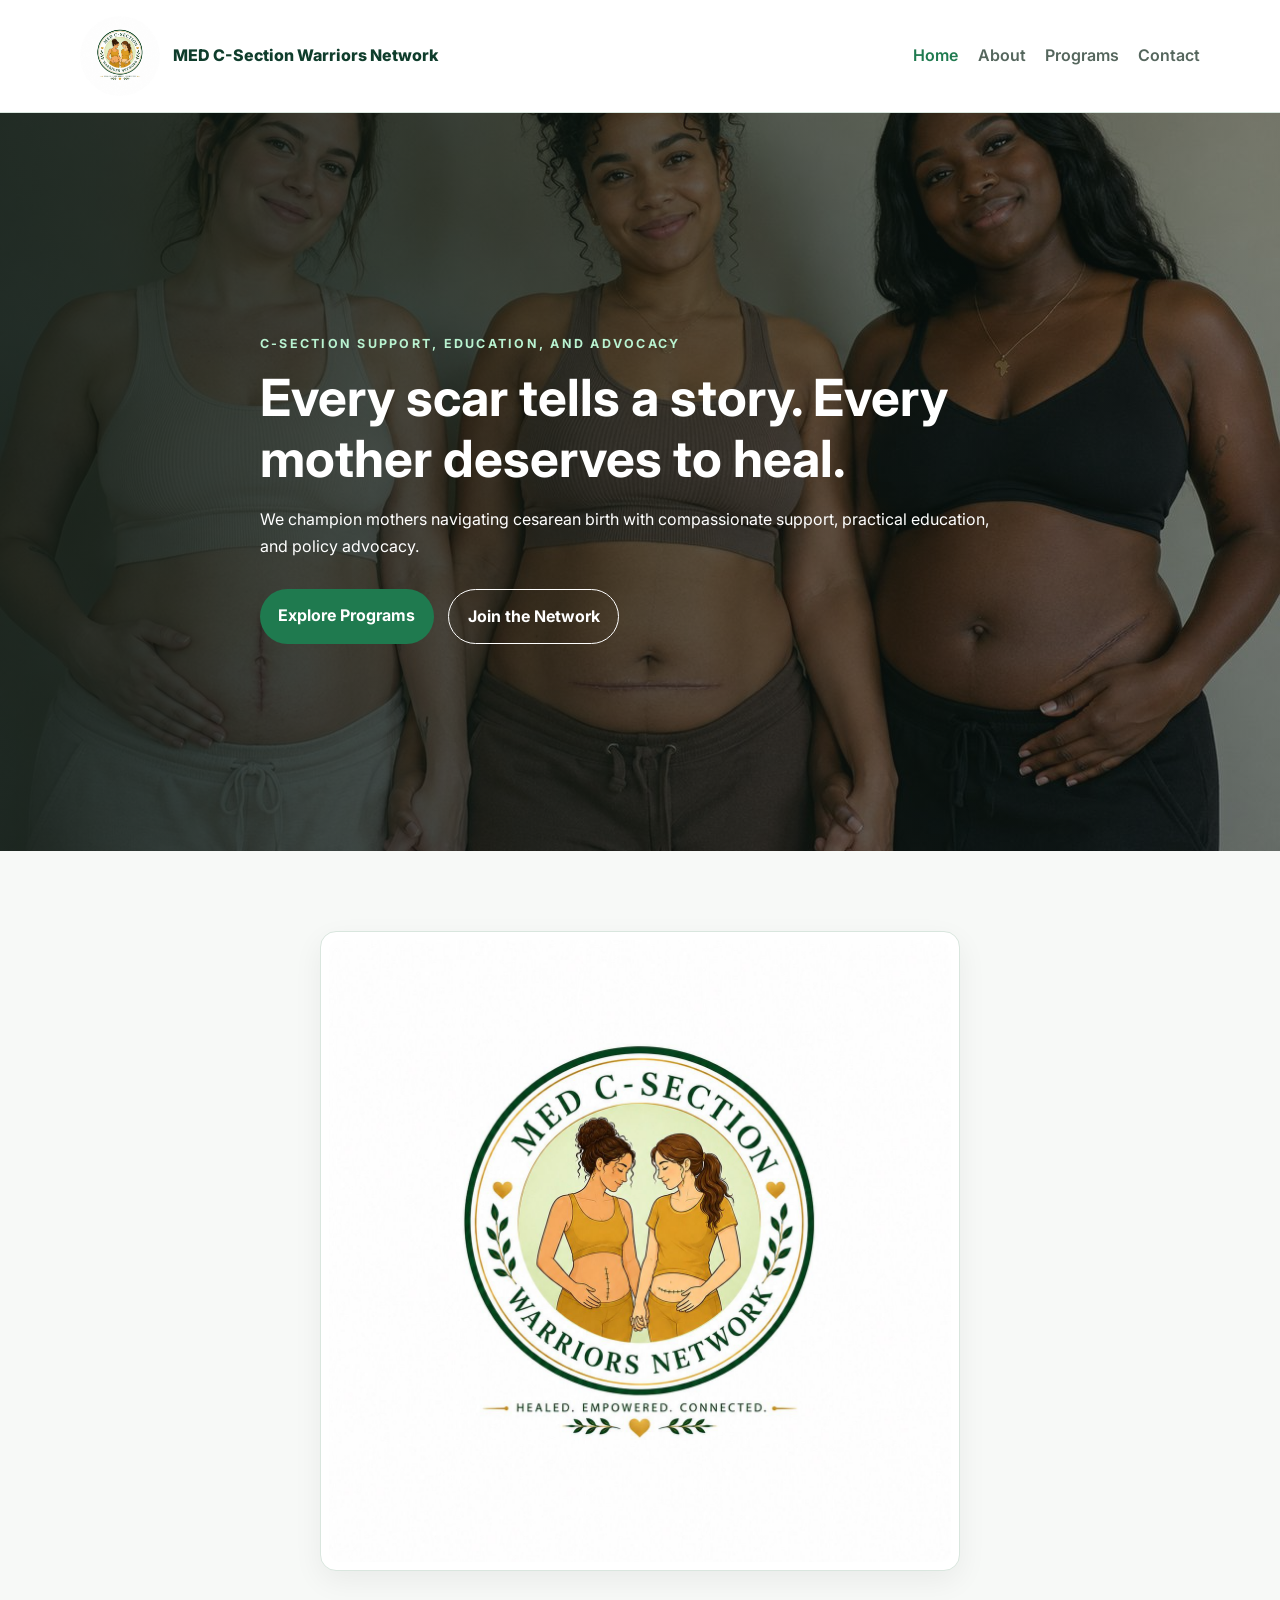
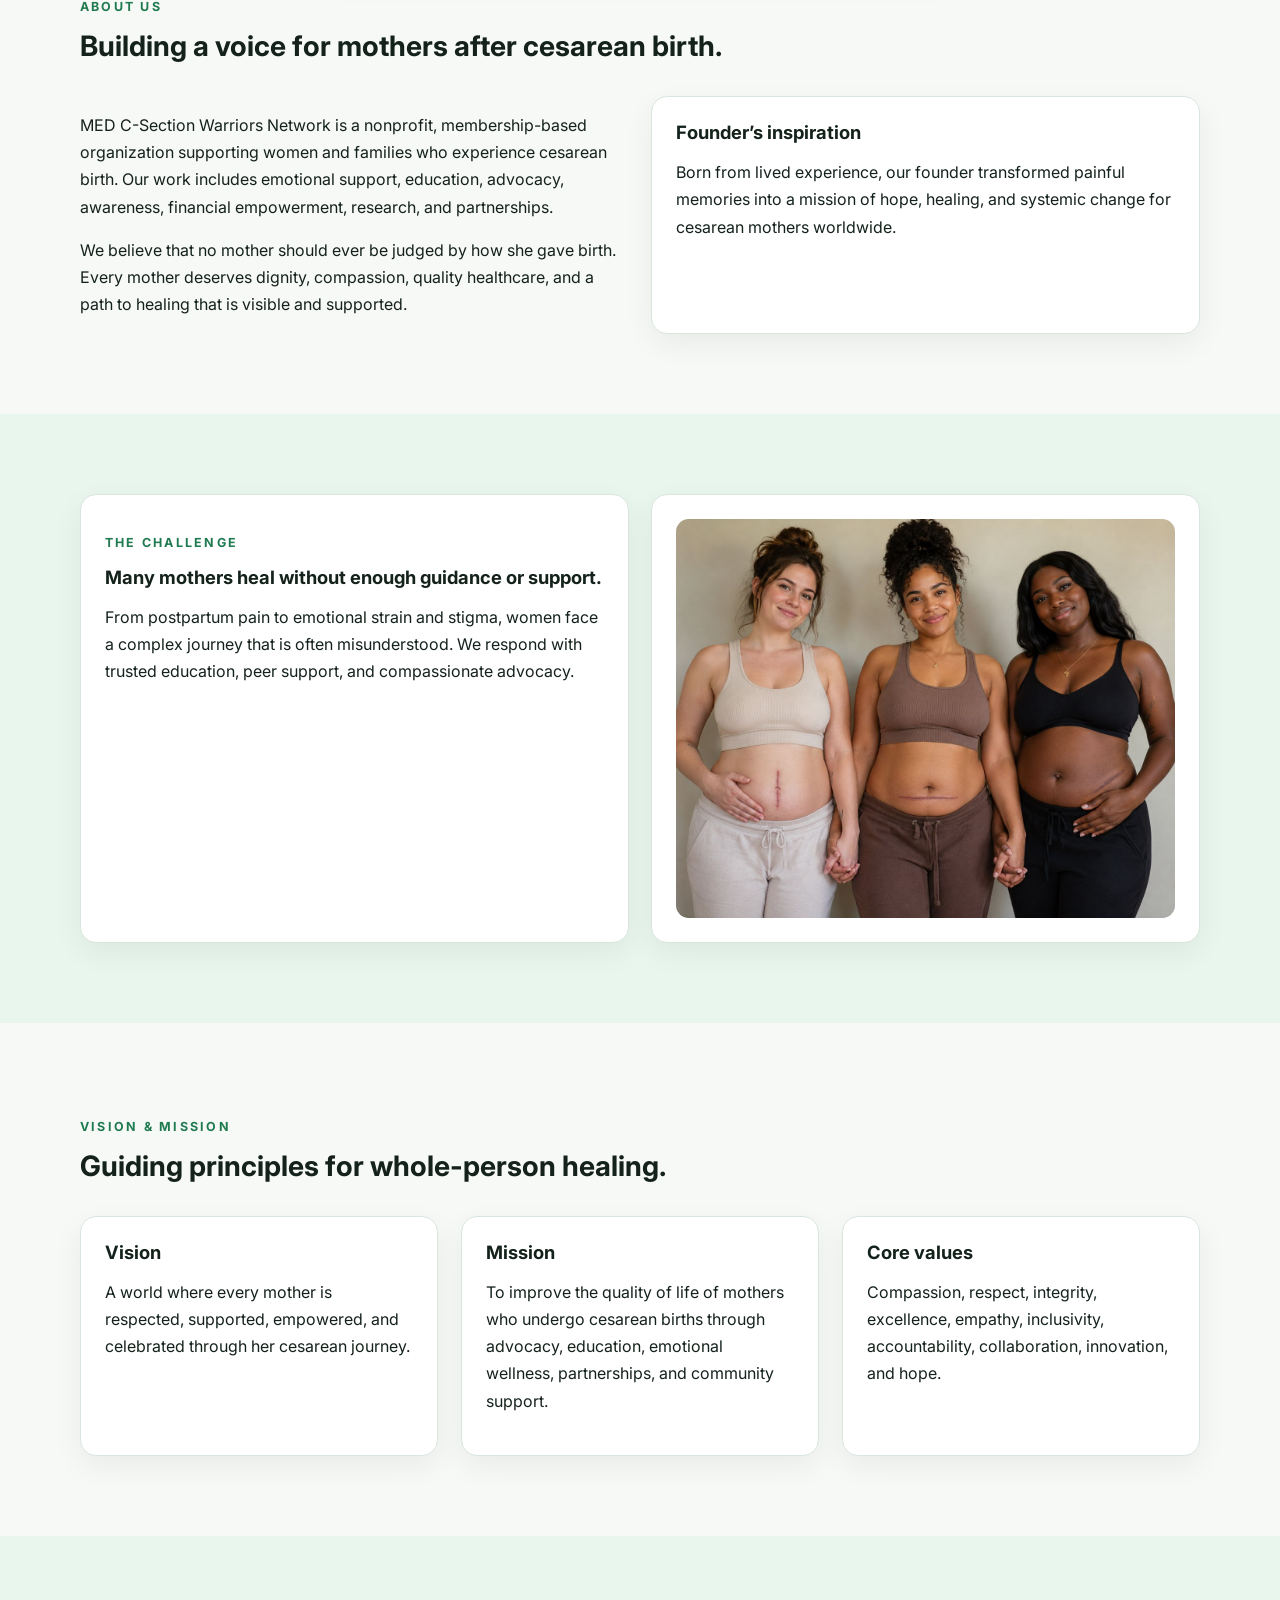
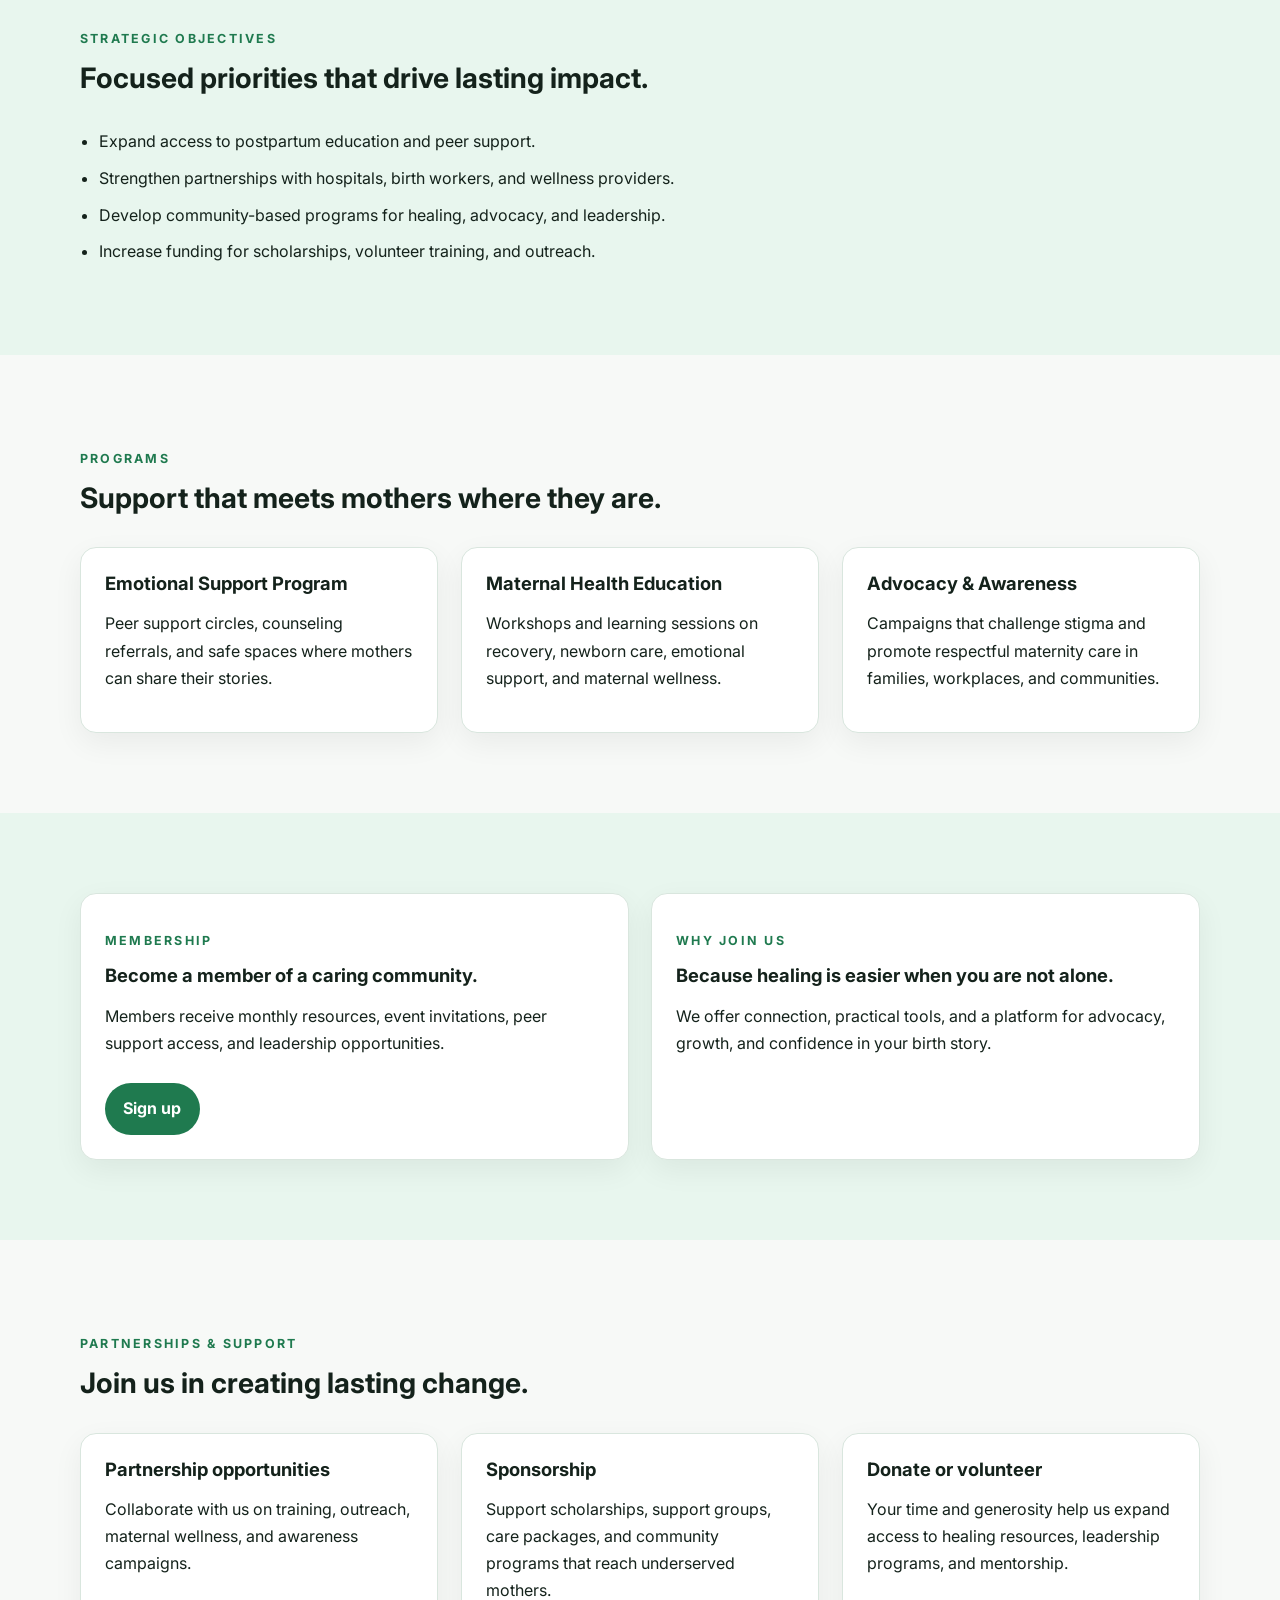
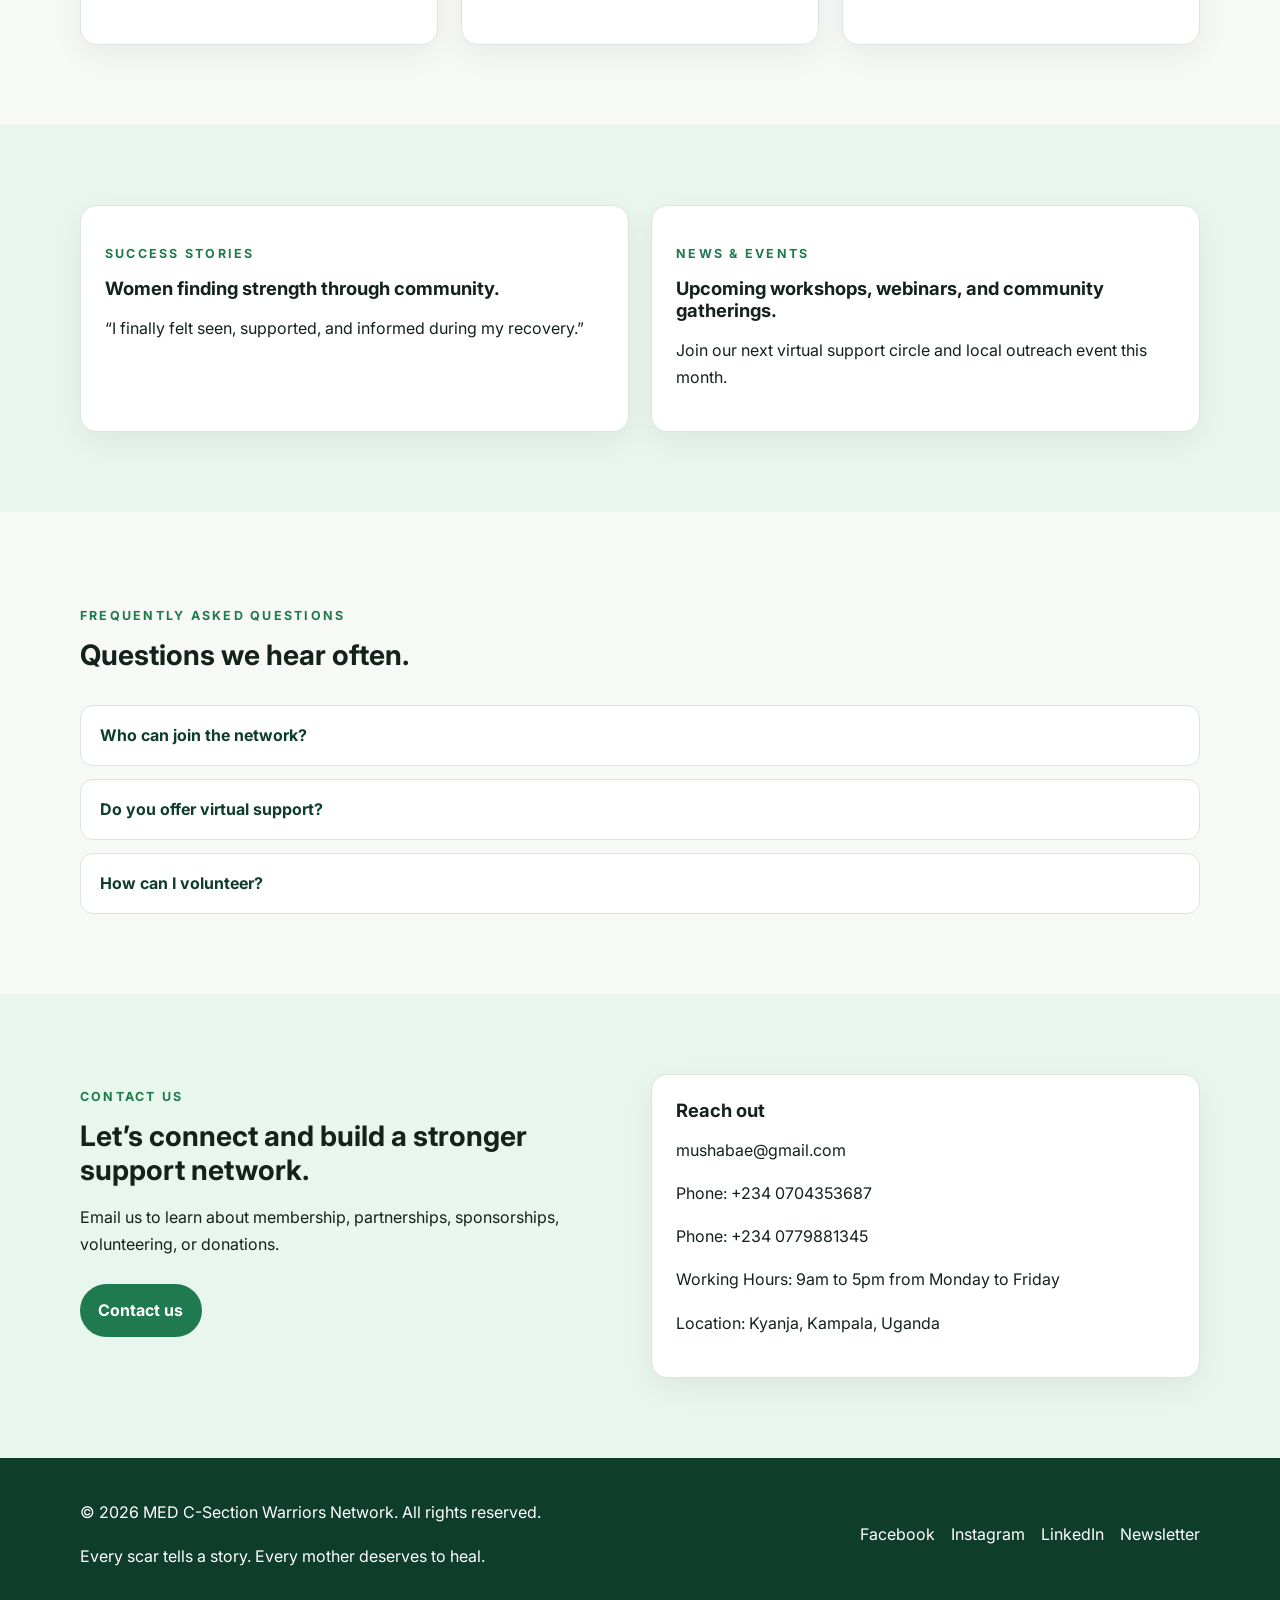
==== index.html @ 487a8700 "changed imageOne.jpeg to imageOne.jpg in the index.html file" ====
<!doctype html>
<html lang="en">
  <head>
    <meta charset="UTF-8" />
    <meta name="viewport" content="width=device-width, initial-scale=1.0" />
    <title>MED C-Section Warriors Network</title>
    <meta
      name="description"
      content="MED C-Section Warriors Network supports mothers through cesarean recovery, advocacy, education, healing, and community."
    />
    <link rel="preconnect" href="https://fonts.googleapis.com" />
    <link rel="preconnect" href="https://fonts.gstatic.com" crossorigin />
    <link
      href="https://fonts.googleapis.com/css2?family=Inter:wght@400;500;600;700;800&display=swap"
      rel="stylesheet"
    />
    <link rel="stylesheet" href="styles.css" />
  </head>
  <body>
    <header class="site-header">
      <div class="container nav-wrap">
        <a class="brand" href="index.html">
          <img src="heroimage.jpeg" alt="MED C-Section Warriors Network logo" />
          <span>MED C-Section Warriors Network</span>
        </a>
        <button
          class="nav-toggle"
          aria-label="Toggle navigation"
          aria-expanded="false"
        >
          <span></span><span></span><span></span>
        </button>
        <nav class="nav-links" aria-label="Primary navigation">
          <a href="index.html" class="active">Home</a>
          <a href="about.html">About</a>
          <a href="programs.html">Programs</a>
          <a href="contact.html">Contact</a>
        </nav>
      </div>
    </header>

    <main>
      <section class="hero-slider" aria-label="Featured messages">
        <article
          class="hero-slide active"
          style="background-image: url(&quot;imageOne.jpeg&quot;)"
        >
          <div class="container hero-content">
            <p class="eyebrow">C-section support, education, and advocacy</p>
            <h1>Every scar tells a story. Every mother deserves to heal.</h1>
            <p>
              We champion mothers navigating cesarean birth with compassionate
              support, practical education, and policy advocacy.
            </p>
            <div class="cta-group">
              <a class="btn btn-primary" href="programs.html"
                >Explore Programs</a
              >
              <a class="btn btn-secondary" href="contact.html"
                >Join the Network</a
              >
            </div>
          </div>
        </article>

        <article
          class="hero-slide"
          style="background-image: url(&quot;imageOne.jpeg&quot;)"
        >
          <div class="container hero-content">
            <p class="eyebrow">Community-led transformation</p>
            <h1>From survival to strength through shared experience.</h1>
            <p>
              We build safe spaces where mothers, families, and healthcare
              partners collaborate for better recovery journeys.
            </p>
            <div class="cta-group">
              <a class="btn btn-primary" href="about.html">Our Story</a>
              <a class="btn btn-secondary" href="contact.html">Volunteer</a>
            </div>
          </div>
        </article>
      </section>

      <section class="section container">
        <div class="card image-card">
          <img src="heroimage.jpeg" alt="" />
        </div>
        <div class="section-heading">
          <p class="eyebrow">About us</p>
          <h2>Building a voice for mothers after cesarean birth.</h2>
        </div>
        <div class="grid two-col">
          <div>
            <p>
              MED C-Section Warriors Network is a nonprofit, membership-based
              organization supporting women and families who experience cesarean
              birth. Our work includes emotional support, education, advocacy,
              awareness, financial empowerment, research, and partnerships.
            </p>
            <p>
              We believe that no mother should ever be judged by how she gave
              birth. Every mother deserves dignity, compassion, quality
              healthcare, and a path to healing that is visible and supported.
            </p>
          </div>
          <div class="card">
            <h3>Founder’s inspiration</h3>
            <p>
              Born from lived experience, our founder transformed painful
              memories into a mission of hope, healing, and systemic change for
              cesarean mothers worldwide.
            </p>
          </div>
        </div>
      </section>

      <section class="section alt-bg">
        <div class="container grid two-col">
          <div class="card">
            <p class="eyebrow">The challenge</p>
            <h3>Many mothers heal without enough guidance or support.</h3>
            <p>
              From postpartum pain to emotional strain and stigma, women face a
              complex journey that is often misunderstood. We respond with
              trusted education, peer support, and compassionate advocacy.
            </p>
          </div>
          <div class="card image-card">
            <img src="imageOne.jpeg" alt="A mother smiling with her family" />
          </div>
        </div>
      </section>

      <section class="section container">
        <div class="section-heading">
          <p class="eyebrow">Vision & mission</p>
          <h2>Guiding principles for whole-person healing.</h2>
        </div>
        <div class="grid three-col">
          <article class="card">
            <h3>Vision</h3>
            <p>
              A world where every mother is respected, supported, empowered, and
              celebrated through her cesarean journey.
            </p>
          </article>
          <article class="card">
            <h3>Mission</h3>
            <p>
              To improve the quality of life of mothers who undergo cesarean
              births through advocacy, education, emotional wellness,
              partnerships, and community support.
            </p>
          </article>
          <article class="card">
            <h3>Core values</h3>
            <p>
              Compassion, respect, integrity, excellence, empathy, inclusivity,
              accountability, collaboration, innovation, and hope.
            </p>
          </article>
        </div>
      </section>

      <section class="section alt-bg">
        <div class="container">
          <div class="section-heading">
            <p class="eyebrow">Strategic objectives</p>
            <h2>Focused priorities that drive lasting impact.</h2>
          </div>
          <ul class="check-list">
            <li>Expand access to postpartum education and peer support.</li>
            <li>
              Strengthen partnerships with hospitals, birth workers, and
              wellness providers.
            </li>
            <li>
              Develop community-based programs for healing, advocacy, and
              leadership.
            </li>
            <li>
              Increase funding for scholarships, volunteer training, and
              outreach.
            </li>
          </ul>
        </div>
      </section>

      <section class="section container">
        <div class="section-heading">
          <p class="eyebrow">Programs</p>
          <h2>Support that meets mothers where they are.</h2>
        </div>
        <div class="grid three-col">
          <article class="card">
            <h3>Emotional Support Program</h3>
            <p>
              Peer support circles, counseling referrals, and safe spaces where
              mothers can share their stories.
            </p>
          </article>
          <article class="card">
            <h3>Maternal Health Education</h3>
            <p>
              Workshops and learning sessions on recovery, newborn care,
              emotional support, and maternal wellness.
            </p>
          </article>
          <article class="card">
            <h3>Advocacy & Awareness</h3>
            <p>
              Campaigns that challenge stigma and promote respectful maternity
              care in families, workplaces, and communities.
            </p>
          </article>
        </div>
      </section>

      <section class="section alt-bg">
        <div class="container grid two-col">
          <div class="card">
            <p class="eyebrow">Membership</p>
            <h3>Become a member of a caring community.</h3>
            <p>
              Members receive monthly resources, event invitations, peer support
              access, and leadership opportunities.
            </p>
            <a class="btn btn-primary" href="contact.html">Sign up</a>
          </div>
          <div class="card">
            <p class="eyebrow">Why join us</p>
            <h3>Because healing is easier when you are not alone.</h3>
            <p>
              We offer connection, practical tools, and a platform for advocacy,
              growth, and confidence in your birth story.
            </p>
          </div>
        </div>
      </section>

      <section class="section container">
        <div class="section-heading">
          <p class="eyebrow">Partnerships & support</p>
          <h2>Join us in creating lasting change.</h2>
        </div>
        <div class="grid three-col">
          <article class="card">
            <h3>Partnership opportunities</h3>
            <p>
              Collaborate with us on training, outreach, maternal wellness, and
              awareness campaigns.
            </p>
          </article>
          <article class="card">
            <h3>Sponsorship</h3>
            <p>
              Support scholarships, support groups, care packages, and community
              programs that reach underserved mothers.
            </p>
          </article>
          <article class="card">
            <h3>Donate or volunteer</h3>
            <p>
              Your time and generosity help us expand access to healing
              resources, leadership programs, and mentorship.
            </p>
          </article>
        </div>
      </section>

      <section class="section alt-bg">
        <div class="container grid two-col">
          <div class="card">
            <p class="eyebrow">Success stories</p>
            <h3>Women finding strength through community.</h3>
            <p>
              “I finally felt seen, supported, and informed during my recovery.”
            </p>
          </div>
          <div class="card">
            <p class="eyebrow">News & events</p>
            <h3>Upcoming workshops, webinars, and community gatherings.</h3>
            <p>
              Join our next virtual support circle and local outreach event this
              month.
            </p>
          </div>
        </div>
      </section>

      <section class="section container">
        <div class="section-heading">
          <p class="eyebrow">Frequently asked questions</p>
          <h2>Questions we hear often.</h2>
        </div>
        <div class="faq-list">
          <article class="faq-item">
            <button class="faq-question" aria-expanded="false">
              Who can join the network?
            </button>
            <div class="faq-answer">
              <p>
                Any woman, family member, healthcare partner, or advocate
                interested in cesarean recovery support can join.
              </p>
            </div>
          </article>
          <article class="faq-item">
            <button class="faq-question" aria-expanded="false">
              Do you offer virtual support?
            </button>
            <div class="faq-answer">
              <p>
                Yes. We host virtual circles, educational sessions, and digital
                newsletters.
              </p>
            </div>
          </article>
          <article class="faq-item">
            <button class="faq-question" aria-expanded="false">
              How can I volunteer?
            </button>
            <div class="faq-answer">
              <p>
                Reach out through our contact page and we will share the best
                opportunities for your skills.
              </p>
            </div>
          </article>
        </div>
      </section>

      <section class="section alt-bg">
        <div class="container grid two-col">
          <div>
            <p class="eyebrow">Contact us</p>
            <h2>Let’s connect and build a stronger support network.</h2>
            <p>
              Email us to learn about membership, partnerships, sponsorships,
              volunteering, or donations.
            </p>
            <a class="btn btn-primary" href="contact.html">Contact us</a>
          </div>
          <div class="card">
            <h3>Reach out</h3>
            <p><a href="mailto:mushabae@gmail.com">mushabae@gmail.com</a></p>
            <p>Phone: +234 0704353687</p>
            <p>Phone: +234 0779881345</p>
            <p>Working Hours: 9am to 5pm from Monday to Friday</p>
            <p>Location: Kyanja, Kampala, Uganda</p>
          </div>
        </div>
      </section>
    </main>

    <footer class="site-footer">
      <div class="container footer-wrap">
        <div>
          <p>
            © <span id="year"></span> MED C-Section Warriors Network. All rights
            reserved.
          </p>
          <p>Every scar tells a story. Every mother deserves to heal.</p>
        </div>
        <div class="footer-links">
          <a href="https://www.facebook.com/" target="_blank" rel="noreferrer"
            >Facebook</a
          >
          <a href="https://www.instagram.com/" target="_blank" rel="noreferrer"
            >Instagram</a
          >
          <a href="https://www.linkedin.com/" target="_blank" rel="noreferrer"
            >LinkedIn</a
          >
          <a href="contact.html">Newsletter</a>
        </div>
      </div>
    </footer>

    <script src="script.js"></script>
  </body>
</html>
---- styles.css ----
:root {
  --bg: #f7f9f7;
  --surface: #ffffff;
  --text: #14221b;
  --muted: #55665d;
  --primary: #0f3d2c;
  --accent: #1f7a4f;
  --accent-soft: #e8f6ee;
  --border: #d9e6de;
}

* {
  box-sizing: border-box;
}

body {
  margin: 0;
  font-family: "Inter", sans-serif;
  color: var(--text);
  background: var(--bg);
  line-height: 1.7;
}

img {
  max-width: 100%;
  height: auto;
  display: block;
}
a {
  color: inherit;
  text-decoration: none;
}

.brand,
.nav-links a,
.footer-links a,
.faq-question,
.btn,
.card,
.card h3,
.card p,
.card img {
  transition:
    color 0.25s ease,
    transform 0.25s ease,
    box-shadow 0.25s ease,
    border-color 0.25s ease,
    background-color 0.25s ease,
    opacity 0.25s ease,
    float 0.25s ease;
}

.brand:hover,
.nav-links a:hover,
.footer-links a:hover,
.faq-question:hover {
  color: var(--accent);
  transform: translateY(-1px);
  float: none;
}

.container {
  width: min(1120px, calc(100% - 2rem));
  margin: 0 auto;
}

.site-header {
  position: sticky;
  top: 0;
  z-index: 10;
  background: rgba(255, 255, 255, 0.95);
  backdrop-filter: blur(10px);
  border-bottom: 1px solid var(--border);
}

.nav-wrap {
  display: flex;
  align-items: center;
  justify-content: space-between;
  padding: 1rem 0;
}

.brand {
  display: flex;
  align-items: center;
  gap: 0.8rem;
  font-weight: 800;
  color: var(--primary);
}

.brand img {
  width: 80px;
  height: 80px;
  border-radius: 50%;
  object-fit: cover;
}

.nav-links {
  display: flex;
  gap: 1.2rem;
  align-items: center;
}

.nav-links a {
  color: var(--muted);
  font-weight: 600;
}

.nav-links a.active,
.nav-links a:hover {
  color: var(--accent);
}

.nav-toggle {
  display: none;
  background: none;
  border: 0;
  cursor: pointer;
  padding: 0.3rem;
}

.nav-toggle span {
  display: block;
  width: 24px;
  height: 2px;
  background: var(--primary);
  margin: 4px 0;
}

.hero-slider {
  position: relative;
  min-height: 82vh;
  overflow: hidden;
  background: var(--primary);
}

.hero-slide {
  position: absolute;
  inset: 0;
  opacity: 0;
  transition: opacity 0.6s ease;
  background-size: cover;
  background-position: center;
  display: flex;
  align-items: center;
}

.hero-slide.active {
  opacity: 1;
}

.hero-slide::before {
  content: "";
  position: absolute;
  inset: 0;
  background: linear-gradient(
    90deg,
    rgba(11, 24, 19, 0.86),
    rgba(11, 24, 19, 0.45)
  );
}

.hero-content {
  position: relative;
  z-index: 1;
  color: white;
  max-width: 760px;
  padding: 4rem 0;
}

.eyebrow {
  display: inline-block;
  letter-spacing: 0.18em;
  text-transform: uppercase;
  font-size: 0.78rem;
  font-weight: 700;
  color: var(--accent);
  margin-bottom: 0.8rem;
}

.hero-content .eyebrow {
  color: #b9f2d0;
}

h1,
h2,
h3 {
  line-height: 1.2;
  margin-top: 0;
}

h1 {
  font-size: clamp(2rem, 4vw, 3.2rem);
  margin-bottom: 1rem;
}
h2 {
  font-size: clamp(1.6rem, 2.2vw, 2.1rem);
  margin-bottom: 0.7rem;
}
h3 {
  font-size: 1.15rem;
  margin-bottom: 0.6rem;
}

.section {
  padding: 5rem 0;
}
.alt-bg {
  background: var(--accent-soft);
}

.section-heading {
  margin-bottom: 2rem;
  max-width: 760px;
}

.grid {
  display: grid;
  gap: 1.4rem;
}
.two-col {
  grid-template-columns: repeat(2, 1fr);
}
.three-col {
  grid-template-columns: repeat(3, 1fr);
}

.card {
  background: var(--surface);
  padding: 1.5rem;
  border-radius: 1rem;
  box-shadow: 0 10px 30px rgba(0, 0, 0, 0.06);
  border: 1px solid var(--border);
}

.card:hover {
  transform: translateY(-4px);
  box-shadow: 0 16px 36px rgba(15, 61, 44, 0.12);
  border-color: var(--accent);
}

.card img {
  border-radius: 0.8rem;
  max-width: 100%;
  height: auto;
  display: block;
  object-fit: cover;
}

/* Fix for small logo images inside cards (e.g., the one in the About section). */
.image-card img {
  max-width: 100%;
  height: auto;
  width: 100%;
  object-fit: cover;
  border-radius: 0.8rem;
  display: block;
}

/* Limit logo size for the small image card used in the About section on index page */
.section.container > .card.image-card {
  max-width: 480px; /* larger when used as hero */
  width: 100%;
  margin: 0 auto 0.8rem; /* center horizontally */
  padding: 0.5rem;
  display: block;
}

/* Ensure the image inside the hero logo card scales and is centered */
.section.container > .card.image-card img {
  display: block;
  width: 100%;
  height: auto;
  object-fit: contain;
}

@media (min-width: 900px) {
  .section.container > .card.image-card {
    max-width: 640px; /* larger on wide screens */
  }
}

.card:hover img {
  transform: scale(1.02);
}

.btn {
  display: inline-block;
  padding: 0.8rem 1.15rem;
  border-radius: 999px;
  font-weight: 700;
  margin-top: 0.6rem;
  transition:
    transform 0.2s ease,
    background 0.2s ease,
    box-shadow 0.2s ease;
}

.btn:hover {
  box-shadow: 0 10px 20px rgba(31, 122, 79, 0.18);
}

.btn:hover {
  transform: translateY(-2px);
}
.btn-primary {
  background: var(--accent);
  color: white;
}
.btn-secondary {
  background: transparent;
  color: white;
  border: 1px solid white;
}

.cta-group {
  display: flex;
  gap: 0.9rem;
  flex-wrap: wrap;
  margin-top: 1.2rem;
}

.check-list {
  margin: 0;
  padding-left: 1.2rem;
}

.check-list li {
  margin-bottom: 0.6rem;
}

.faq-list {
  display: grid;
  gap: 0.8rem;
}
.faq-item {
  background: var(--surface);
  border: 1px solid var(--border);
  border-radius: 0.8rem;
  overflow: hidden;
}

.faq-question {
  width: 100%;
  text-align: left;
  background: none;
  border: 0;
  padding: 1rem 1.2rem;
  font: inherit;
  font-weight: 700;
  cursor: pointer;
  color: var(--primary);
}

.faq-answer {
  display: none;
  padding: 0 1.2rem 1rem;
  color: var(--muted);
}

.faq-item.active .faq-answer {
  display: block;
}

.page-hero {
  padding: 4.5rem 0 2rem;
  background: linear-gradient(135deg, var(--primary), var(--accent));
  color: white;
}

.page-hero h1 {
  max-width: 760px;
}

.site-footer {
  background: var(--primary);
  color: white;
  padding: 1.6rem 0;
}

.footer-wrap {
  display: flex;
  justify-content: space-between;
  gap: 1rem;
  flex-wrap: wrap;
  align-items: center;
}

.footer-links {
  display: flex;
  gap: 1rem;
  flex-wrap: wrap;
}

.contact-form,
.subscribe-form {
  display: grid;
  gap: 0.75rem;
}
.contact-form input,
.contact-form textarea,
.subscribe-form input {
  width: 100%;
  padding: 0.8rem 0.9rem;
  border: 1px solid var(--border);
  border-radius: 0.7rem;
  font: inherit;
}

.form-note {
  color: var(--muted);
  font-size: 0.95rem;
  margin-top: 0.4rem;
}

@media (max-width: 860px) {
  .two-col,
  .three-col {
    grid-template-columns: 1fr;
  }
}

@media (max-width: 700px) {
  .nav-toggle {
    display: block;
  }
  .nav-links {
    display: none;
    flex-direction: column;
    position: absolute;
    top: 70px;
    right: 1rem;
    background: white;
    padding: 1rem;
    border-radius: 0.8rem;
    border: 1px solid var(--border);
    box-shadow: 0 8px 20px rgba(0, 0, 0, 0.08);
  }

  .nav-links.open {
    display: flex;
  }
  .hero-slider {
    min-height: 72vh;
  }
  .section {
    padding: 3.5rem 0;
  }
}
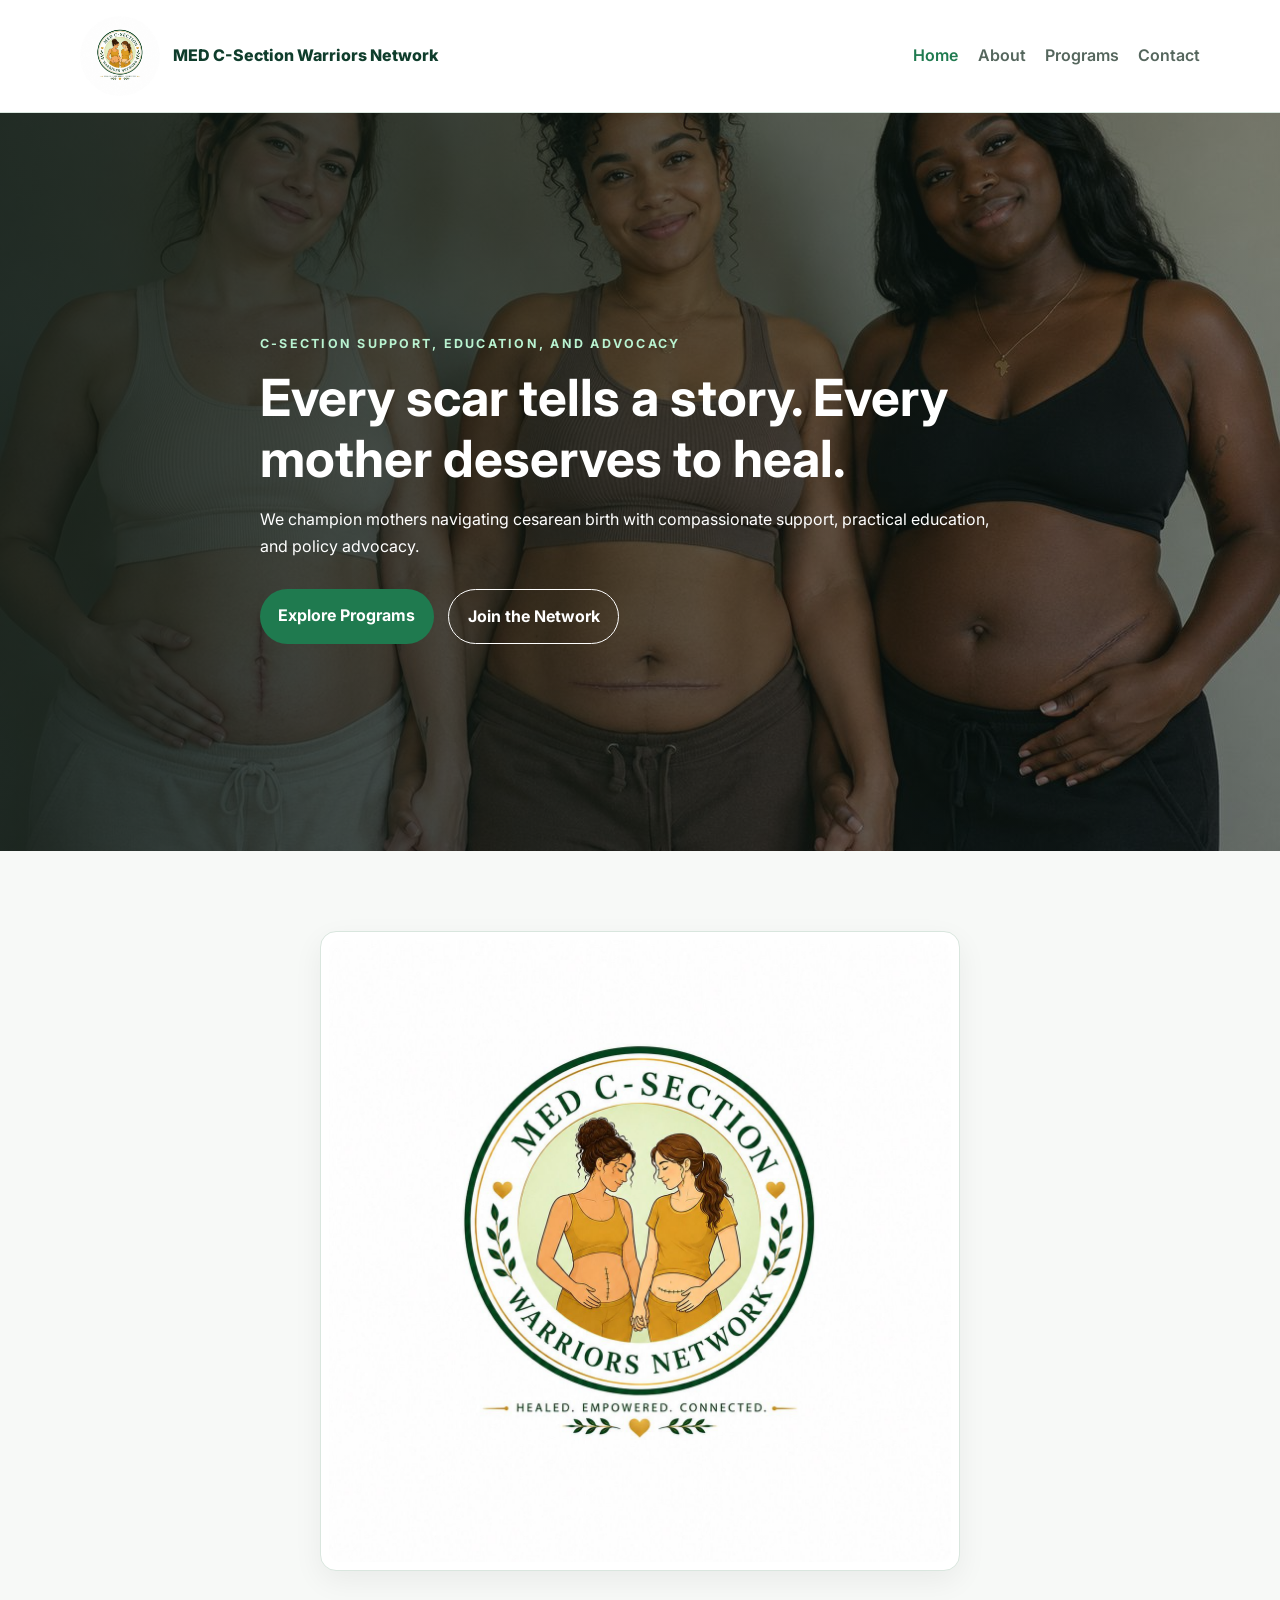
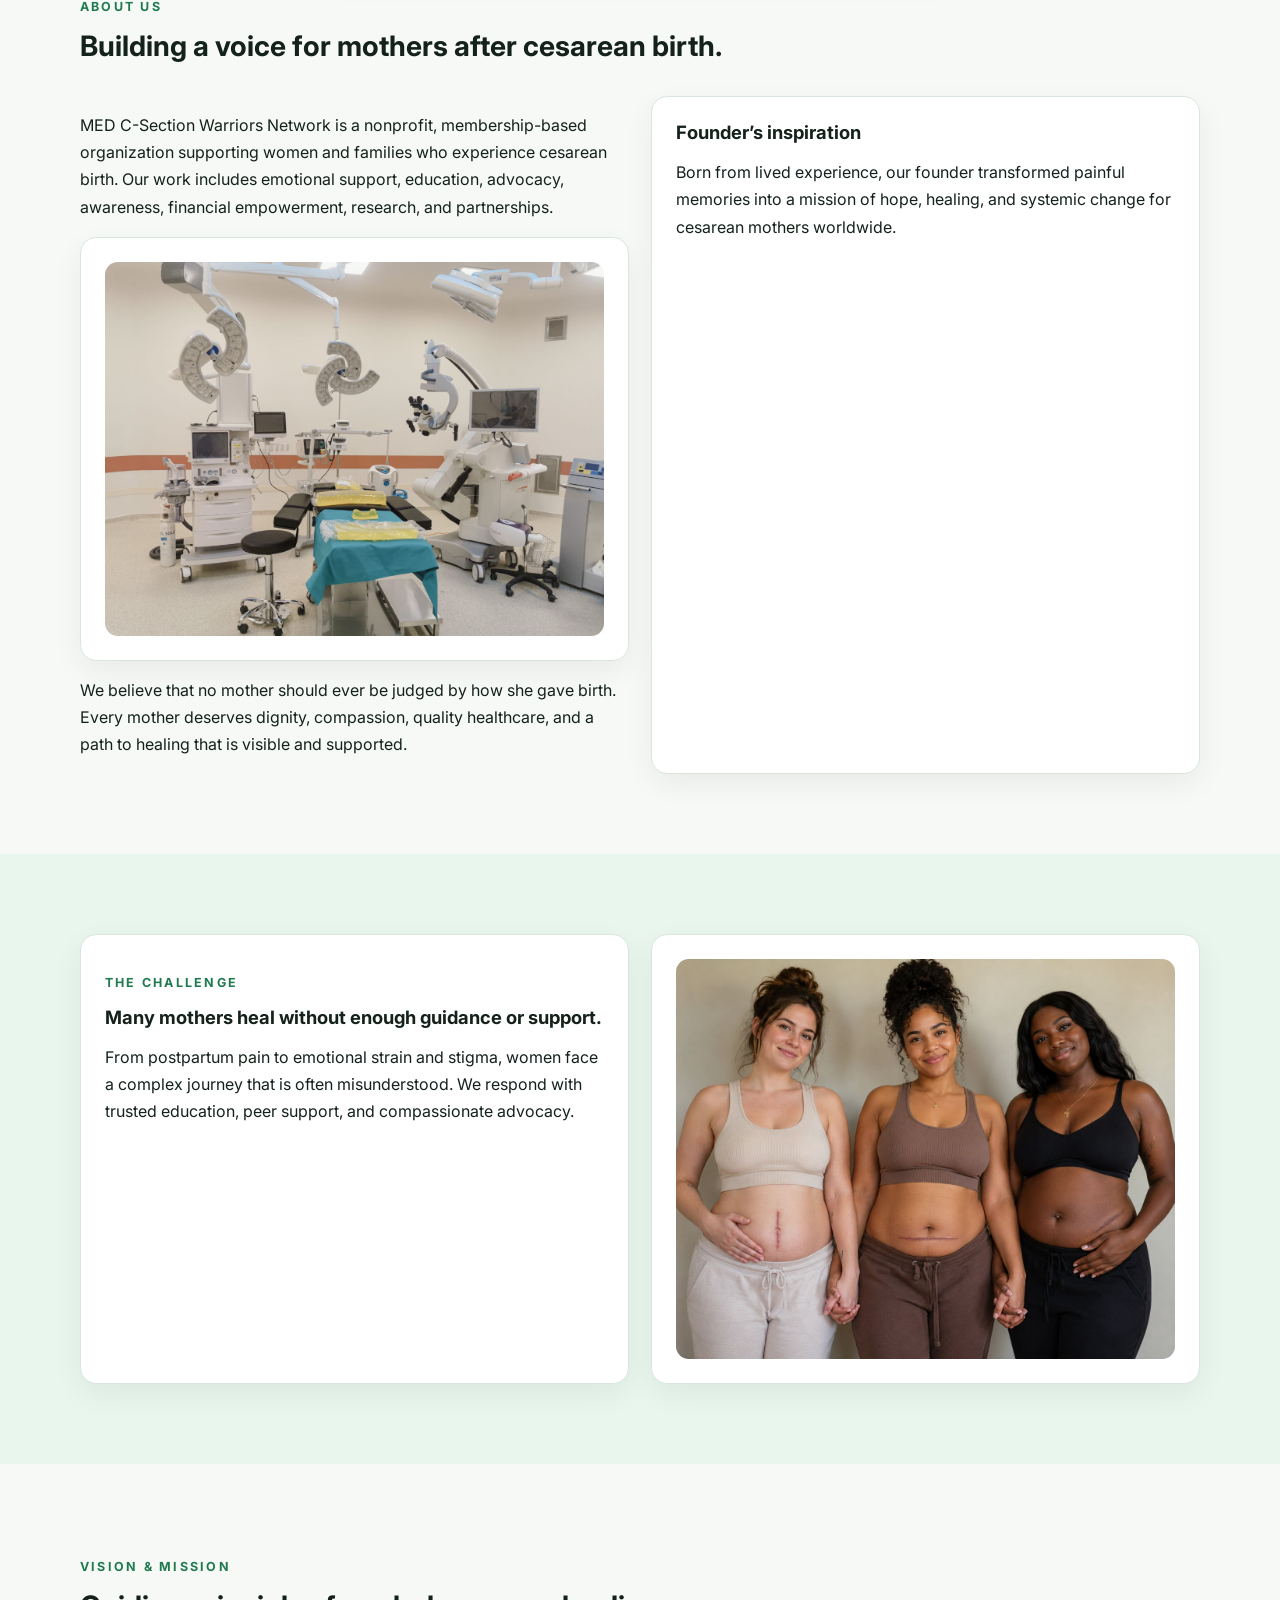
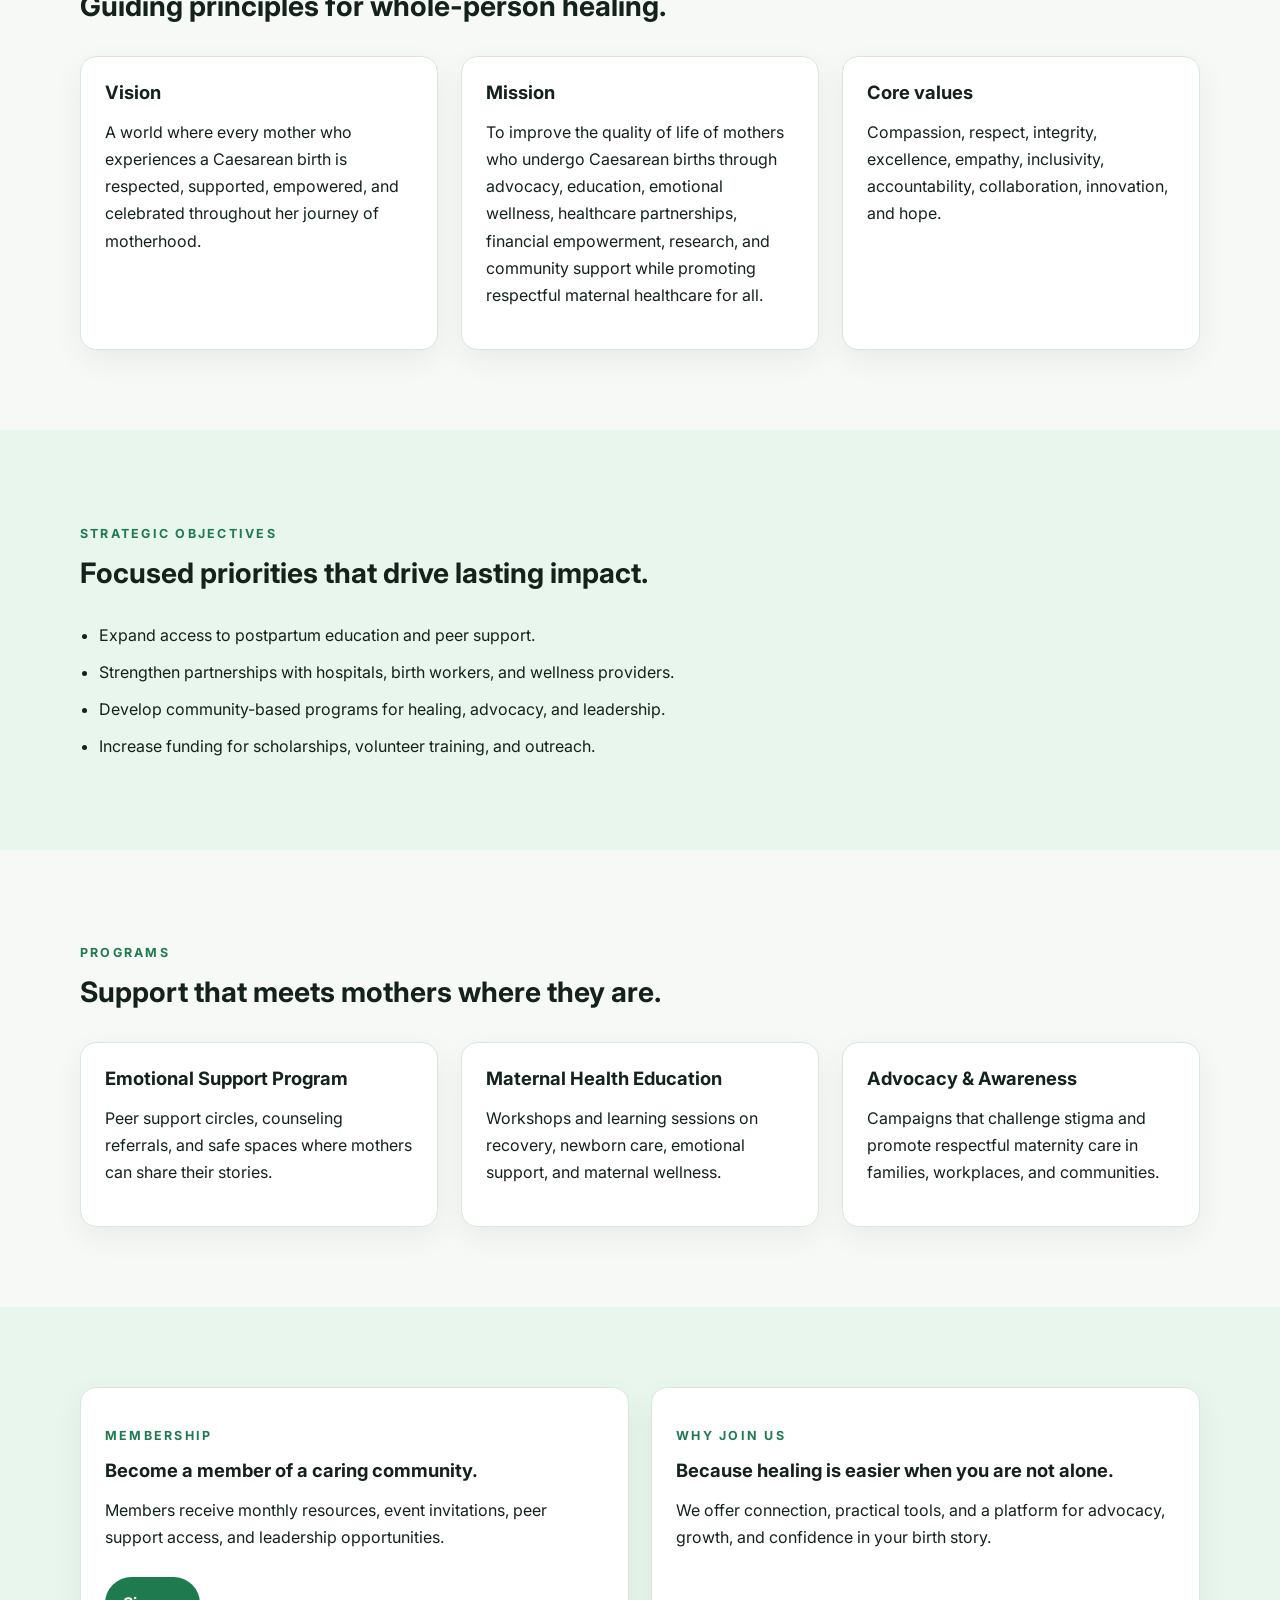
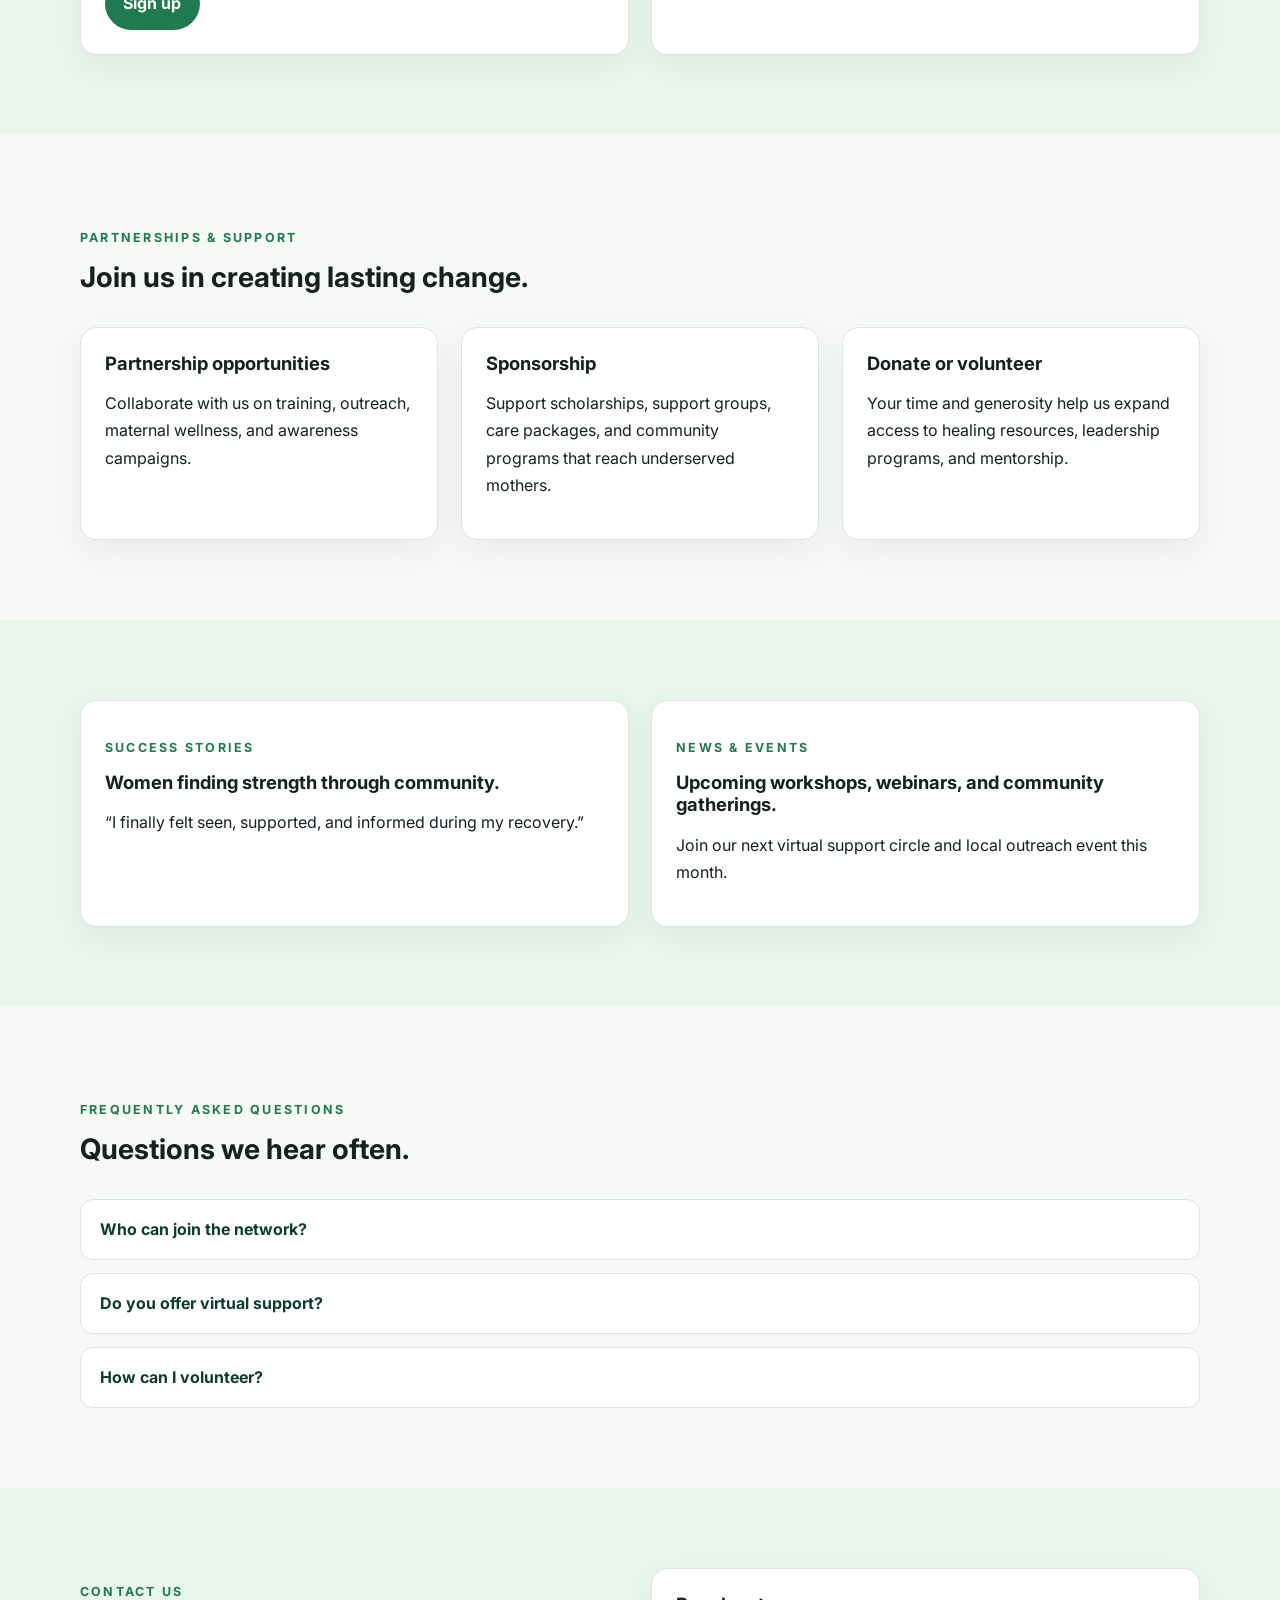
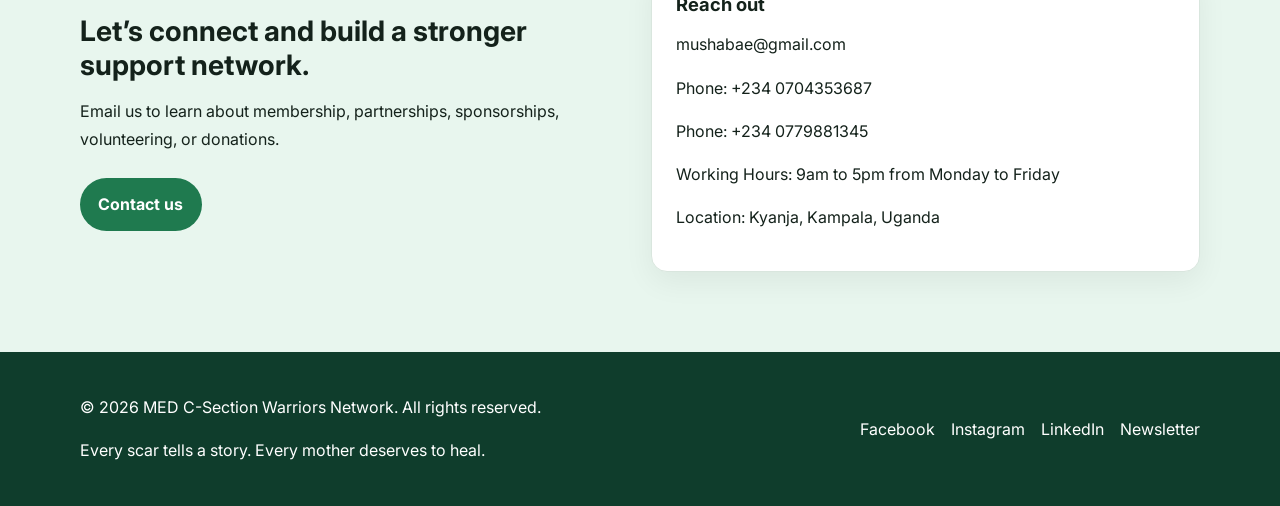
==== commit adbdfe28: "added an image and changed mission and mission in index.html and aboutus.html" ====
--- a/index.html
+++ b/index.html
@@ -98,6 +98,9 @@
               birth. Our work includes emotional support, education, advocacy,
               awareness, financial empowerment, research, and partnerships.
             </p>
+            <div class="card image-card">
+              <img src="theater.jpeg" alt="" />
+            </div>
             <p>
               We believe that no mother should ever be judged by how she gave
               birth. Every mother deserves dignity, compassion, quality
@@ -141,16 +144,18 @@
           <article class="card">
             <h3>Vision</h3>
             <p>
-              A world where every mother is respected, supported, empowered, and
-              celebrated through her cesarean journey.
+              A world where every mother who experiences a Caesarean birth is
+              respected, supported, empowered, and celebrated throughout her
+              journey of motherhood.
             </p>
           </article>
           <article class="card">
             <h3>Mission</h3>
             <p>
-              To improve the quality of life of mothers who undergo cesarean
-              births through advocacy, education, emotional wellness,
-              partnerships, and community support.
+              To improve the quality of life of mothers who undergo Caesarean
+              births through advocacy, education, emotional wellness, healthcare
+              partnerships, financial empowerment, research, and community
+              support while promoting respectful maternal healthcare for all.
             </p>
           </article>
           <article class="card">
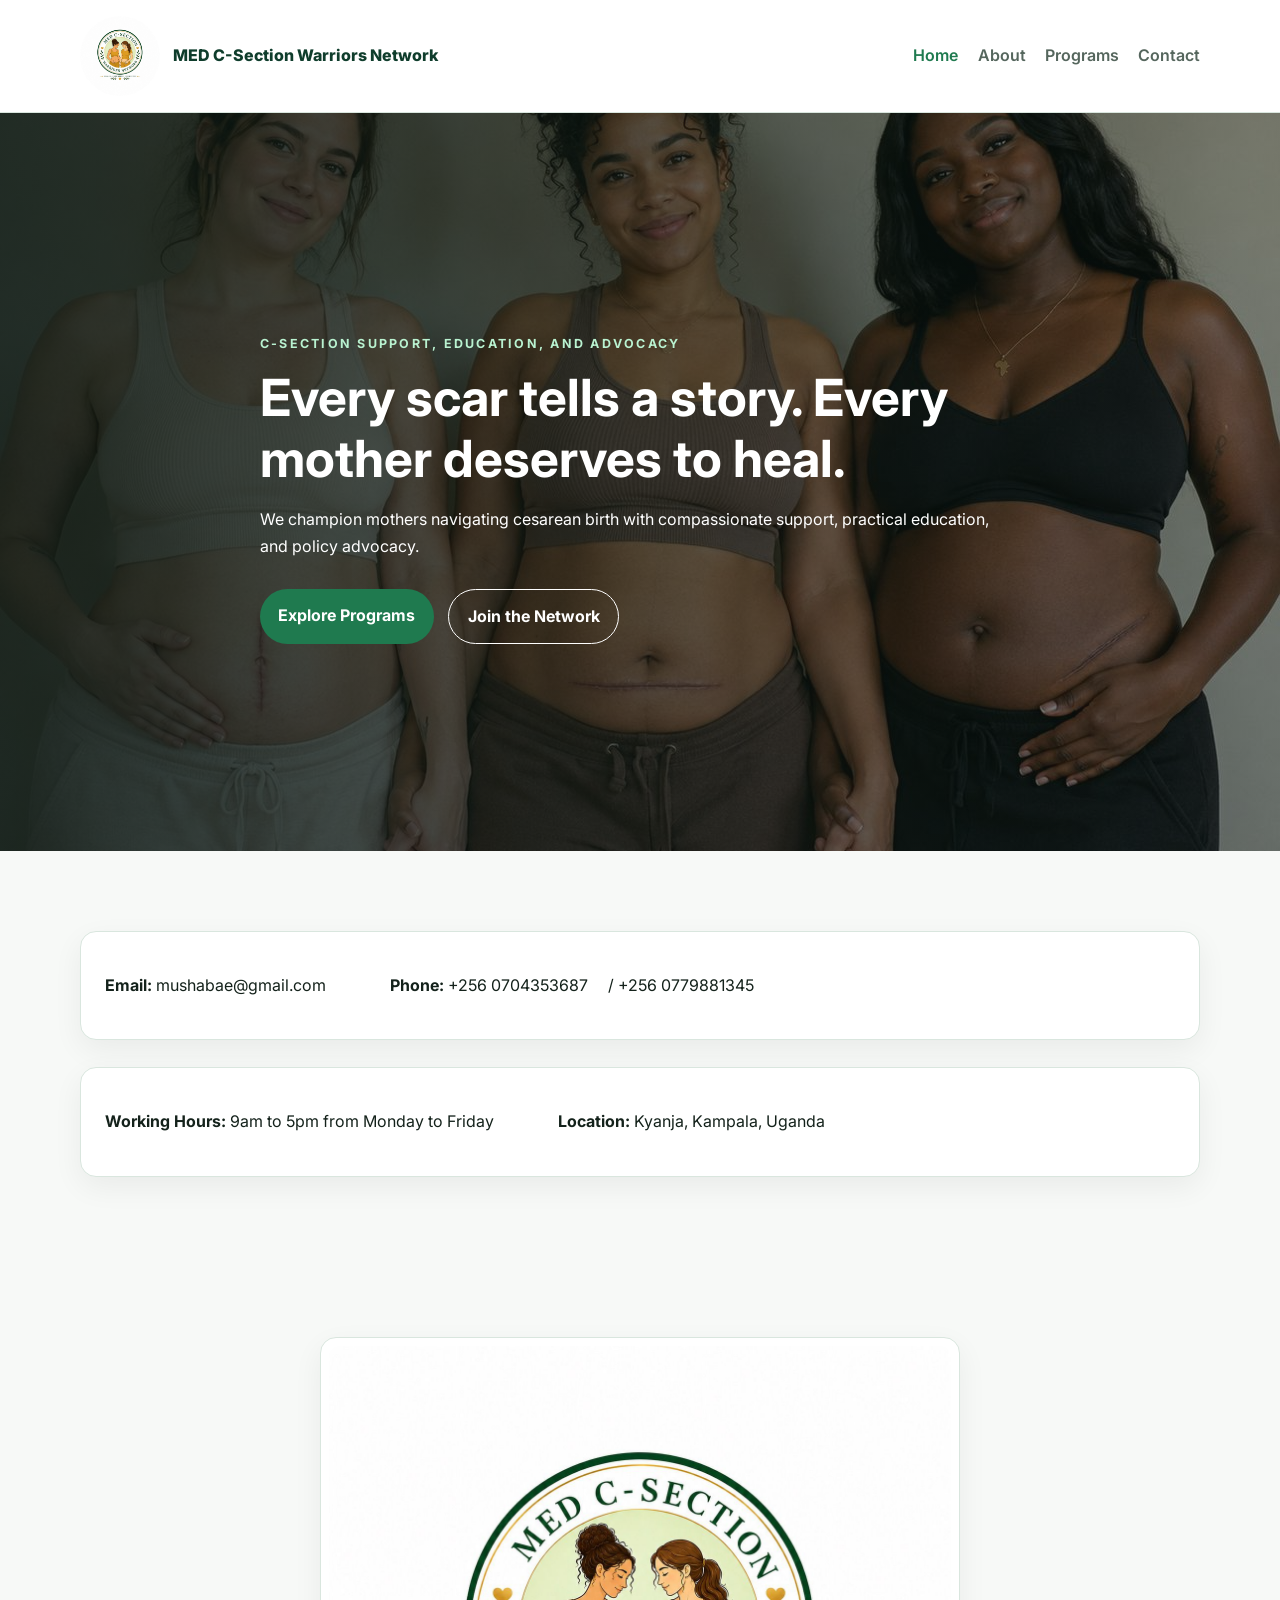
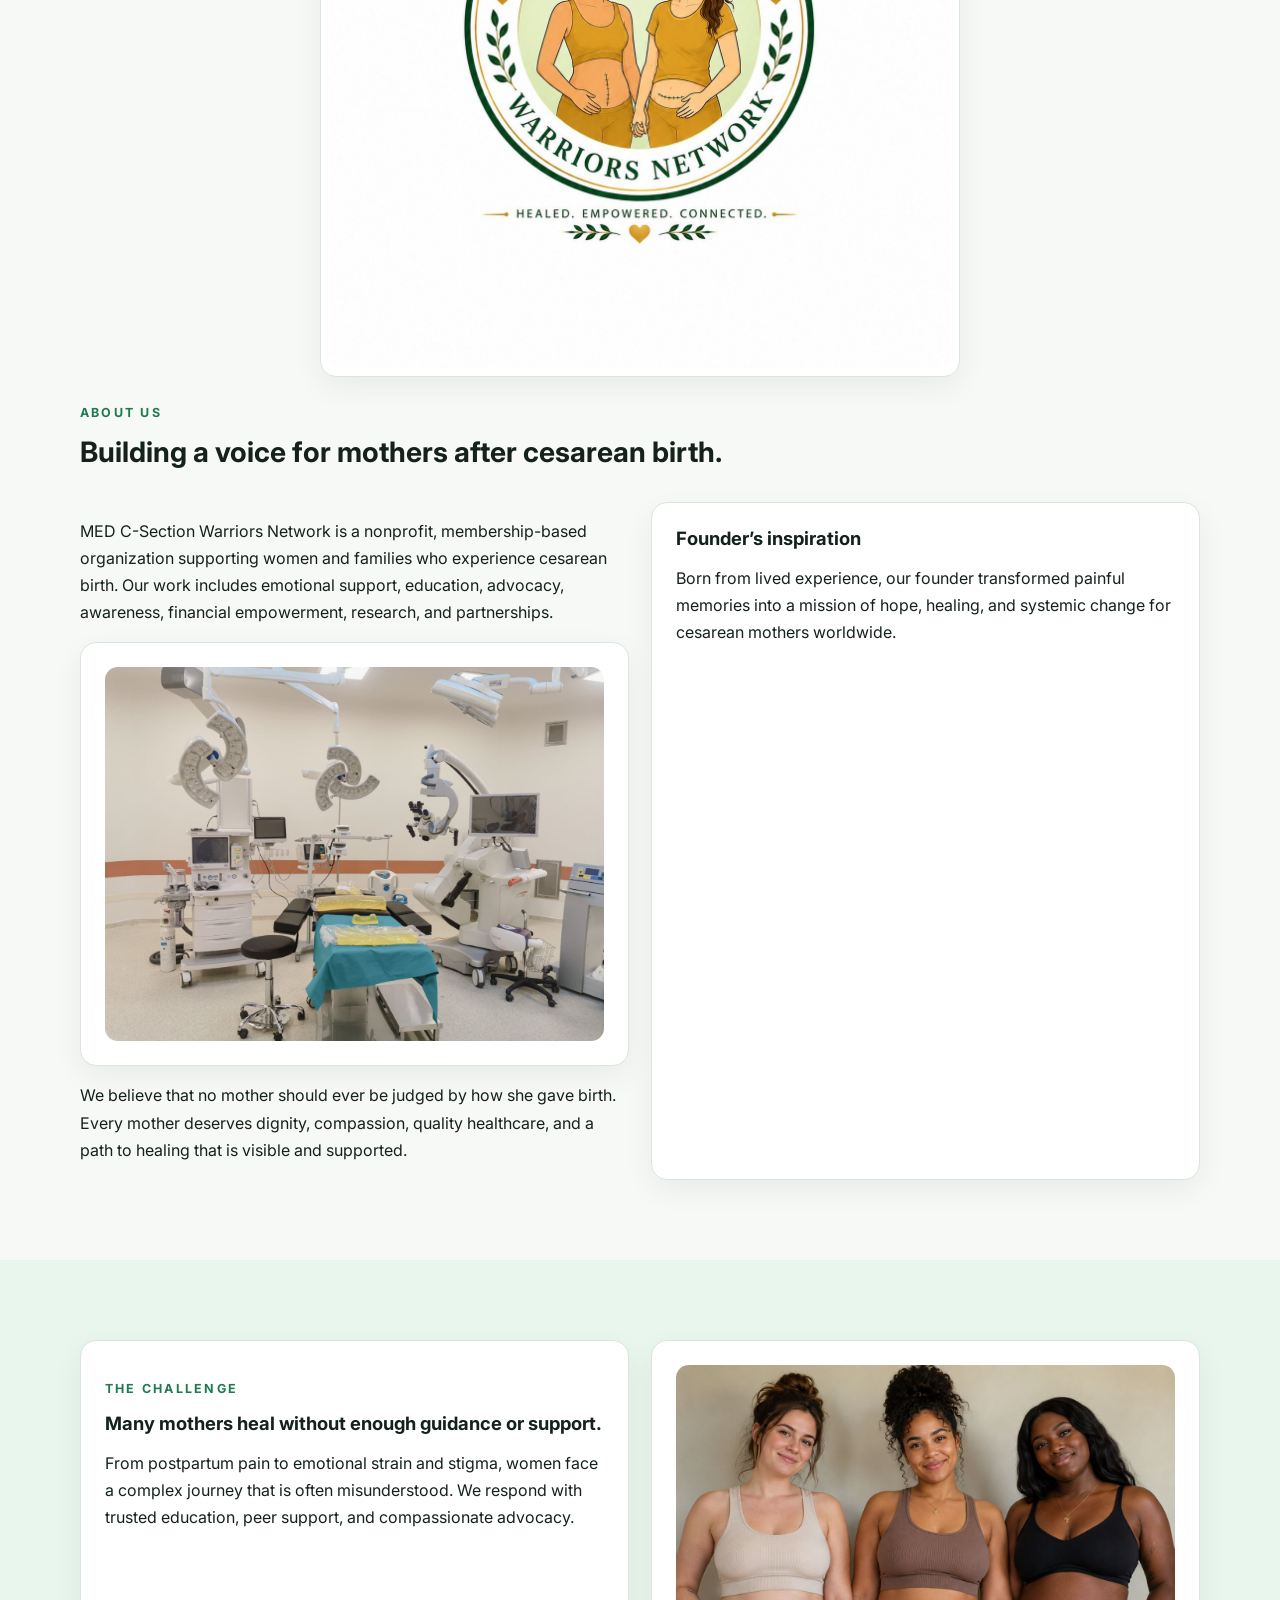
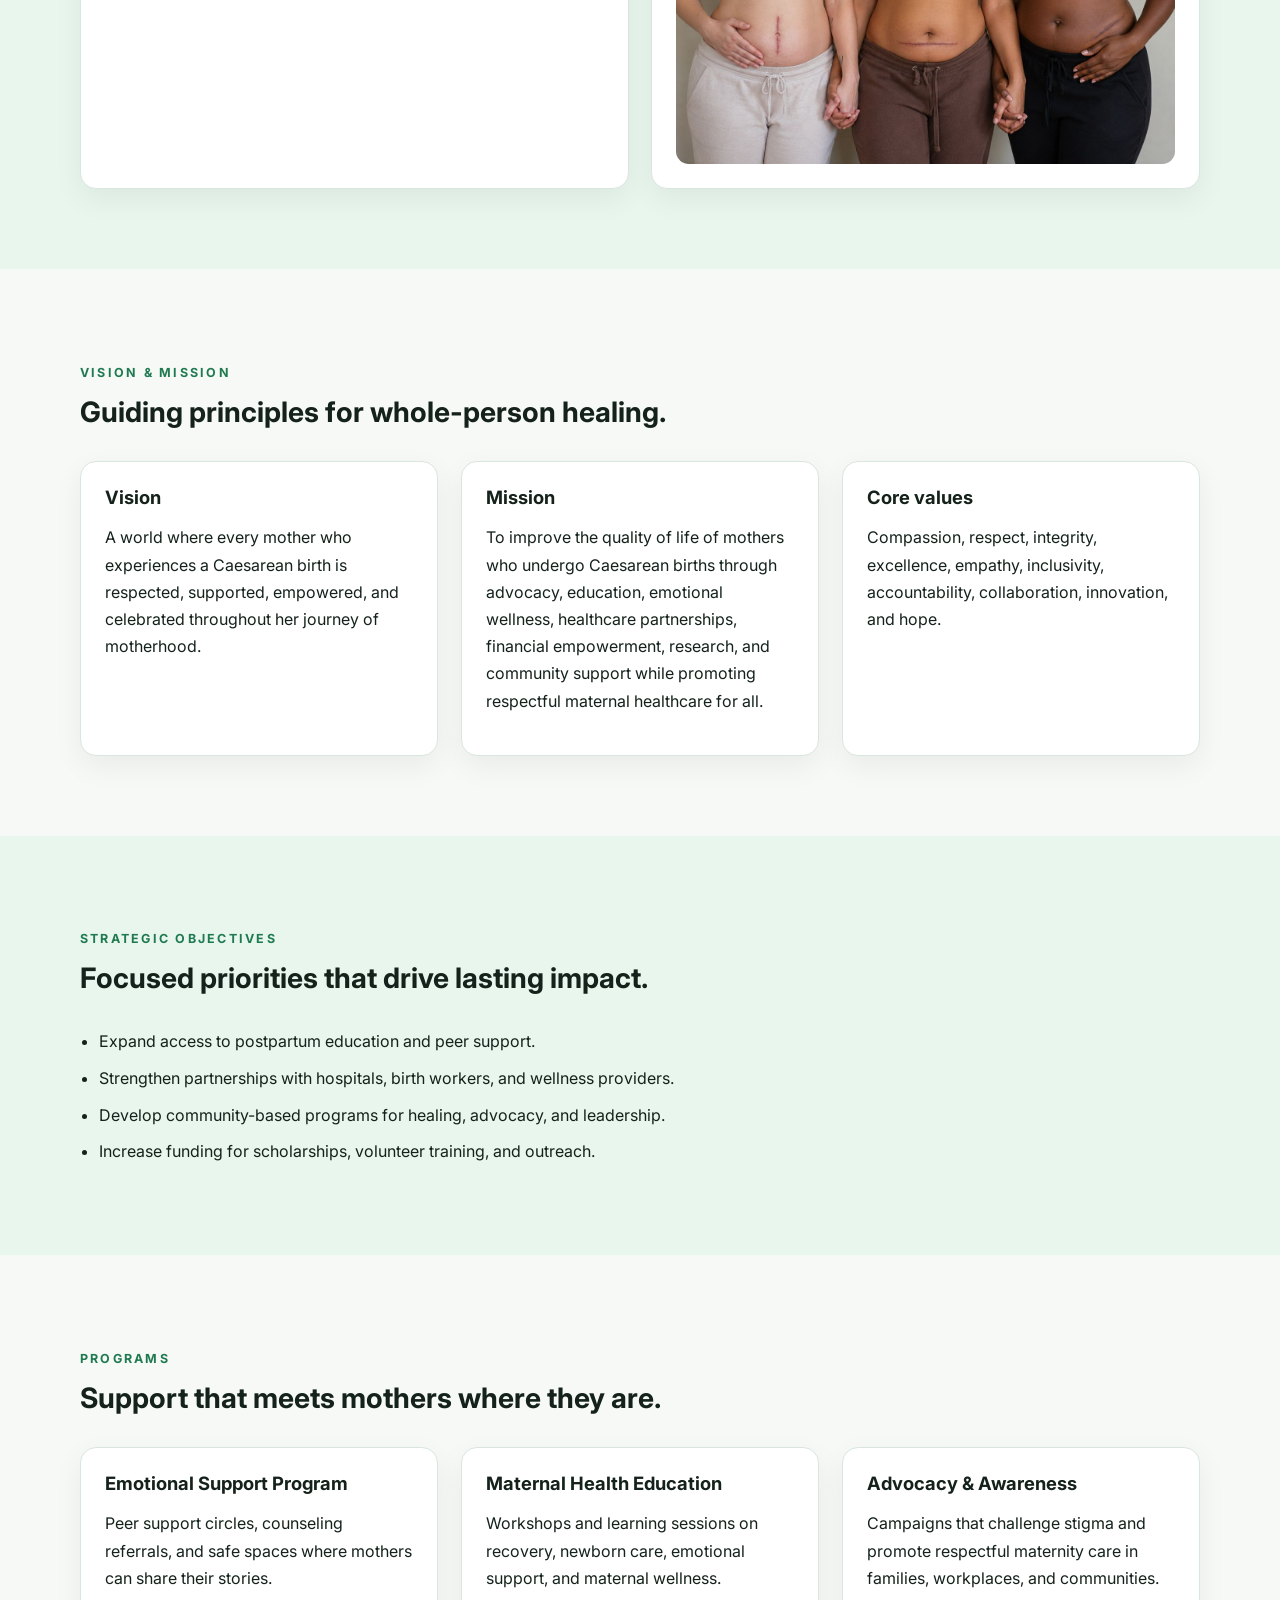
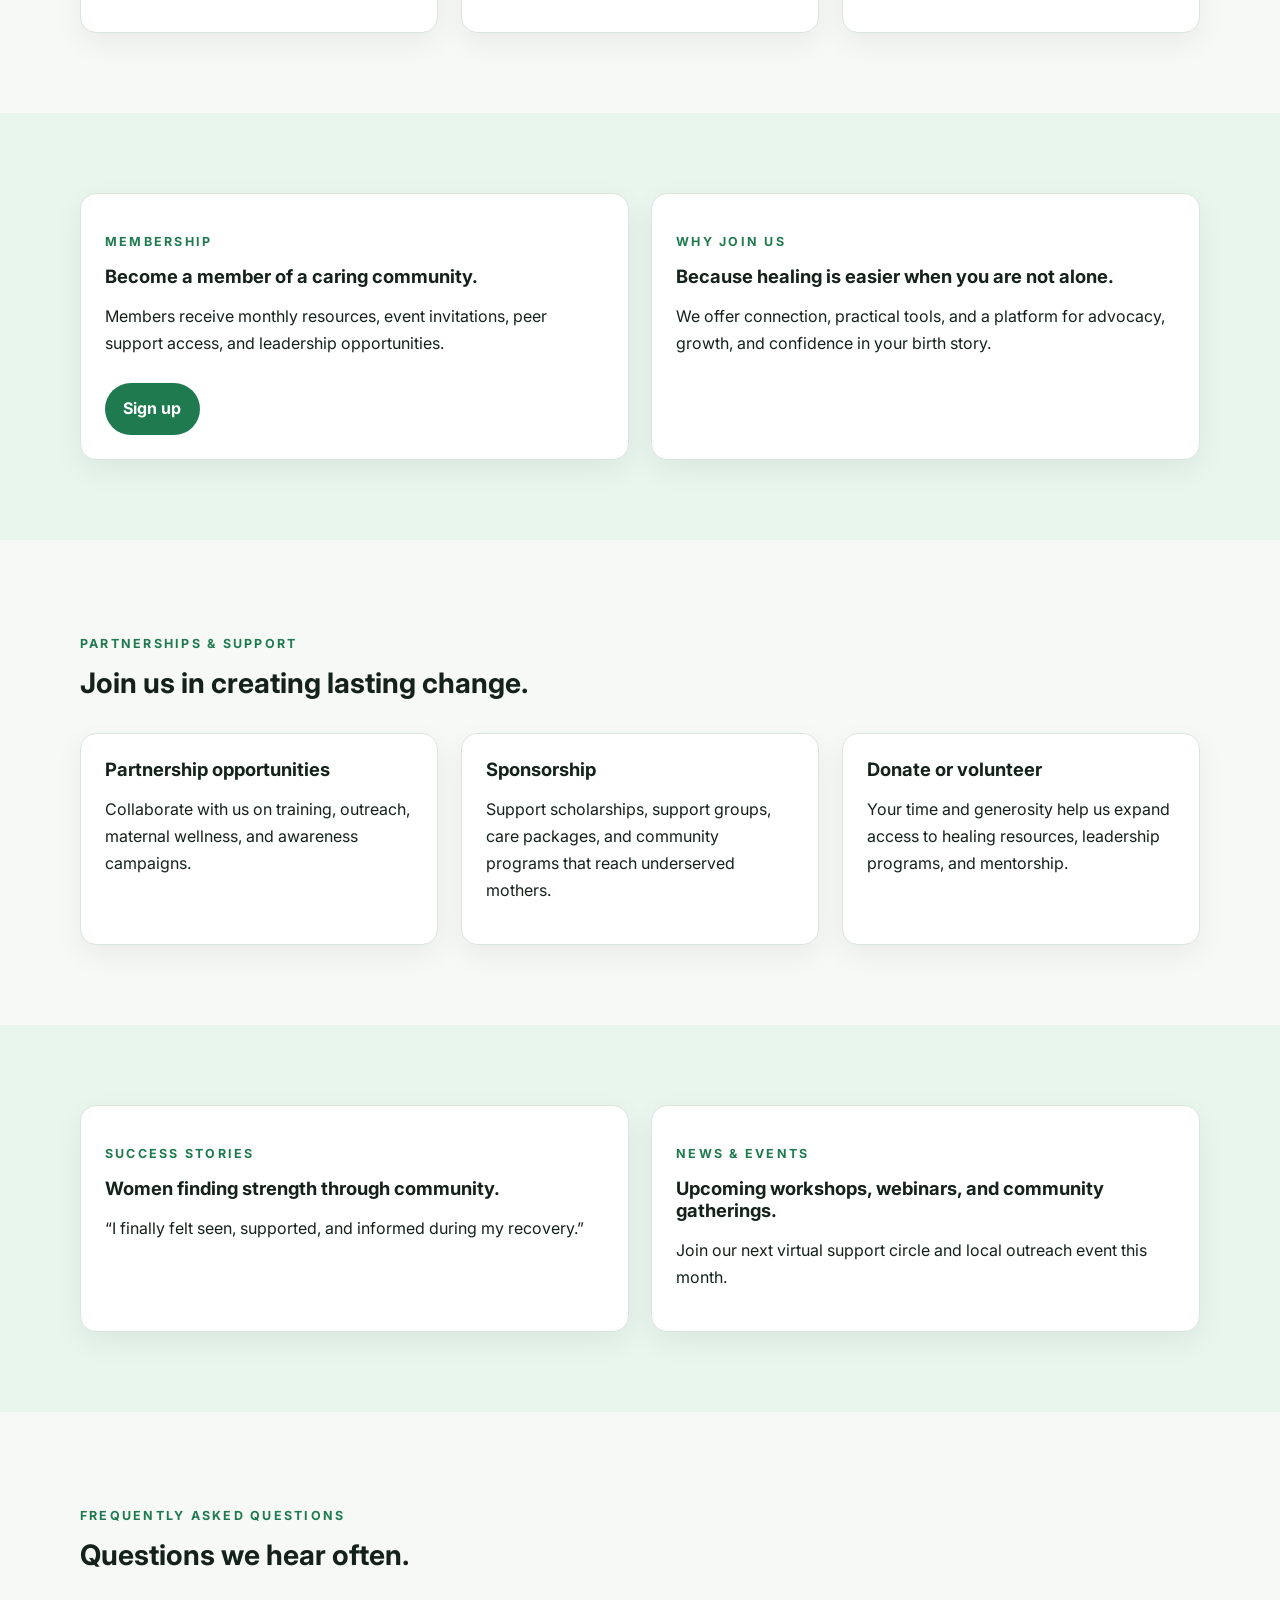
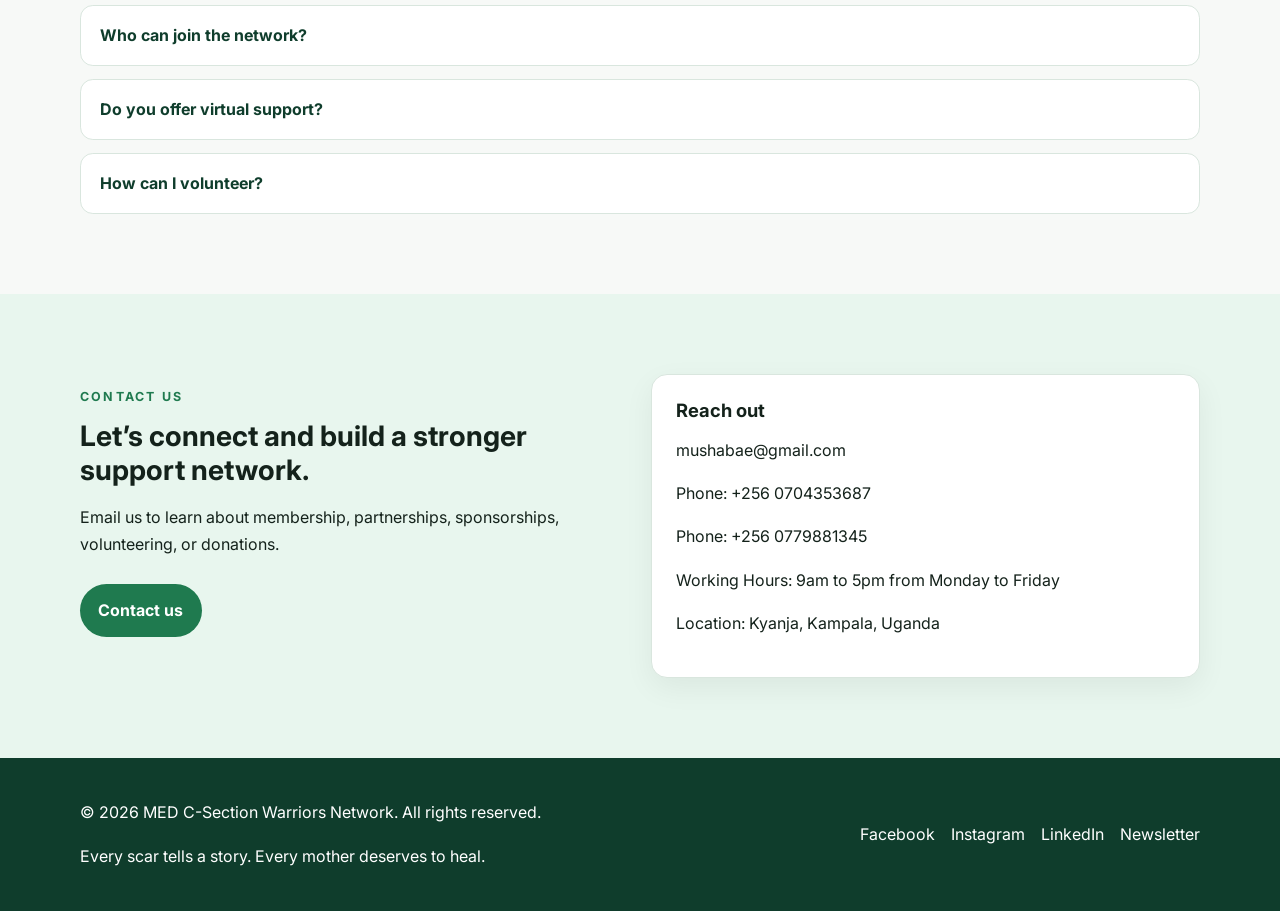
==== commit 171b82f5: "updated contact information and added a new contact section in index.html" ====
--- a/index.html
+++ b/index.html
@@ -83,6 +83,26 @@
       </section>
 
       <section class="section container">
+        <div class="card" style="display: flex">
+          <p>
+            <a href="mailto:mushabae@gmail.com"
+              ><b>Email:</b> mushabae@gmail.com</a
+            >
+          </p>
+          &nbsp;&nbsp;&nbsp;&nbsp;&nbsp;&nbsp;&nbsp;&nbsp;&nbsp;&nbsp;&nbsp;&nbsp;&nbsp;&nbsp;&nbsp;&nbsp;
+          <p><b>Phone:</b> +256 0704353687</p>
+          &nbsp;&nbsp;&nbsp;&nbsp;&nbsp;
+          <p>/ +256 0779881345</p>
+        </div>
+        <br />
+        <div class="card" style="display: flex">
+          <p><b>Working Hours:</b> 9am to 5pm from Monday to Friday</p>
+          &nbsp;&nbsp;&nbsp;&nbsp;&nbsp;&nbsp;&nbsp;&nbsp;&nbsp;&nbsp;&nbsp;&nbsp;&nbsp;&nbsp;&nbsp;&nbsp;
+          <p><b>Location:</b> Kyanja, Kampala, Uganda</p>
+        </div>
+      </section>
+
+      <section class="section container">
         <div class="card image-card">
           <img src="heroimage.jpeg" alt="" />
         </div>
@@ -350,8 +370,8 @@
           <div class="card">
             <h3>Reach out</h3>
             <p><a href="mailto:mushabae@gmail.com">mushabae@gmail.com</a></p>
-            <p>Phone: +234 0704353687</p>
-            <p>Phone: +234 0779881345</p>
+            <p>Phone: +256 0704353687</p>
+            <p>Phone: +256 0779881345</p>
             <p>Working Hours: 9am to 5pm from Monday to Friday</p>
             <p>Location: Kyanja, Kampala, Uganda</p>
           </div>
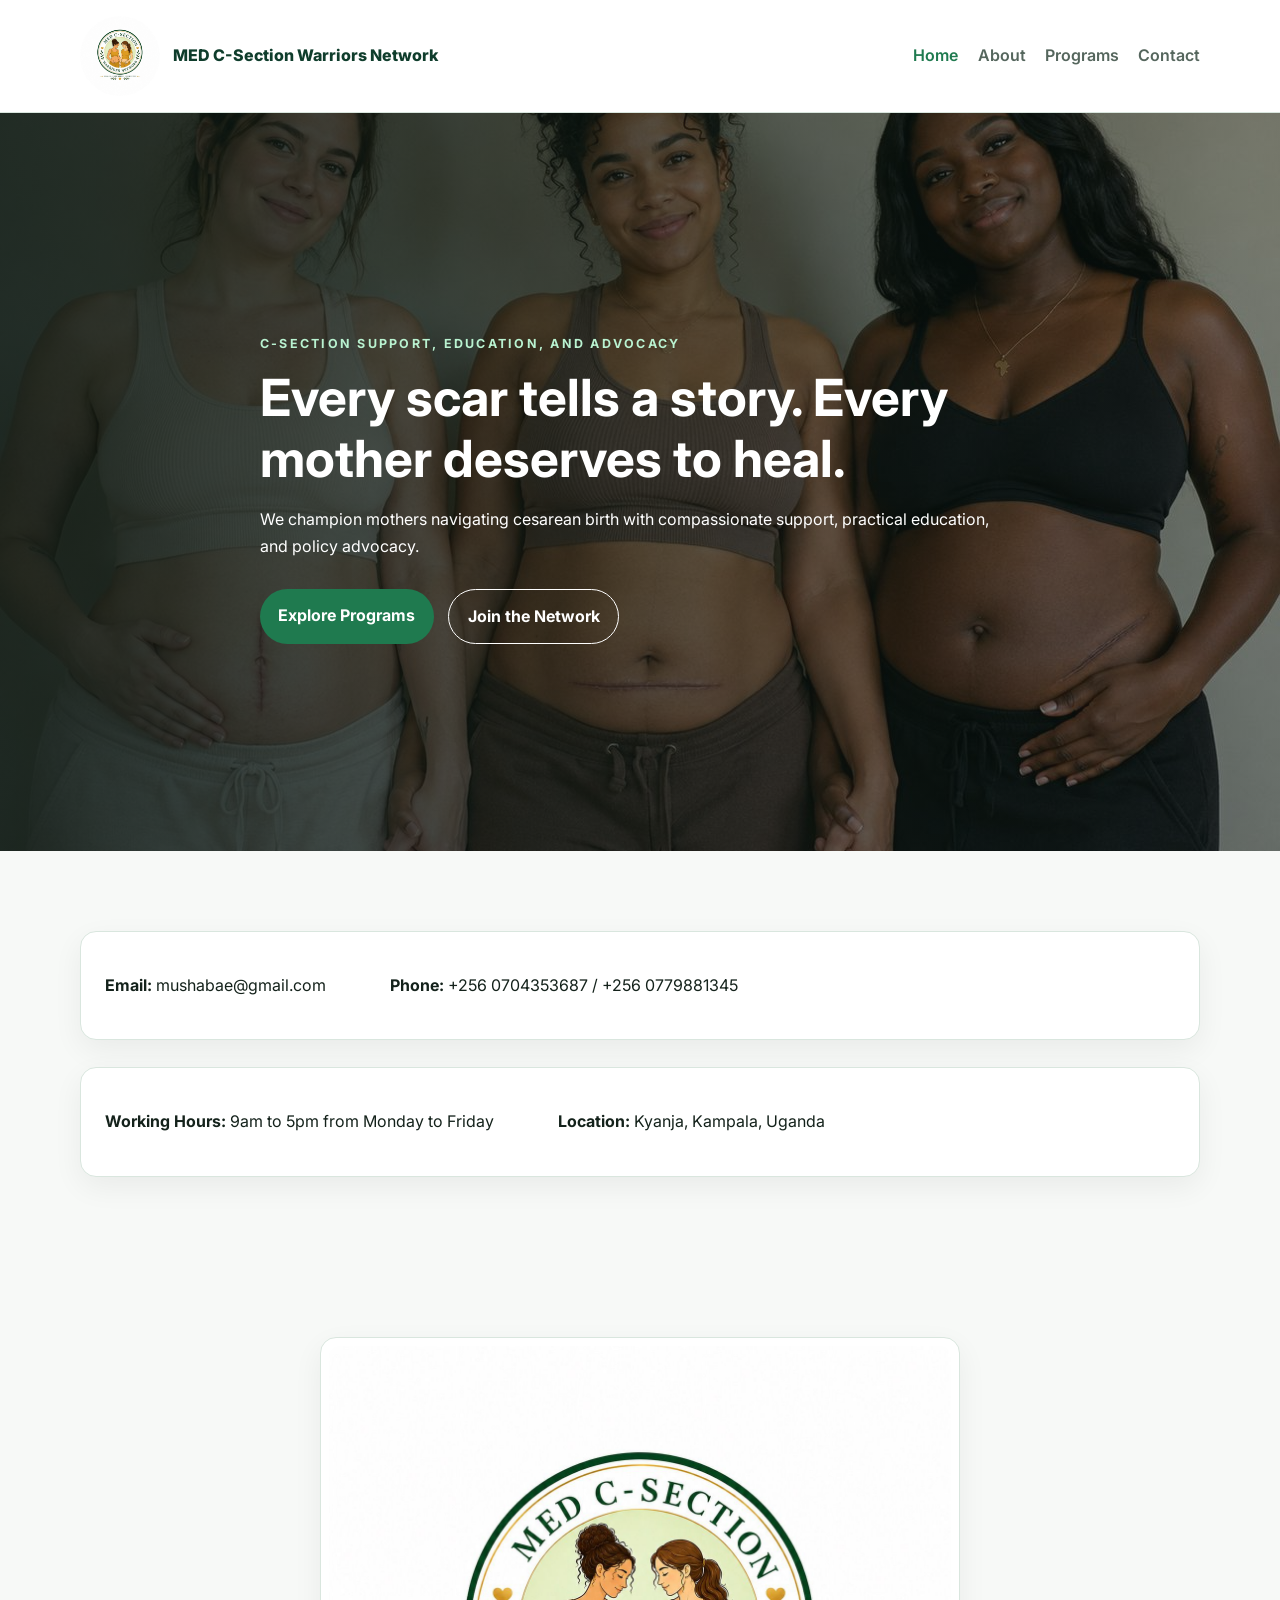
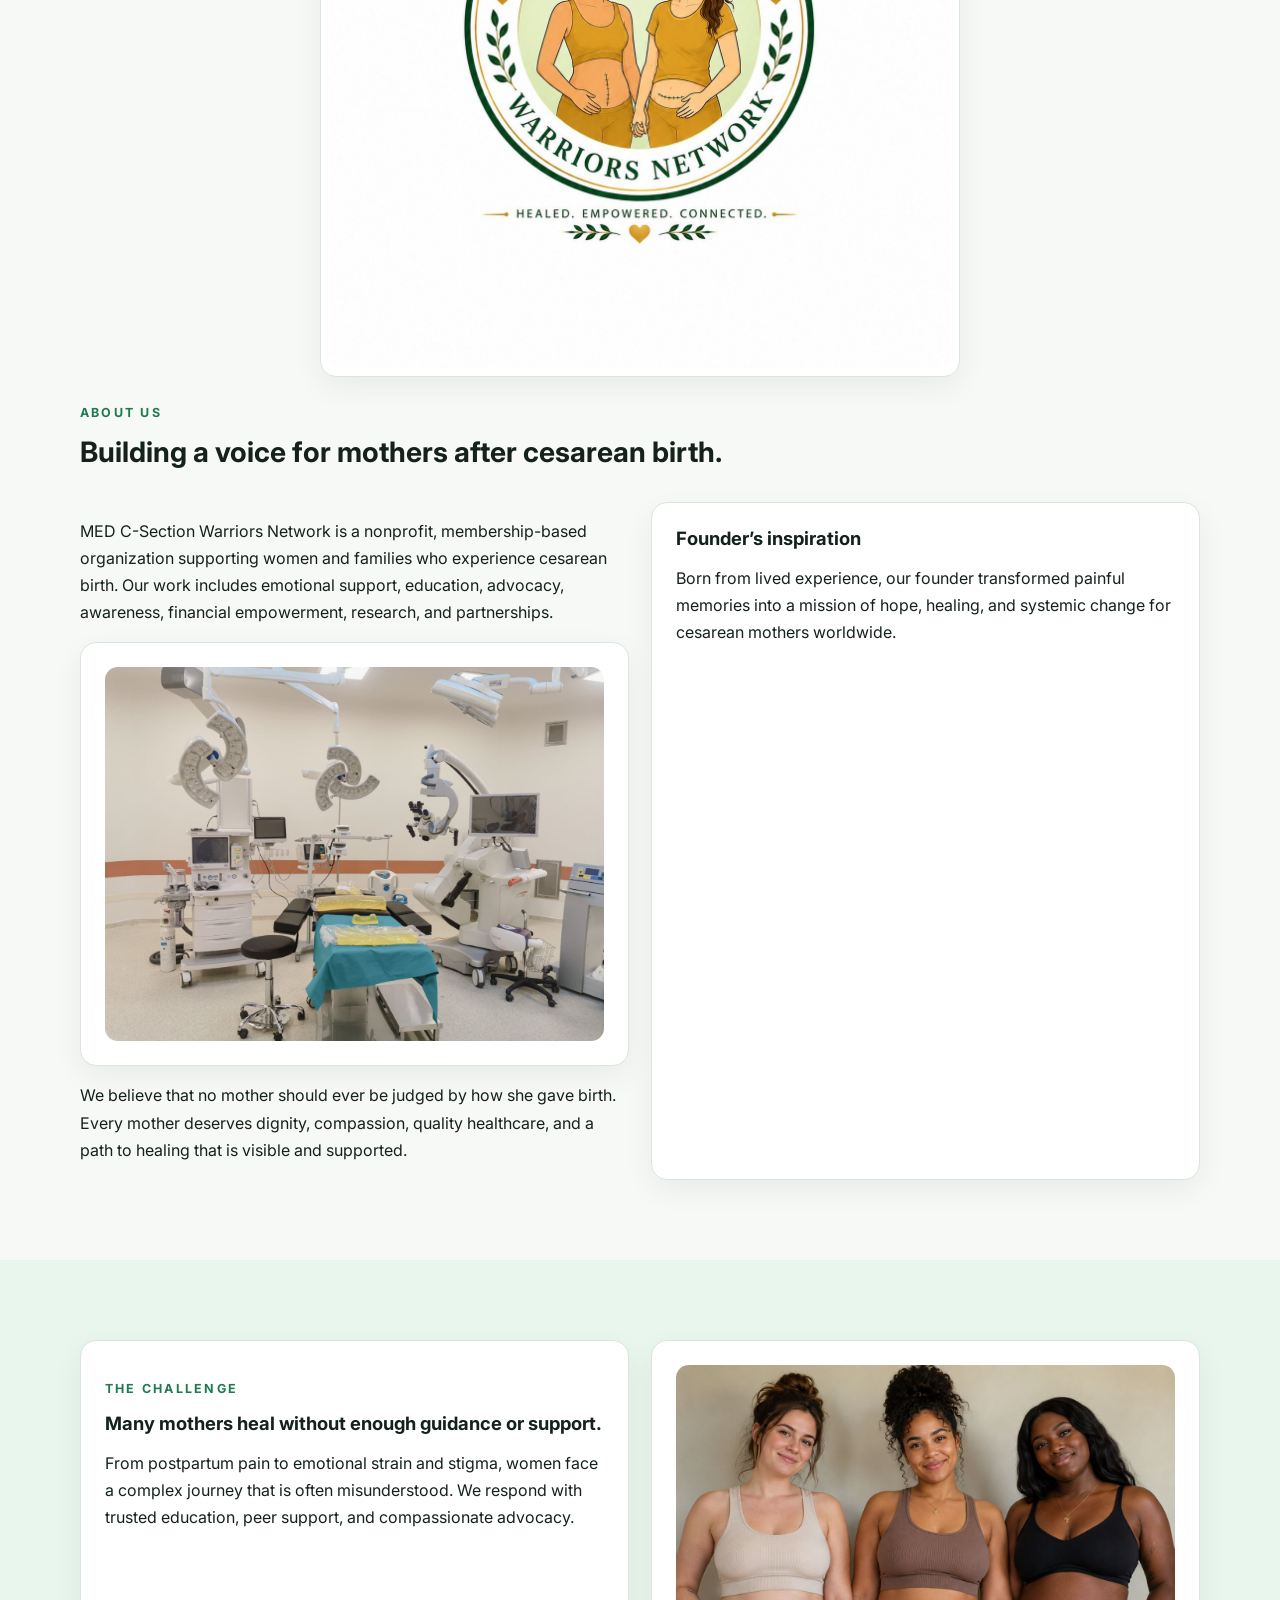
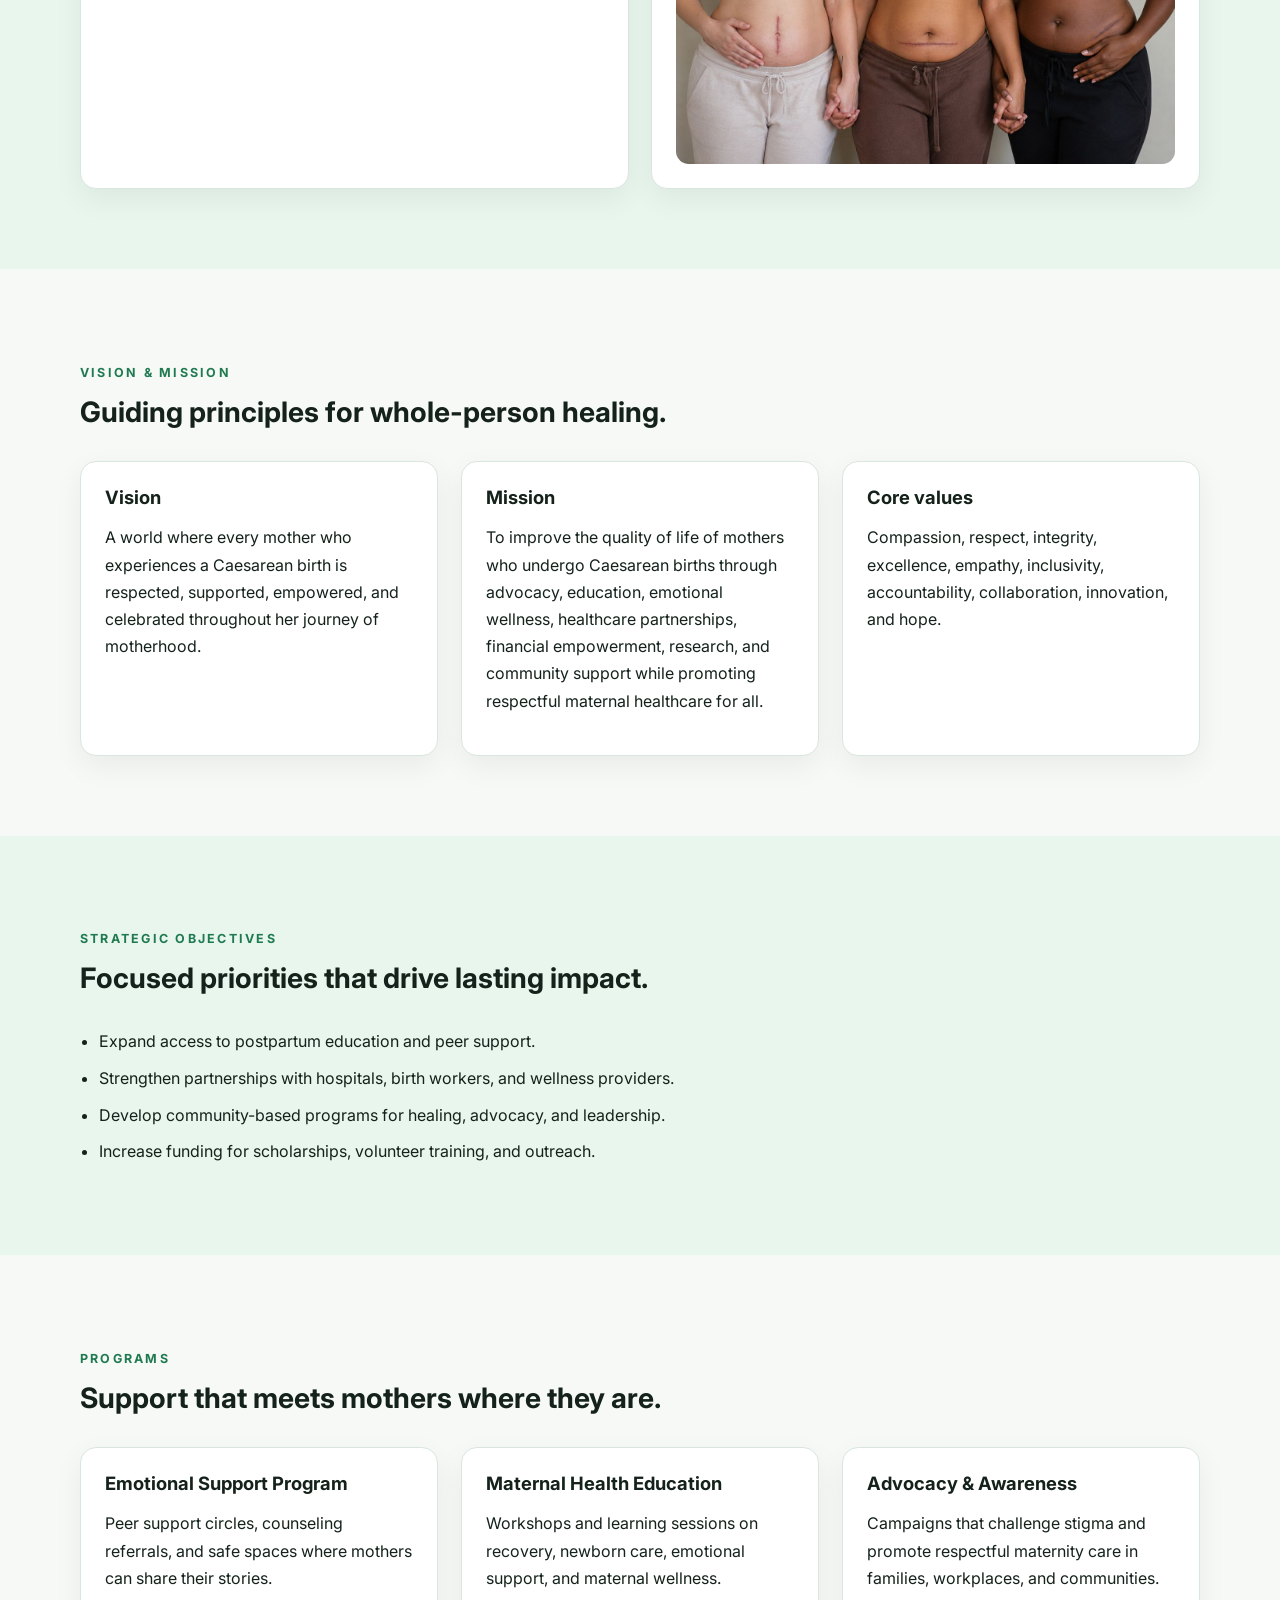
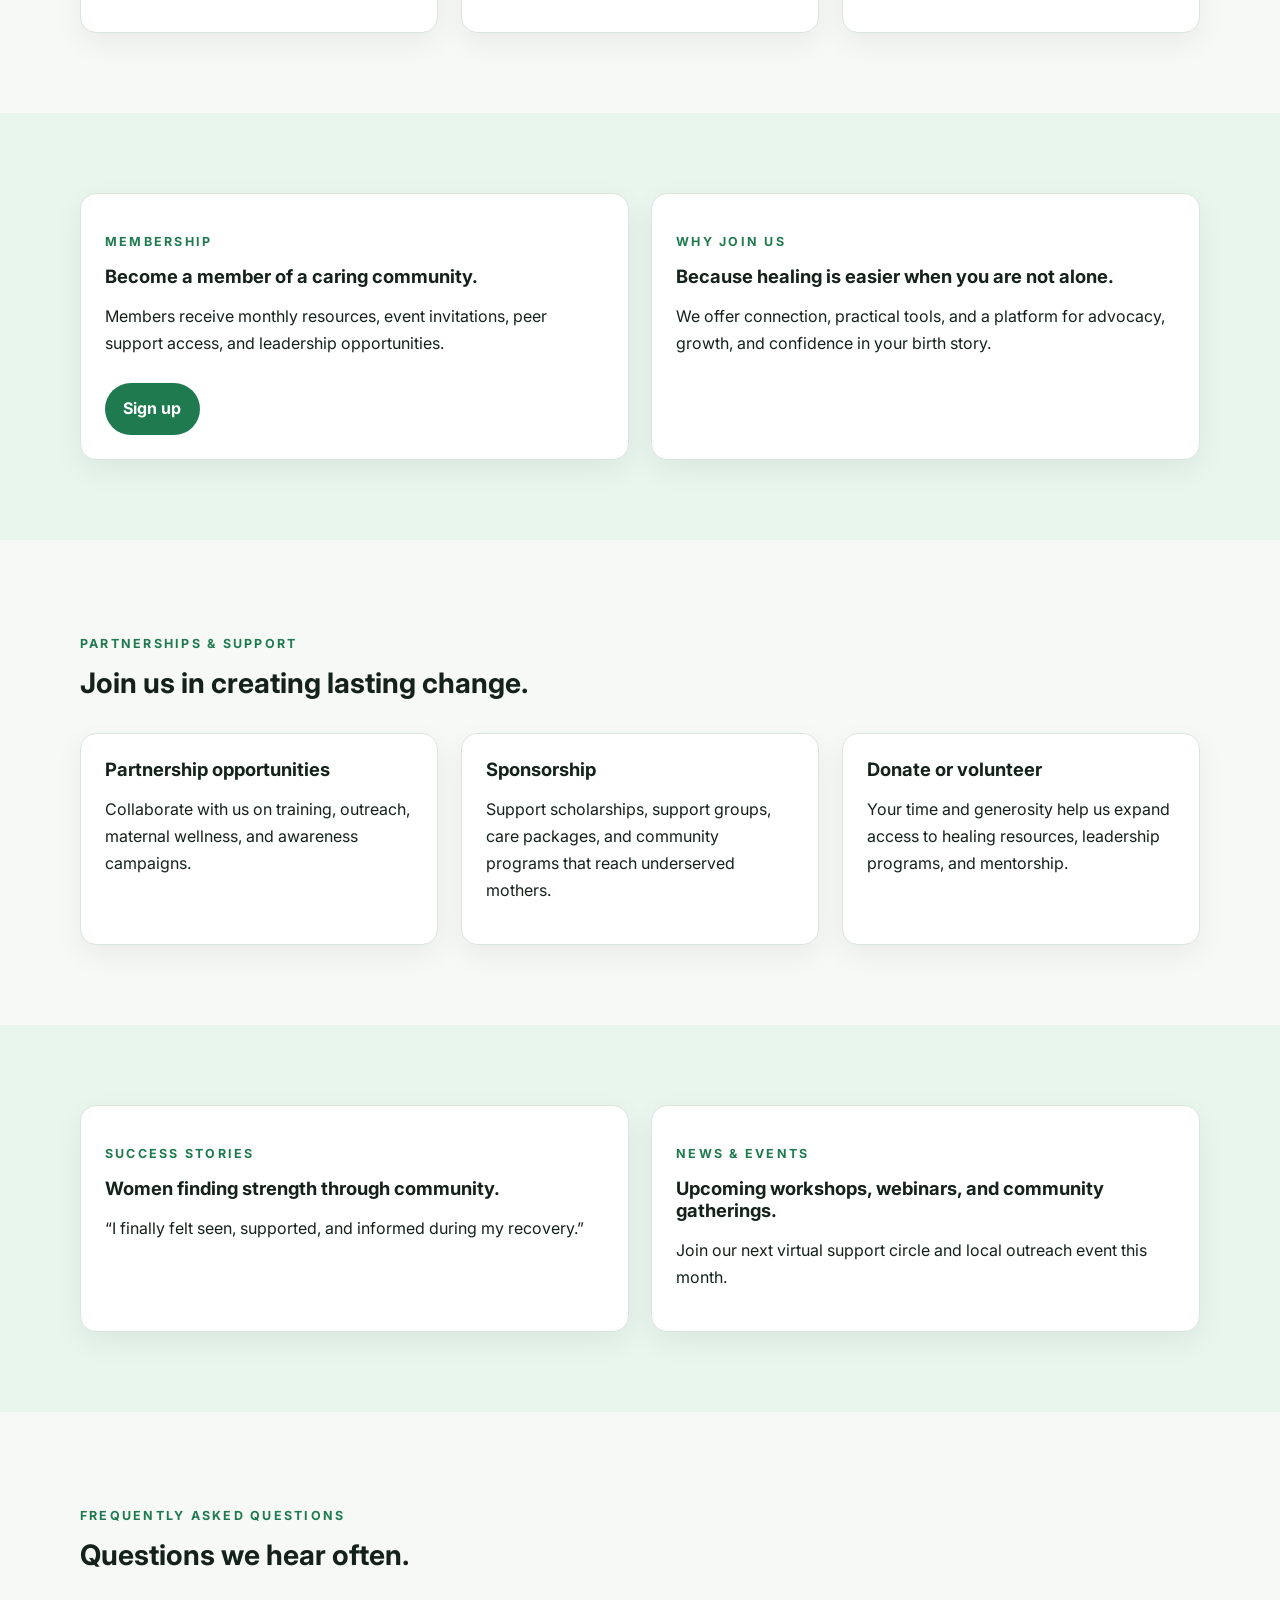
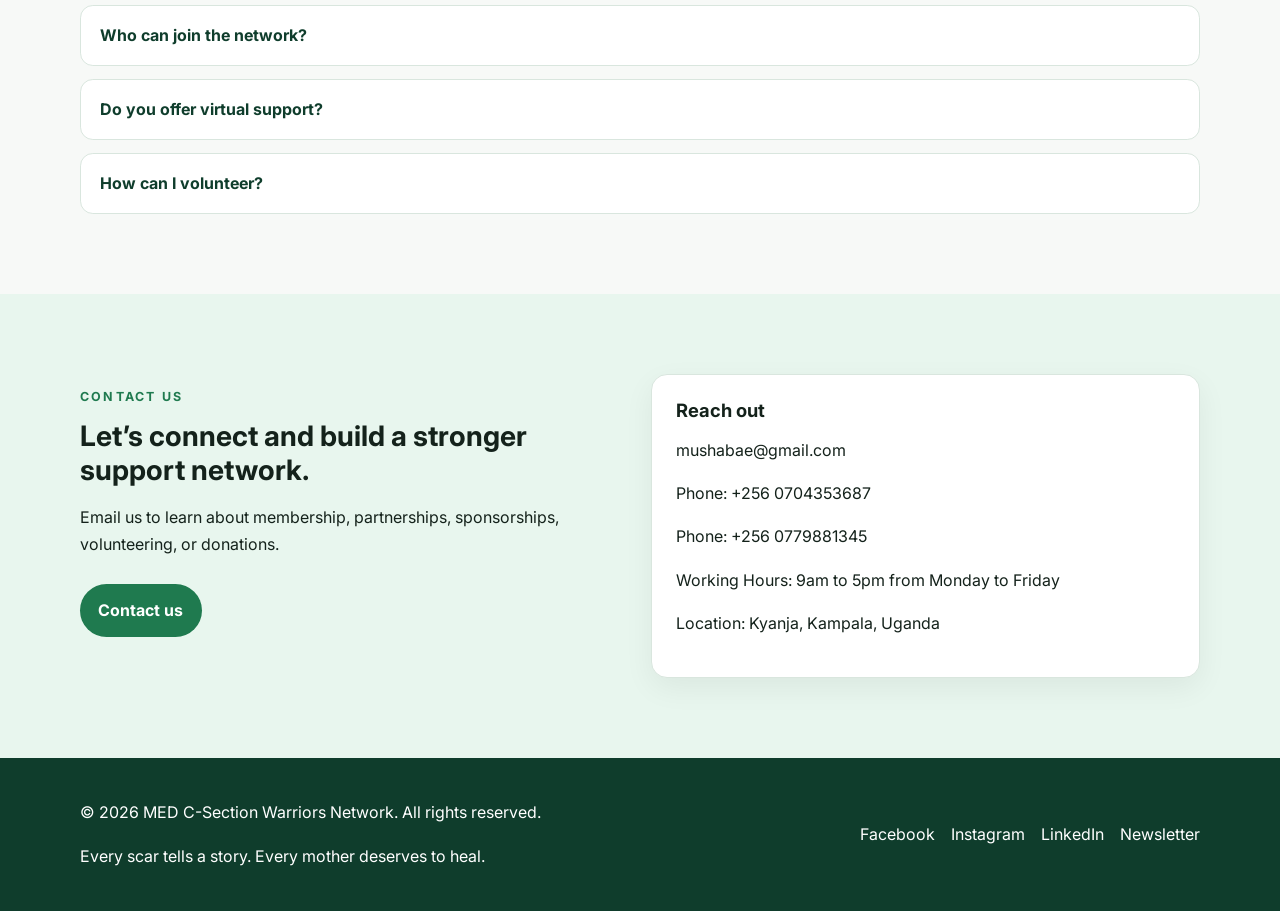
==== commit 0db1cf0a: "modified contacts" ====
--- a/index.html
+++ b/index.html
@@ -4,6 +4,7 @@
     <meta charset="UTF-8" />
     <meta name="viewport" content="width=device-width, initial-scale=1.0" />
     <title>MED C-Section Warriors Network</title>
+    <link rel="icon" type="image/png" href="heroimage.jpeg" />
     <meta
       name="description"
       content="MED C-Section Warriors Network supports mothers through cesarean recovery, advocacy, education, healing, and community."
@@ -90,9 +91,7 @@
             >
           </p>
           &nbsp;&nbsp;&nbsp;&nbsp;&nbsp;&nbsp;&nbsp;&nbsp;&nbsp;&nbsp;&nbsp;&nbsp;&nbsp;&nbsp;&nbsp;&nbsp;
-          <p><b>Phone:</b> +256 0704353687</p>
-          &nbsp;&nbsp;&nbsp;&nbsp;&nbsp;
-          <p>/ +256 0779881345</p>
+          <p><b>Phone:</b> +256 0704353687 / +256 0779881345</p>
         </div>
         <br />
         <div class="card" style="display: flex">
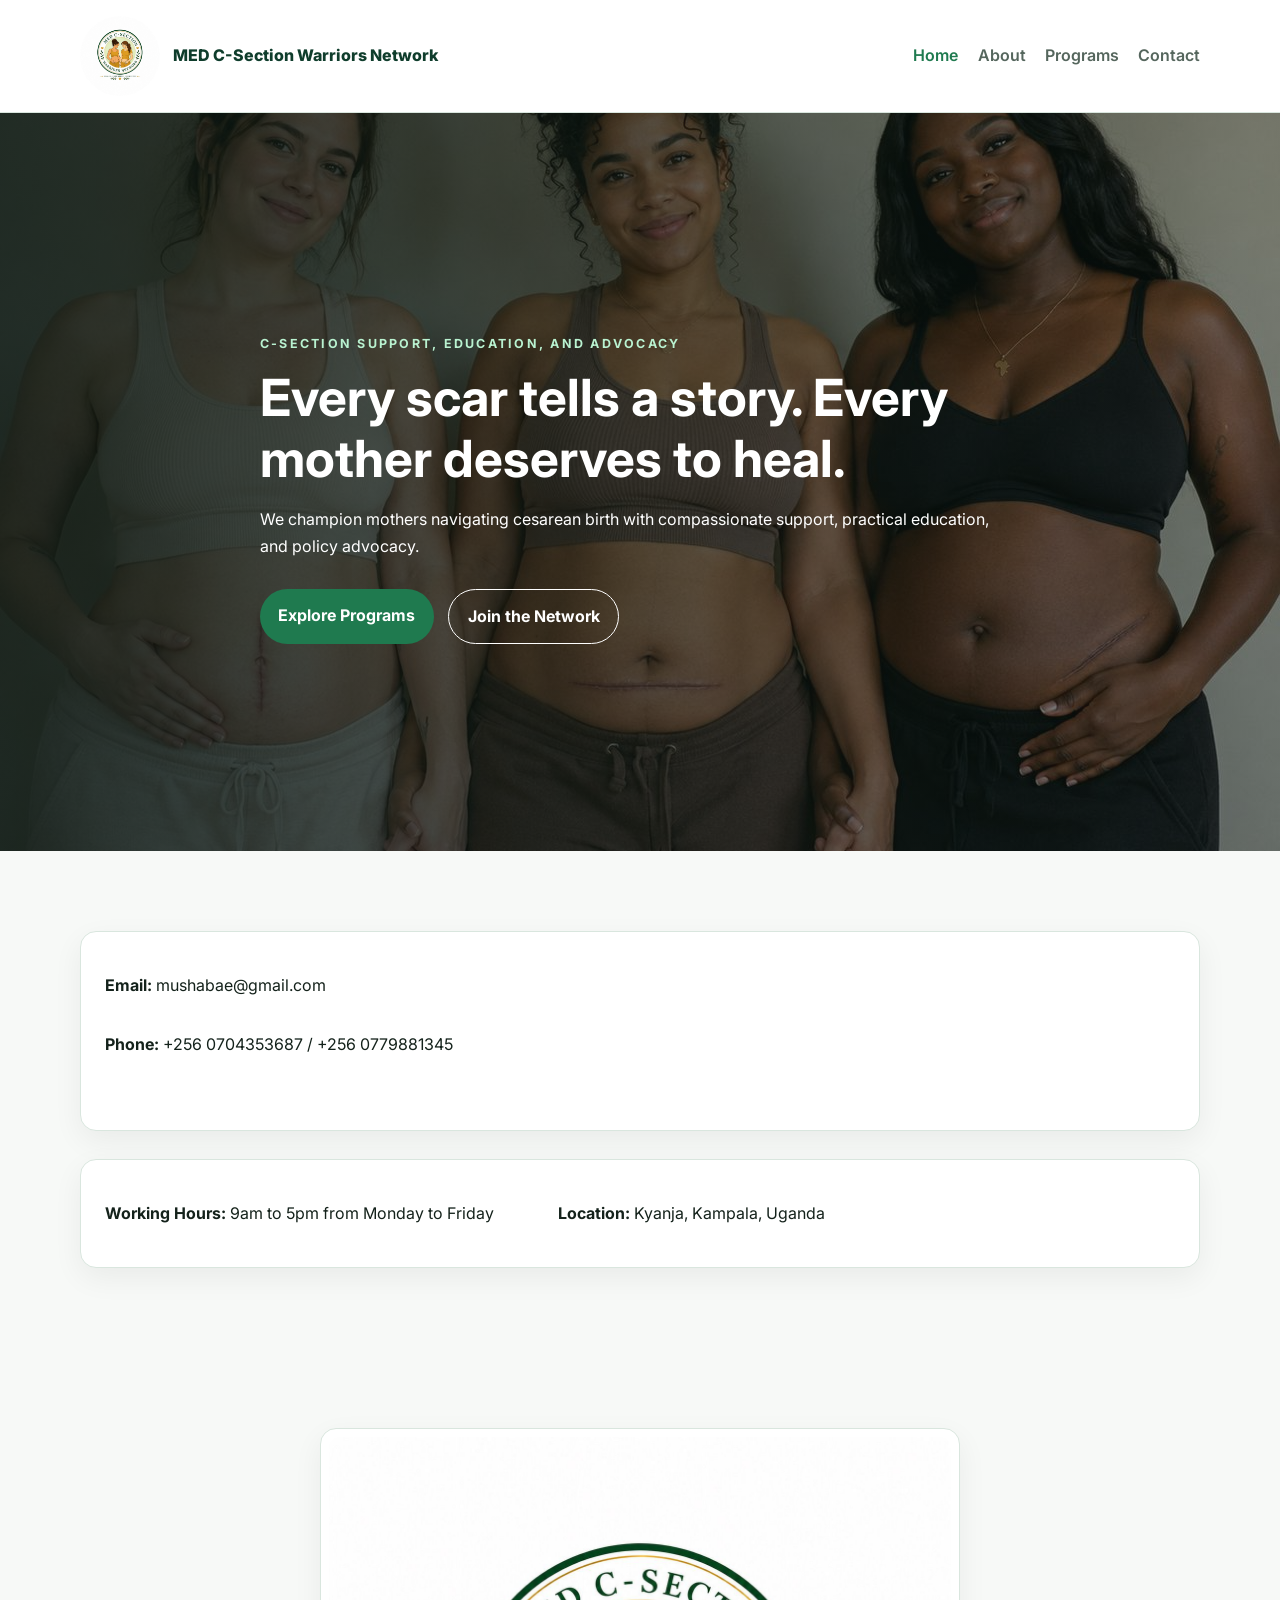
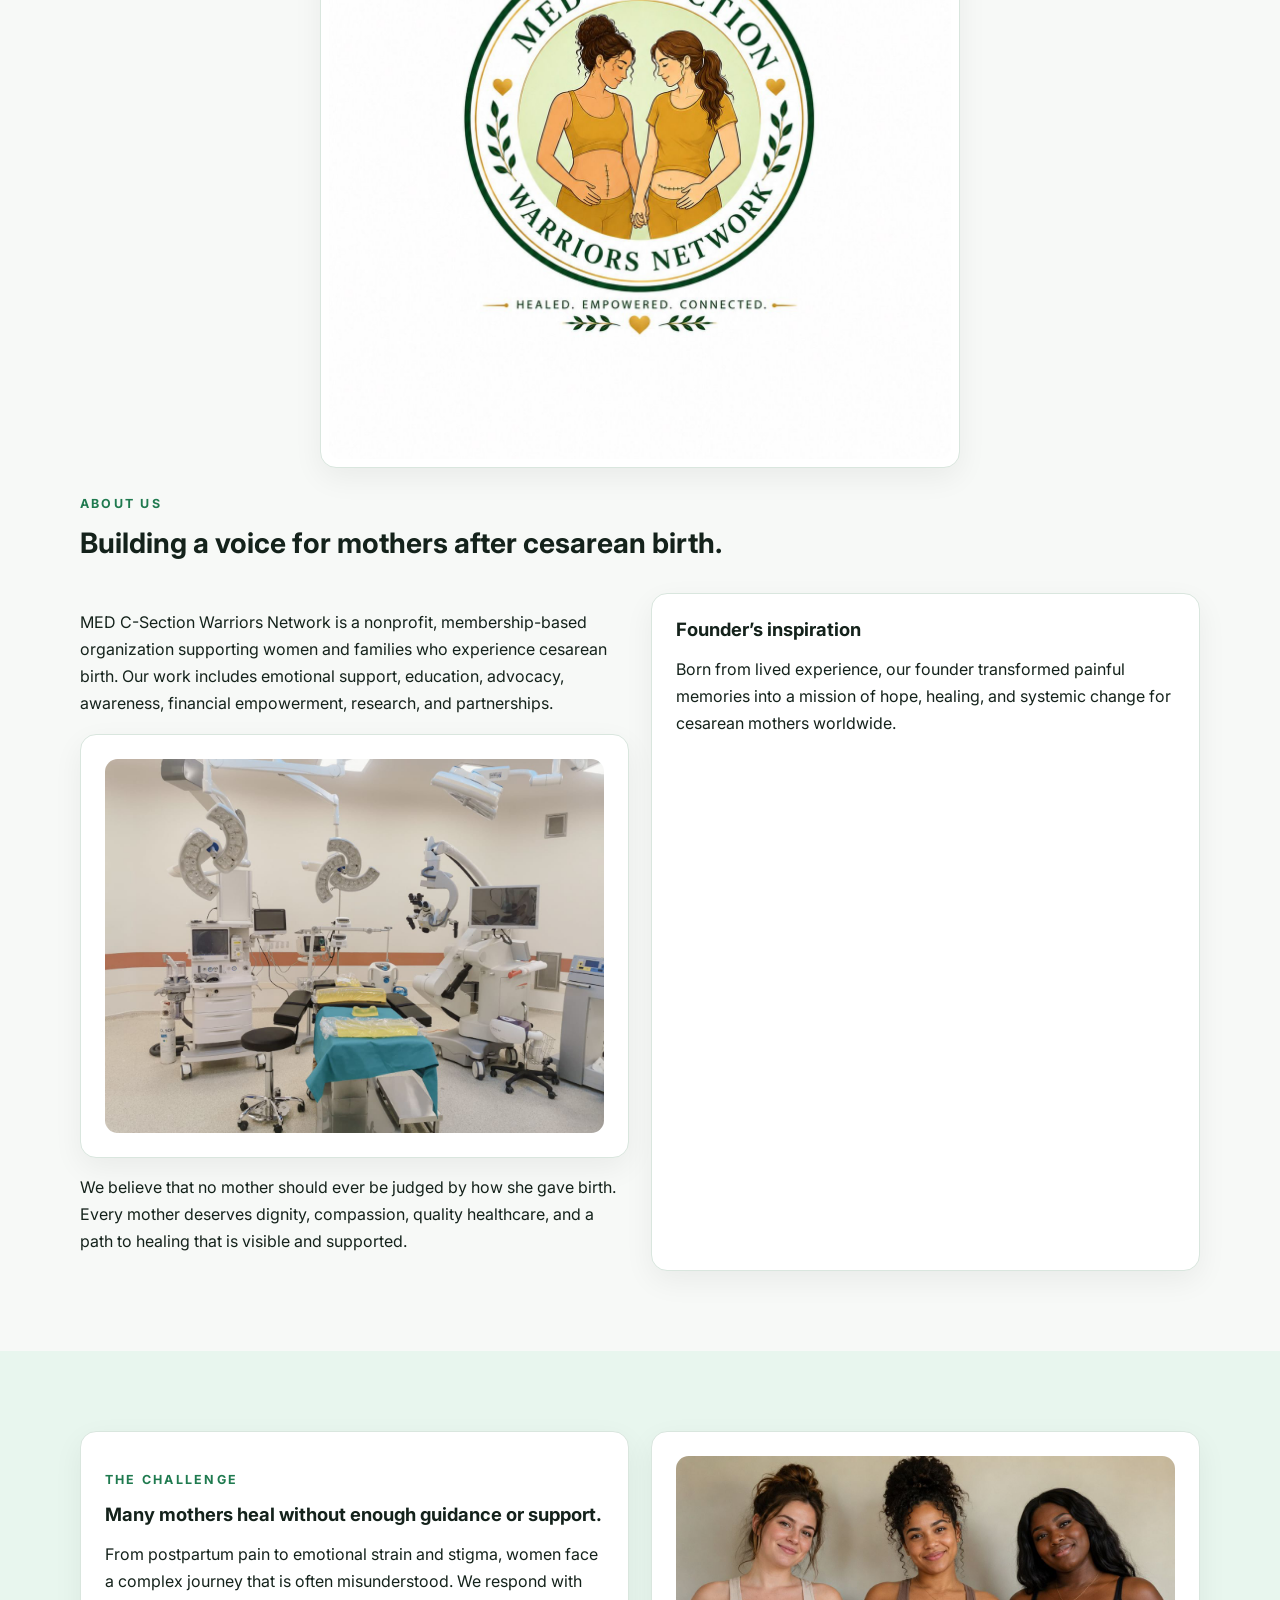
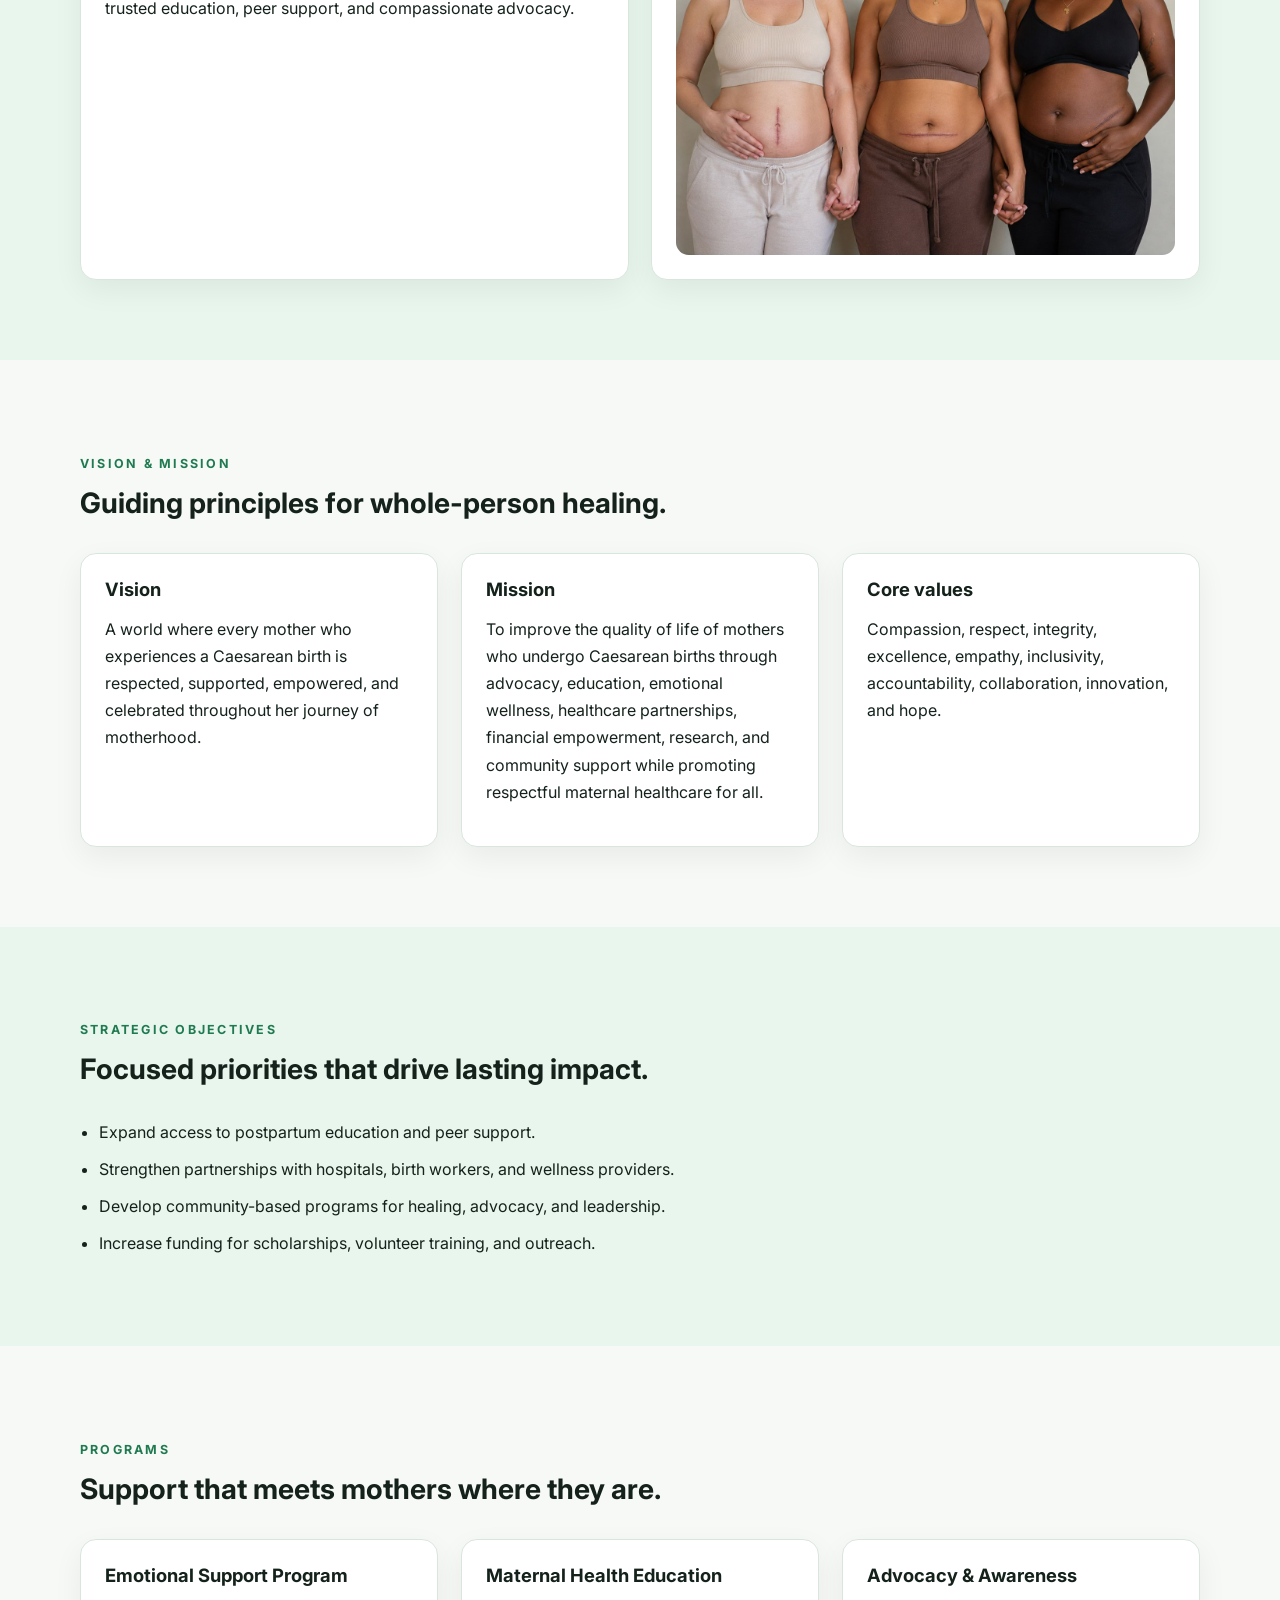
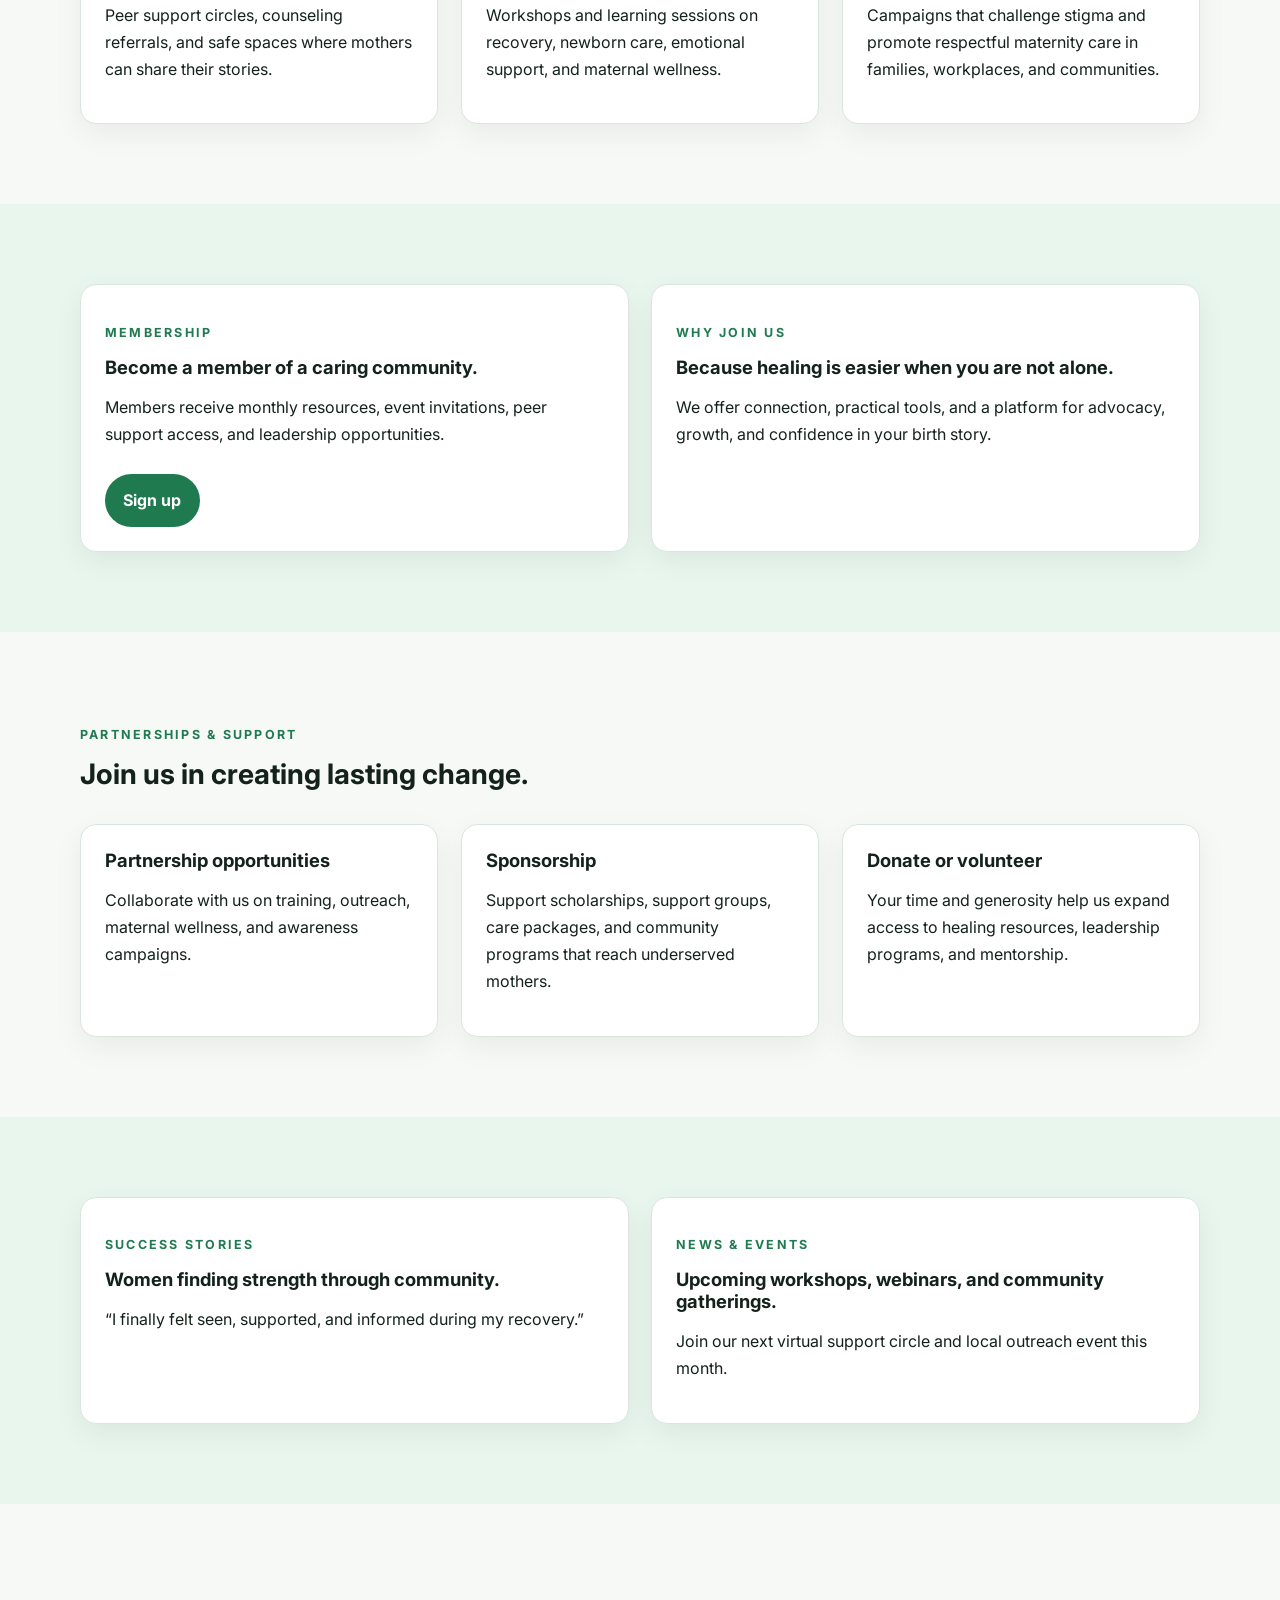
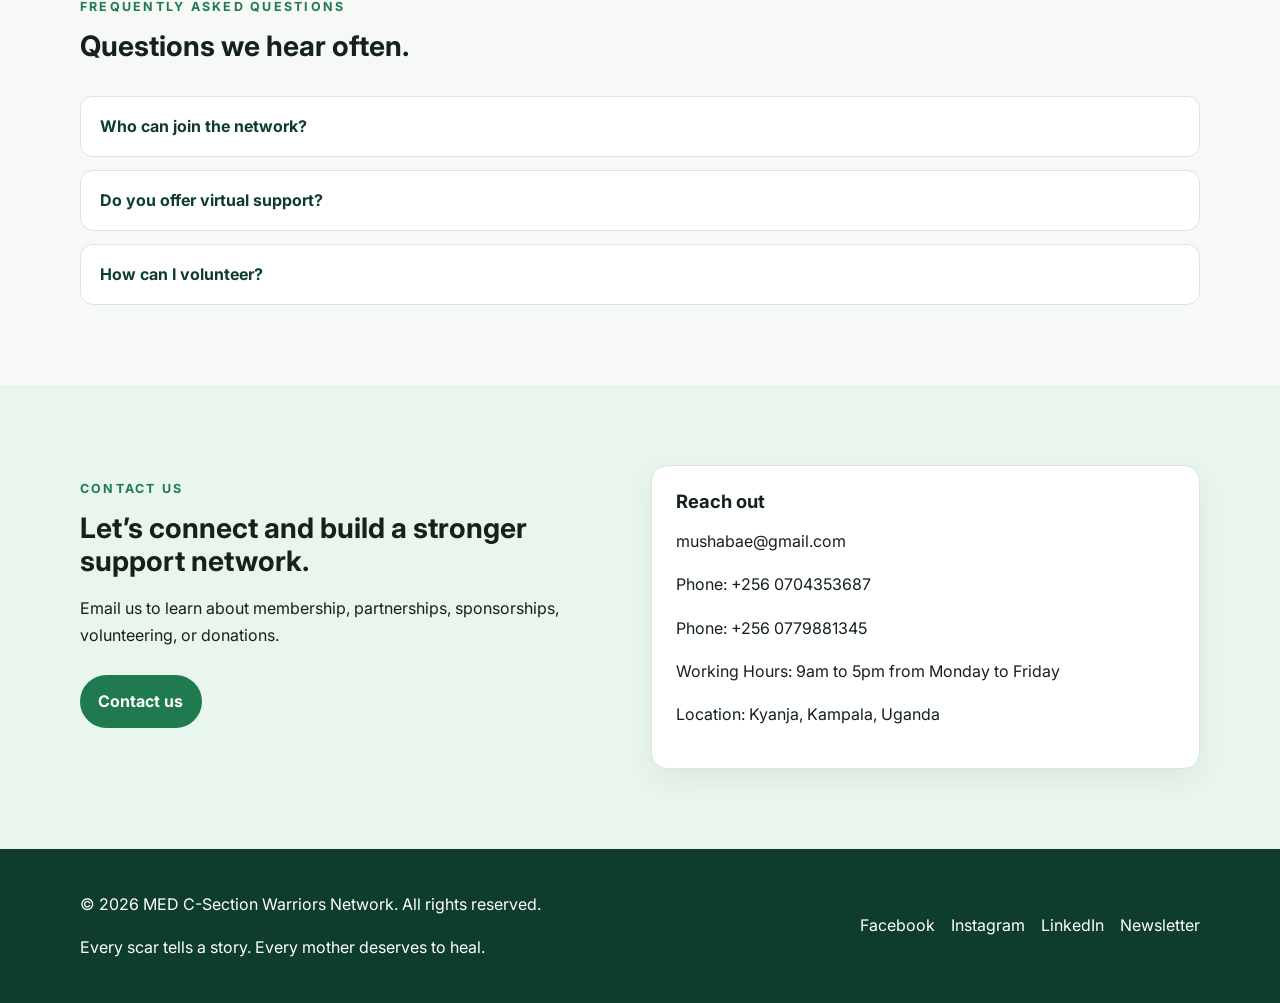
==== commit 10f9e9a4: "updated the contact layout" ====
--- a/index.html
+++ b/index.html
@@ -84,14 +84,13 @@
       </section>
 
       <section class="section container">
-        <div class="card" style="display: flex">
+        <div class="card" style="display: flex; flex-direction: column;">
           <p>
             <a href="mailto:mushabae@gmail.com"
               ><b>Email:</b> mushabae@gmail.com</a
             >
+            <p><b>Phone:</b> +256 0704353687 / +256 0779881345</p>
           </p>
-          &nbsp;&nbsp;&nbsp;&nbsp;&nbsp;&nbsp;&nbsp;&nbsp;&nbsp;&nbsp;&nbsp;&nbsp;&nbsp;&nbsp;&nbsp;&nbsp;
-          <p><b>Phone:</b> +256 0704353687 / +256 0779881345</p>
         </div>
         <br />
         <div class="card" style="display: flex">
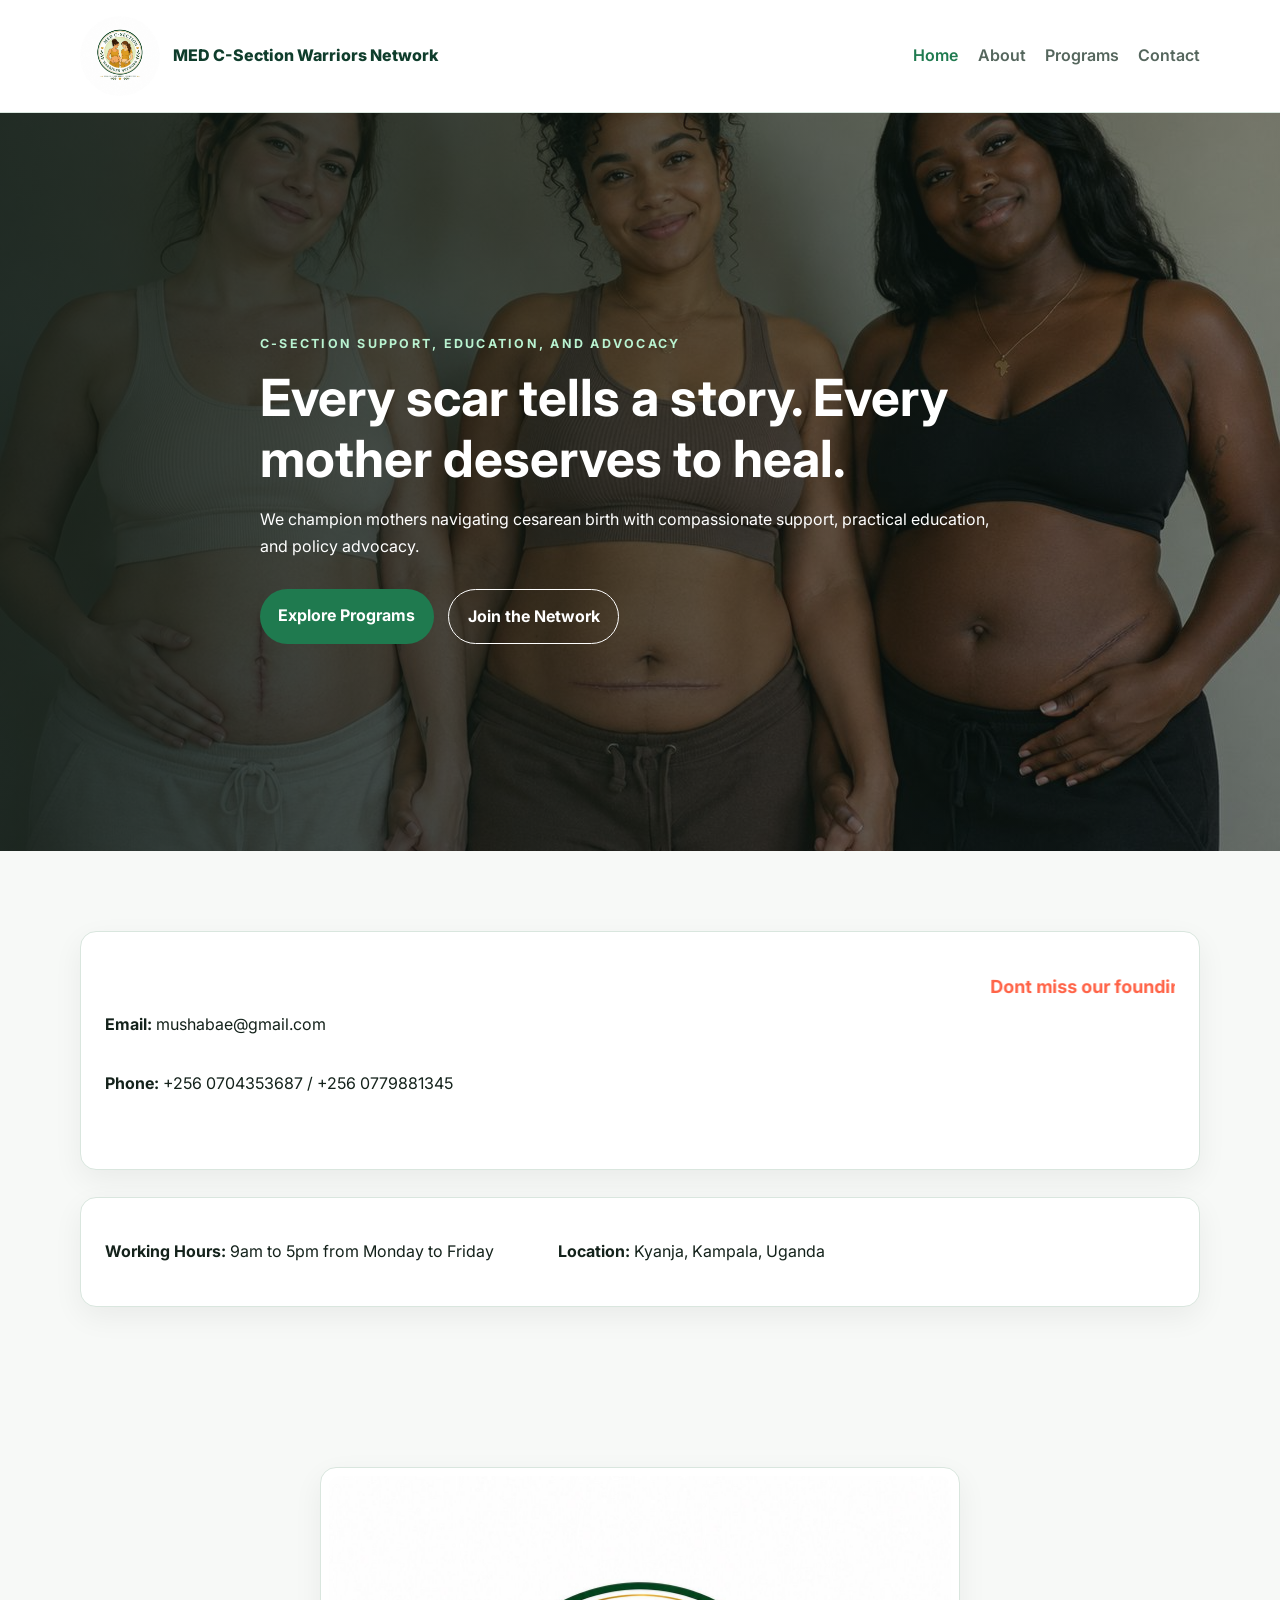
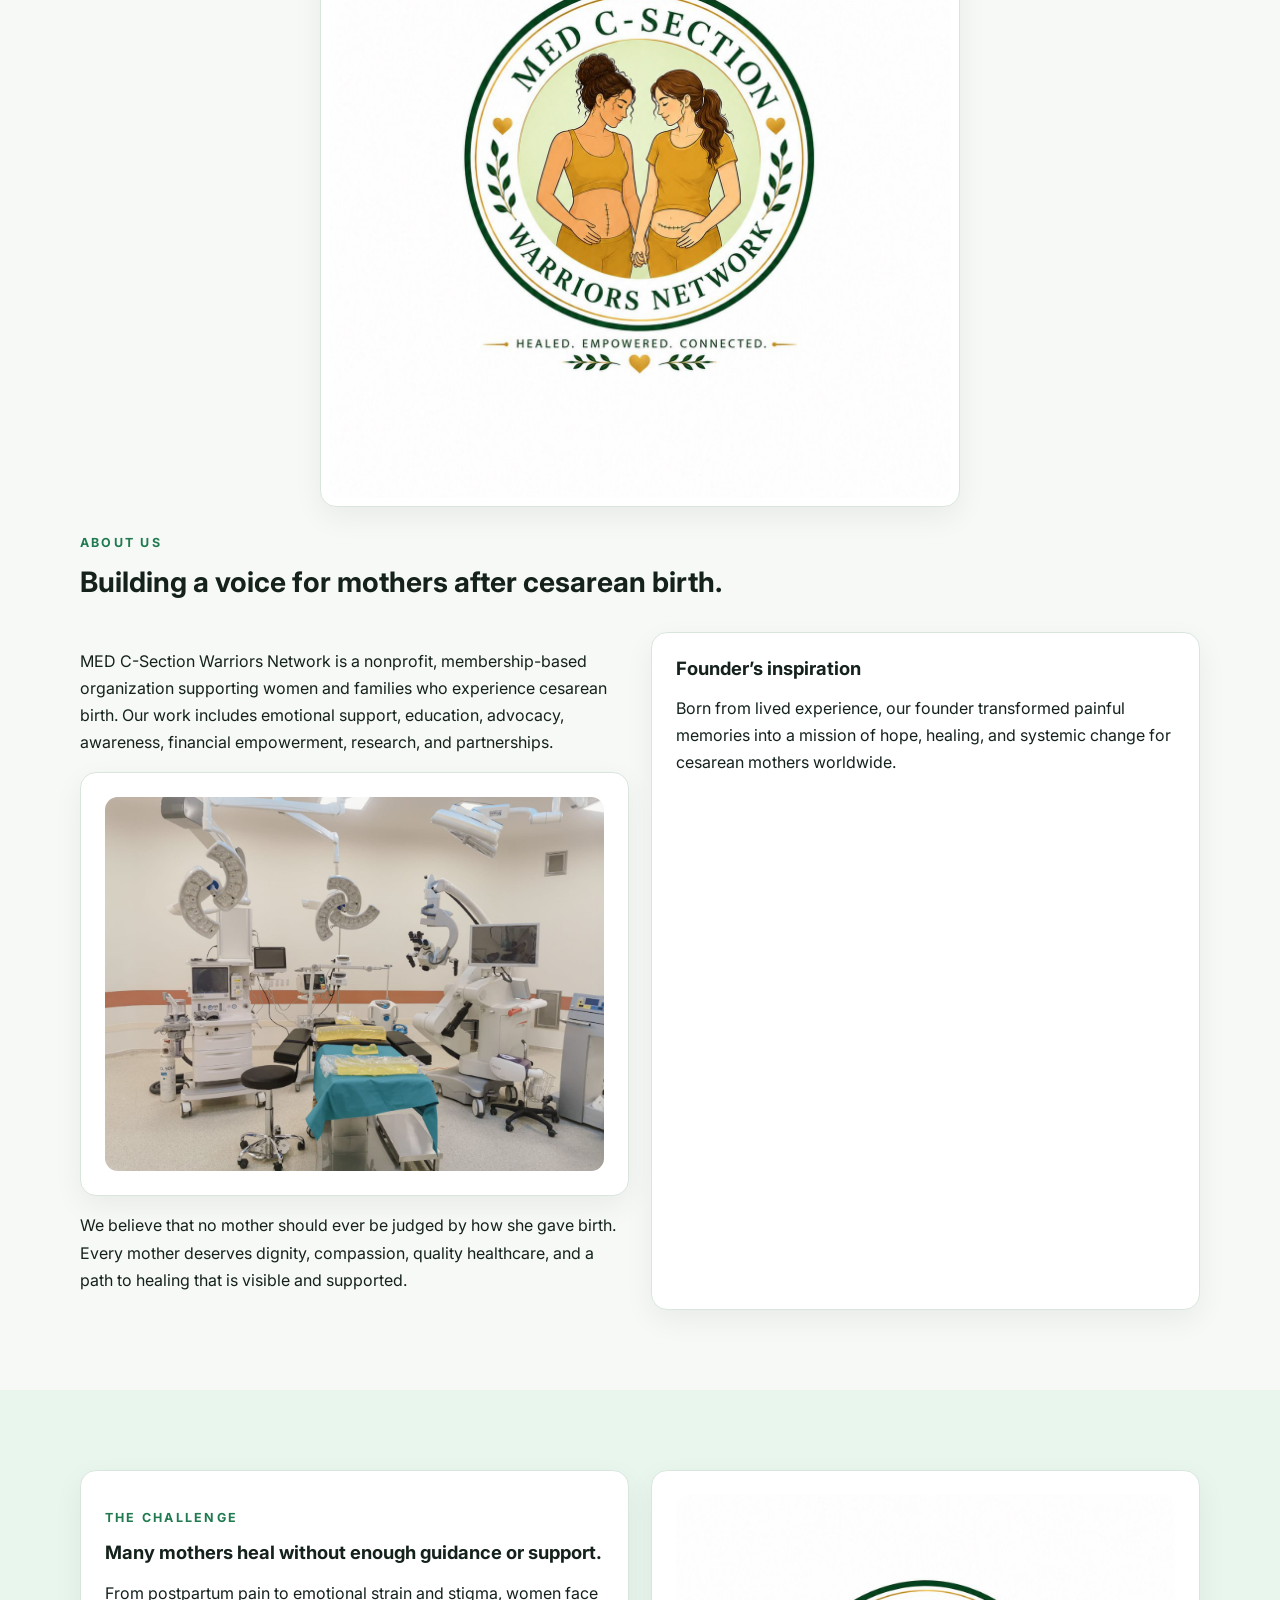
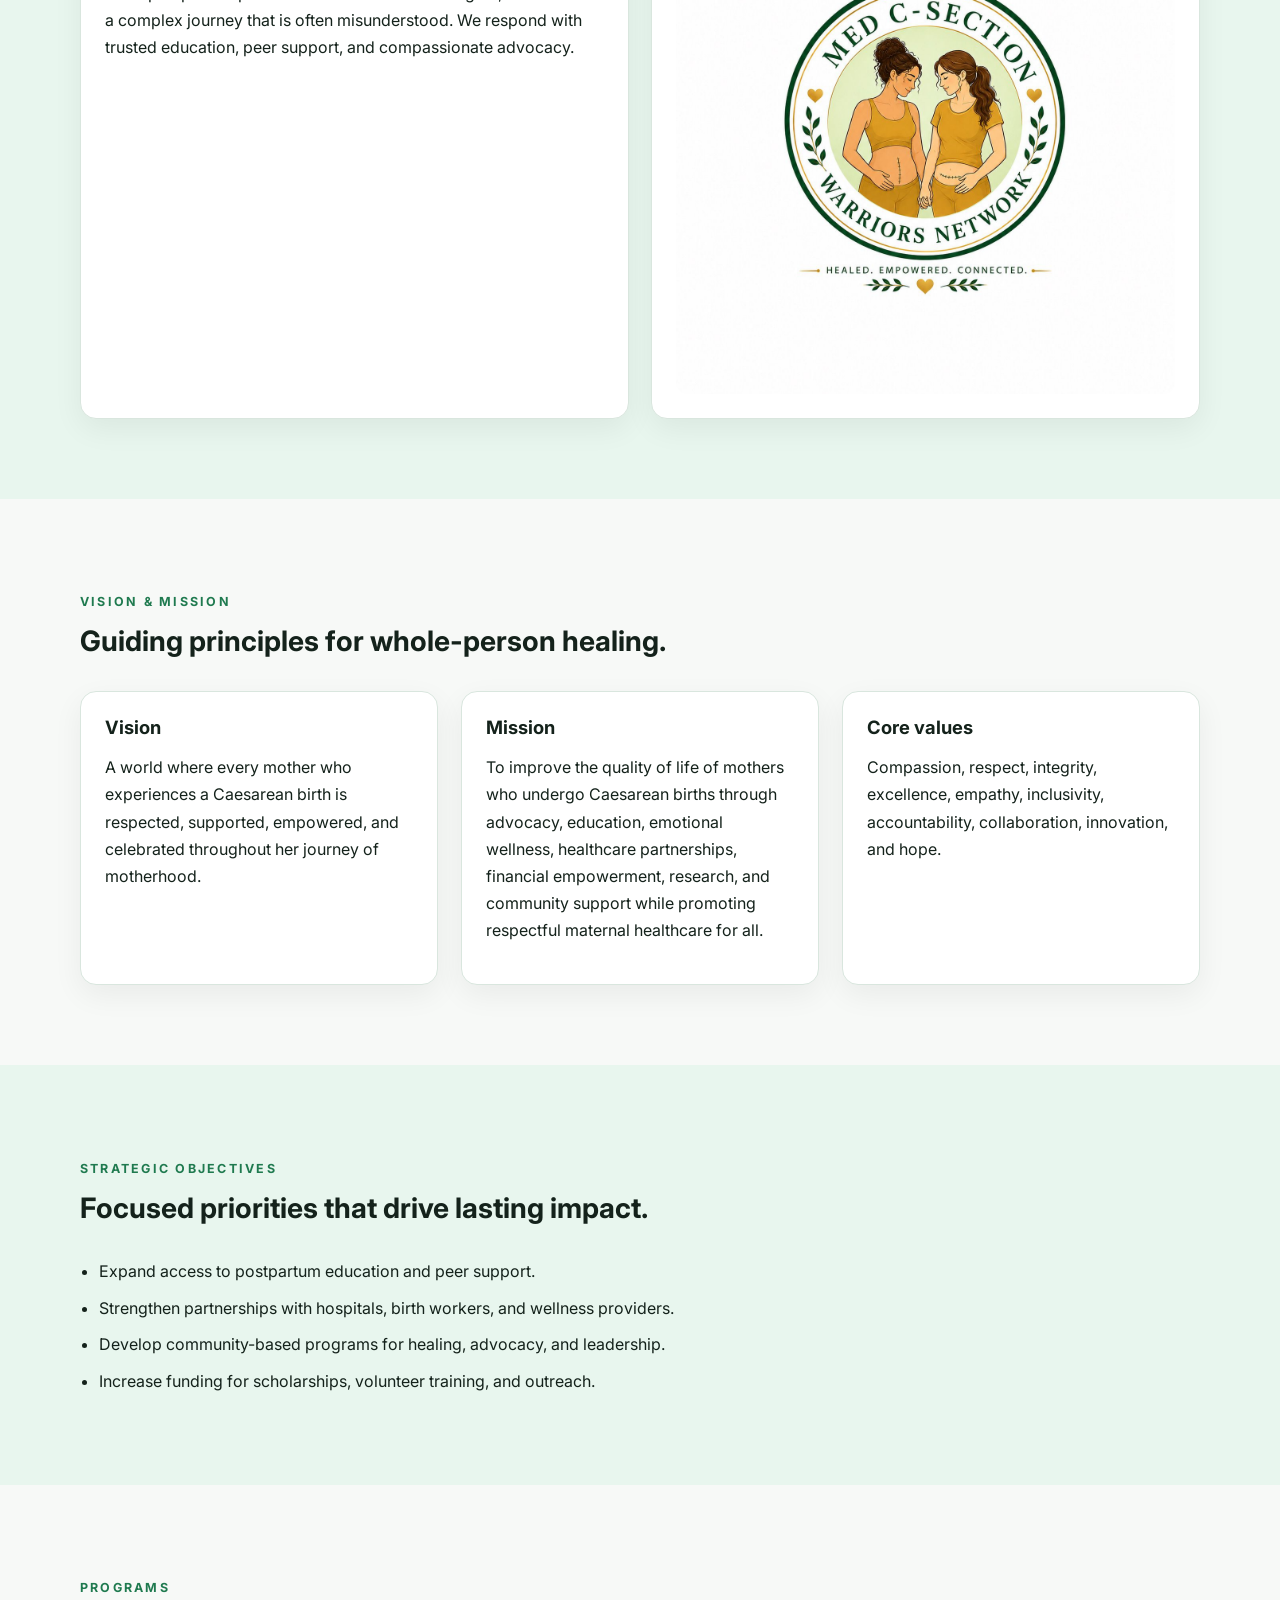
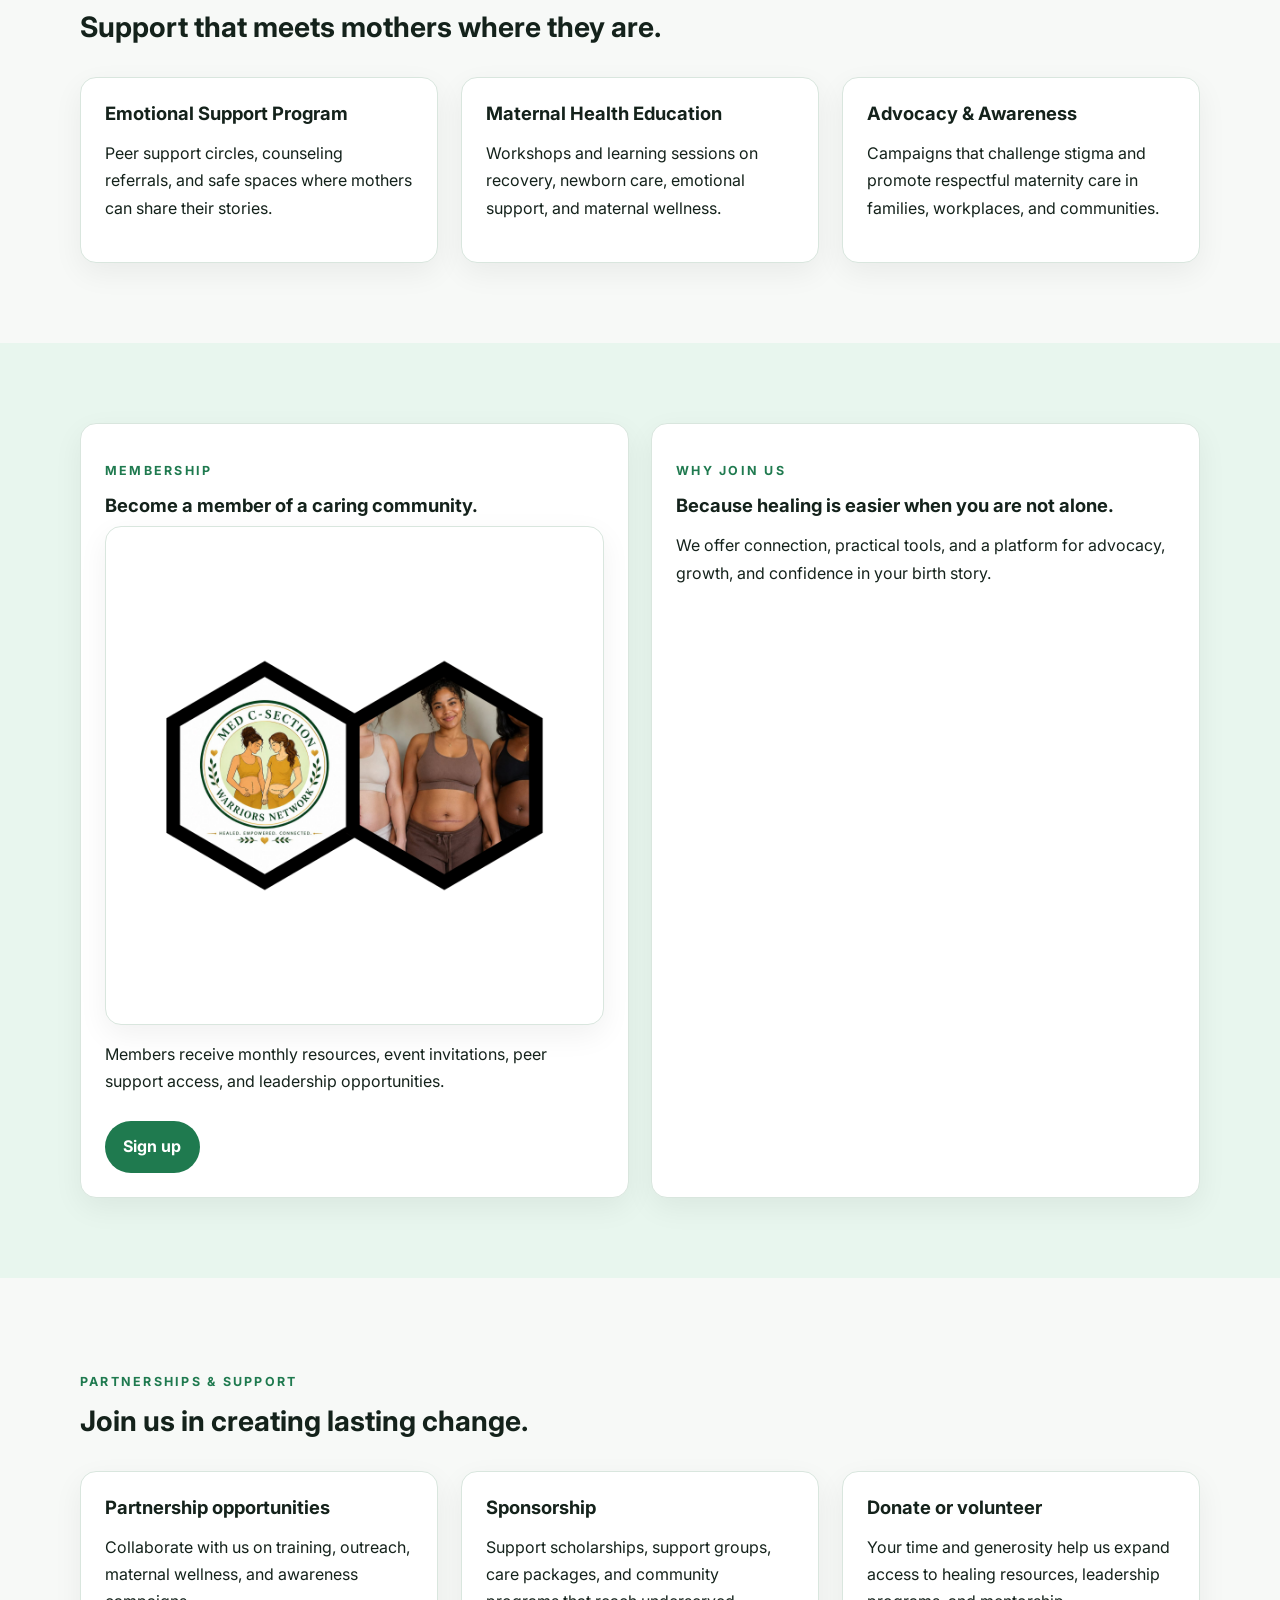
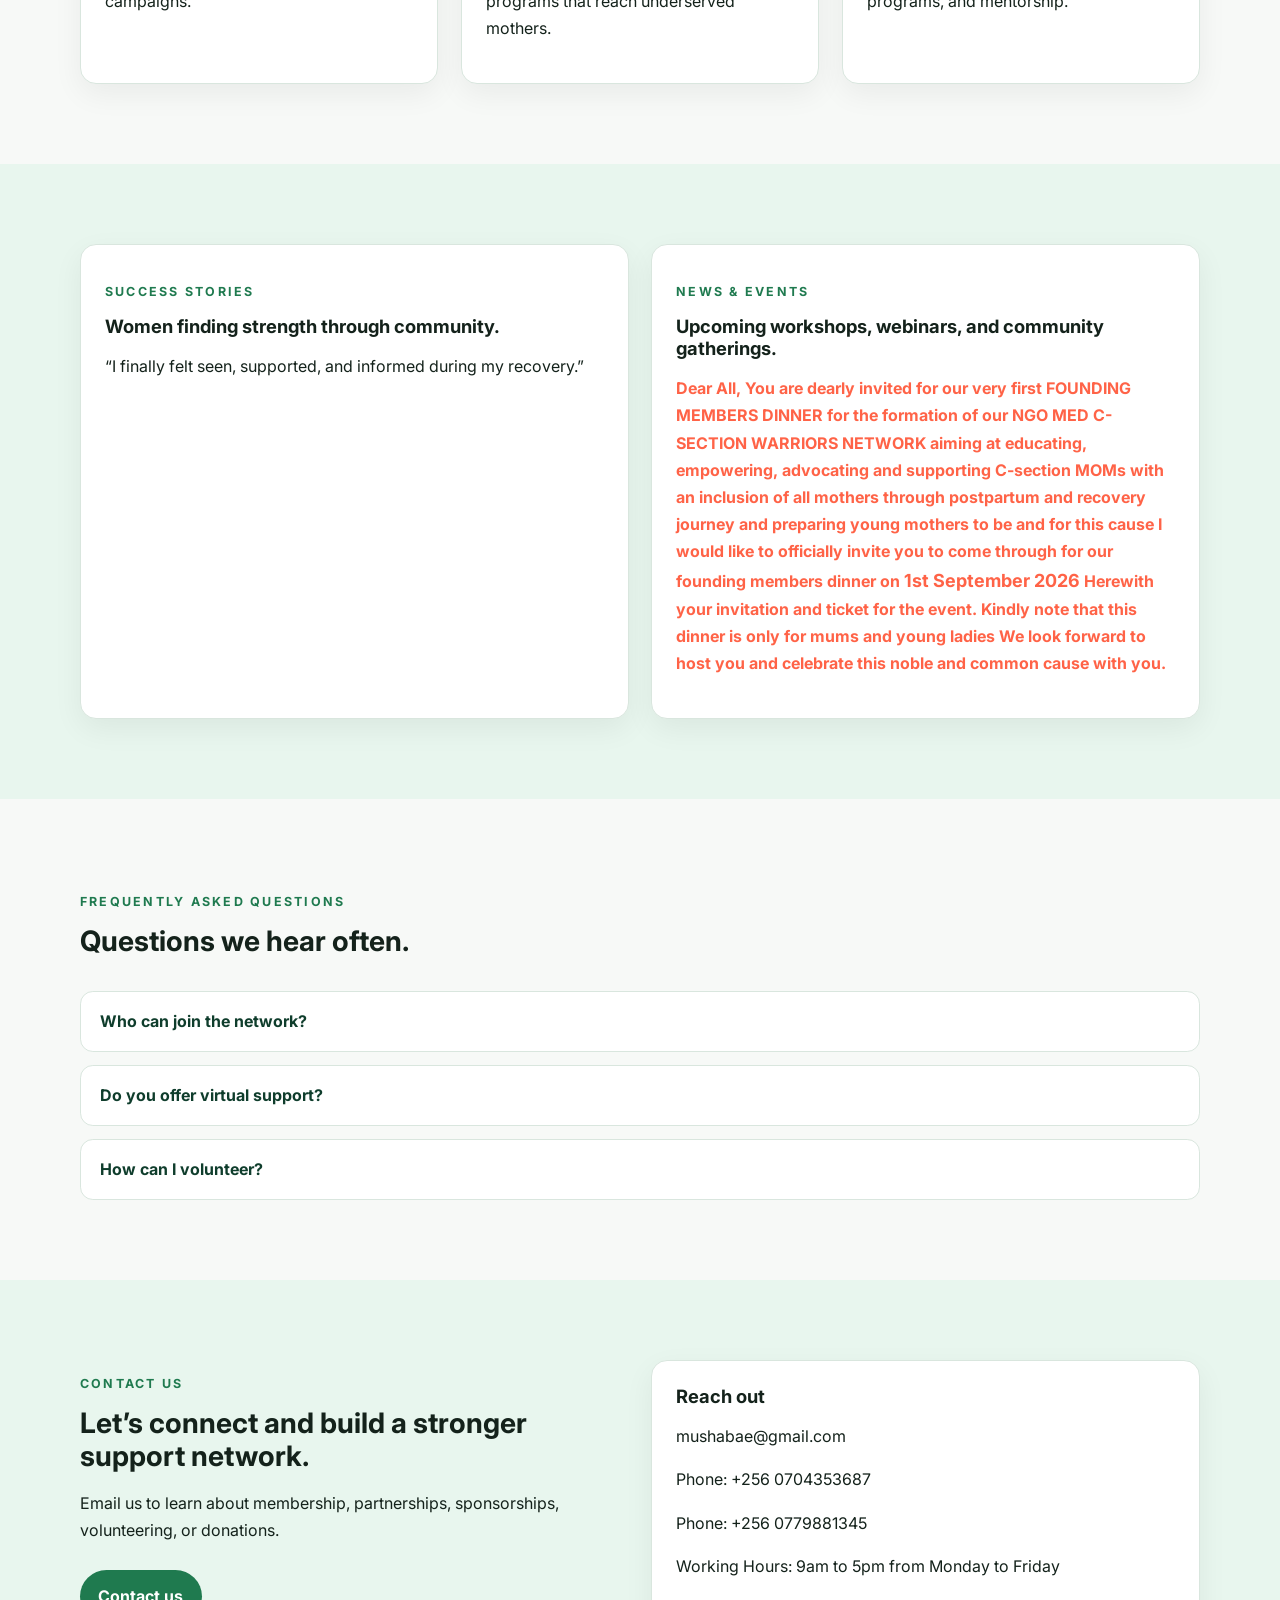
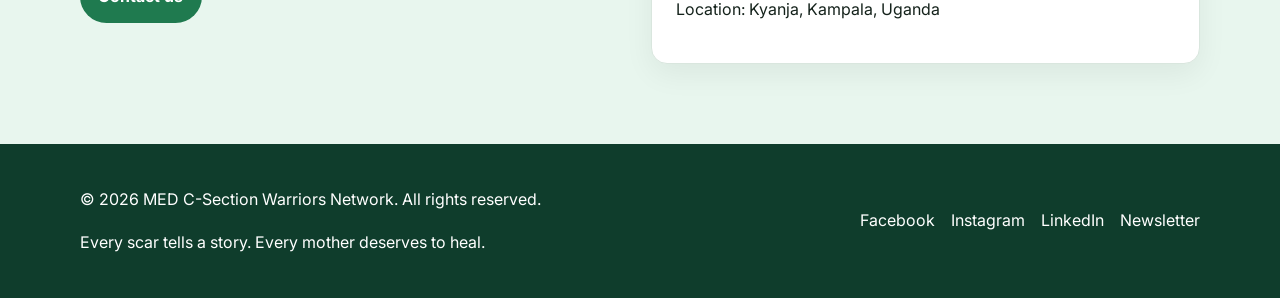
==== commit 86e0a2f4: "enhanced founder's story in about.html, added event invitation in index.html, updated membership sec" ====
--- a/index.html
+++ b/index.html
@@ -86,6 +86,7 @@
       <section class="section container">
         <div class="card" style="display: flex; flex-direction: column;">
           <p>
+            <marquee behavior="scroll" direction="left"><b style="color: tomato; font-size: large;">Dont miss our founding members dinner on 1st September 2026!</b></marquee>
             <a href="mailto:mushabae@gmail.com"
               ><b>Email:</b> mushabae@gmail.com</a
             >
@@ -148,7 +149,7 @@
             </p>
           </div>
           <div class="card image-card">
-            <img src="imageOne.jpeg" alt="A mother smiling with her family" />
+            <img src="heroimage.jpeg" alt="A mother smiling with her family" />
           </div>
         </div>
       </section>
@@ -245,6 +246,9 @@
           <div class="card">
             <p class="eyebrow">Membership</p>
             <h3>Become a member of a caring community.</h3>
+            <div class="card image-card">
+              <img src="ceventsLogo.png" alt="" />
+            </div>
             <p>
               Members receive monthly resources, event invitations, peer support
               access, and leadership opportunities.
@@ -304,9 +308,13 @@
           <div class="card">
             <p class="eyebrow">News & events</p>
             <h3>Upcoming workshops, webinars, and community gatherings.</h3>
-            <p>
-              Join our next virtual support circle and local outreach event this
-              month.
+            <p style="color: tomato; font-weight: bold;">
+              Dear All,  You are dearly invited for our very first FOUNDING MEMBERS DINNER for the formation of our NGO MED C-SECTION WARRIORS NETWORK aiming at educating, empowering, advocating and supporting C-section MOMs with an inclusion of all mothers through postpartum and recovery journey and preparing young mothers to be and for this cause I would like to officially invite you to come through for our founding members dinner on <b style="font-size: large;">1st September 2026</b>
+Herewith your invitation and ticket for the event. 
+
+Kindly note that this dinner is only for mums and young ladies 
+
+We look forward to host you and celebrate this noble and common cause with you.
             </p>
           </div>
         </div>
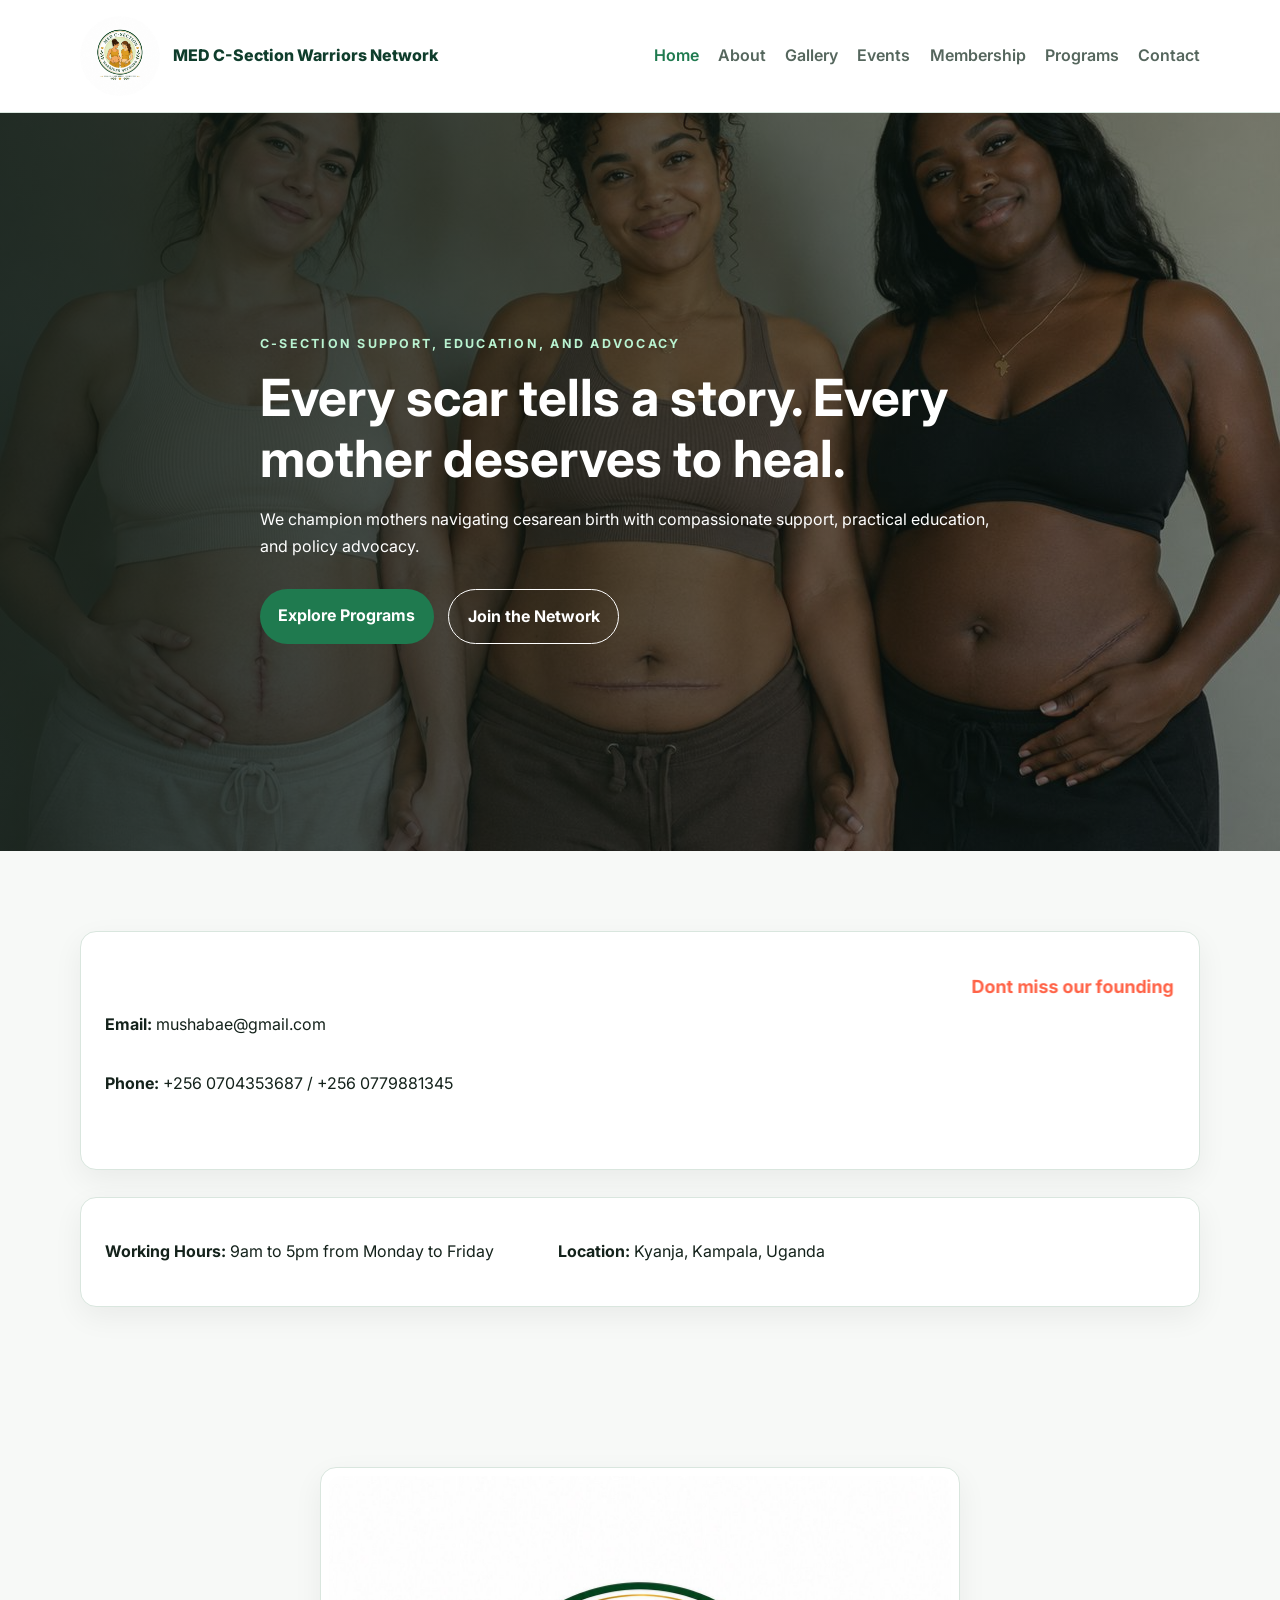
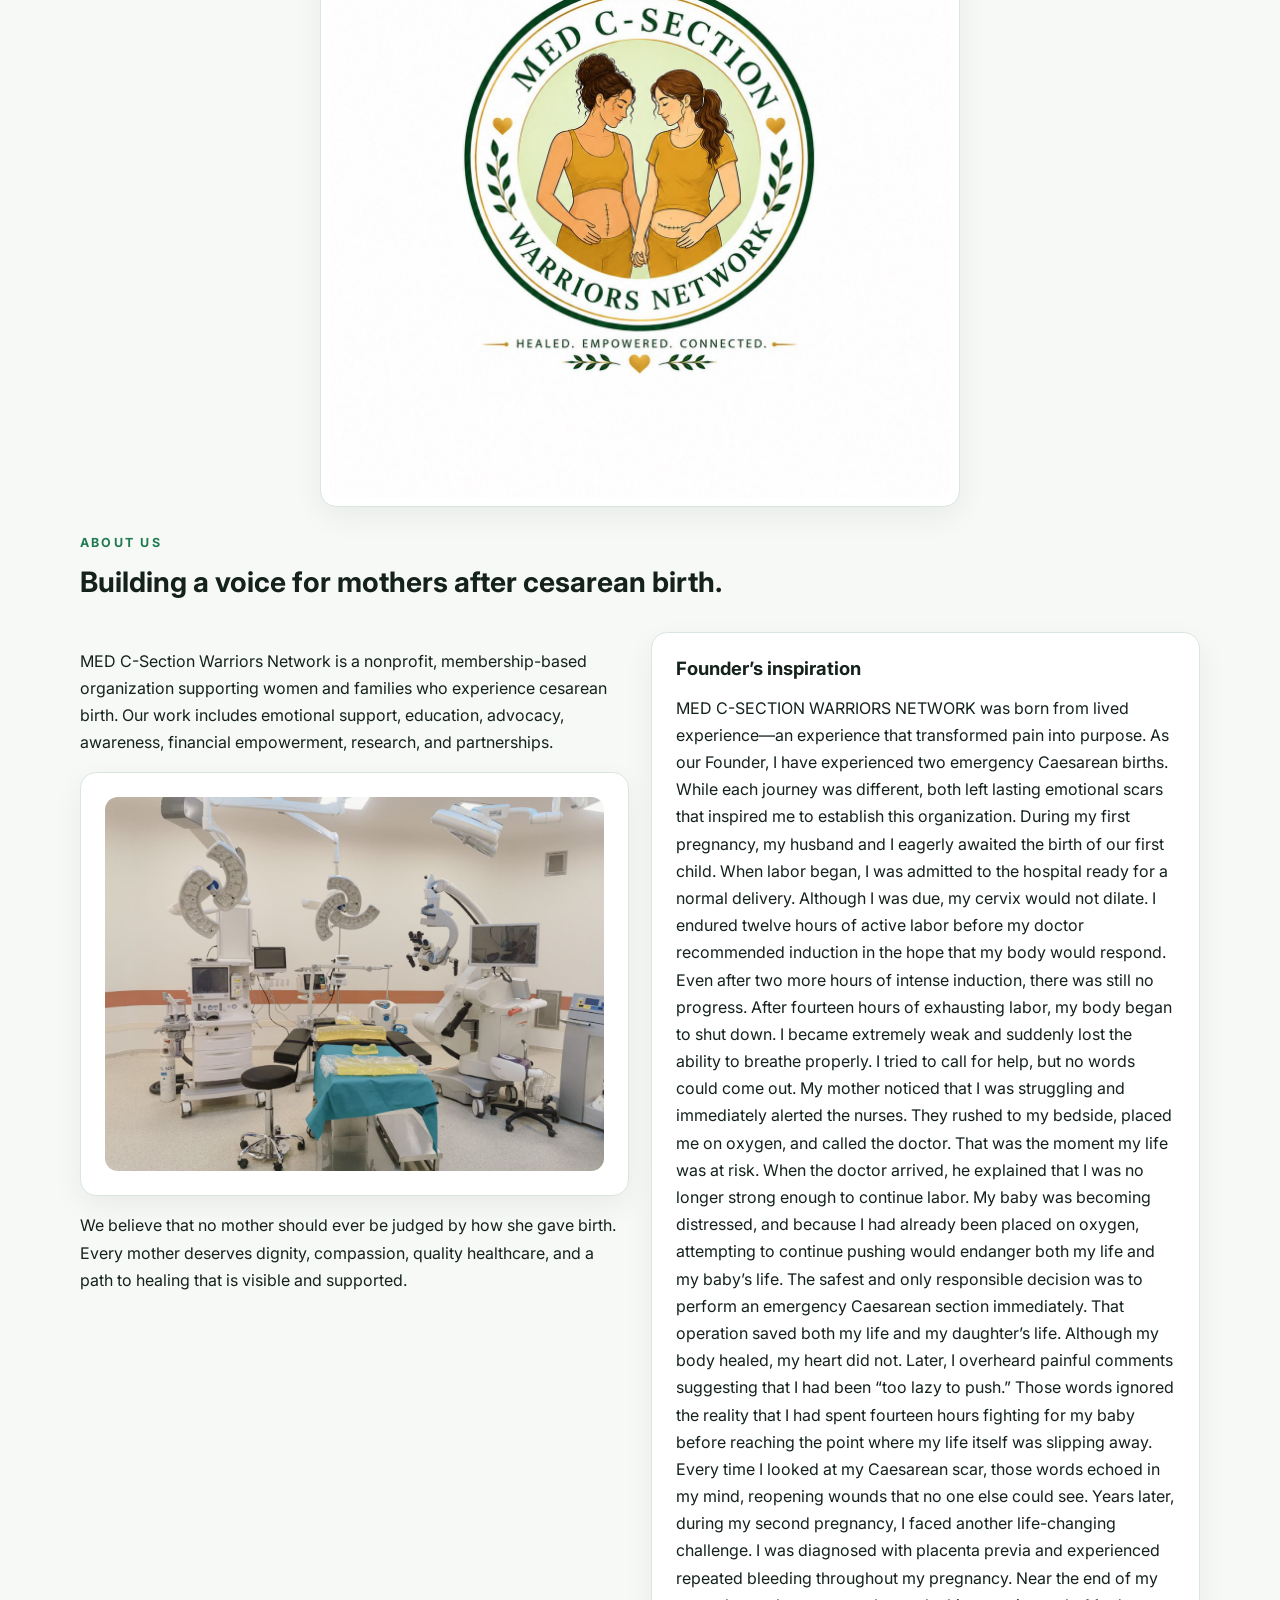
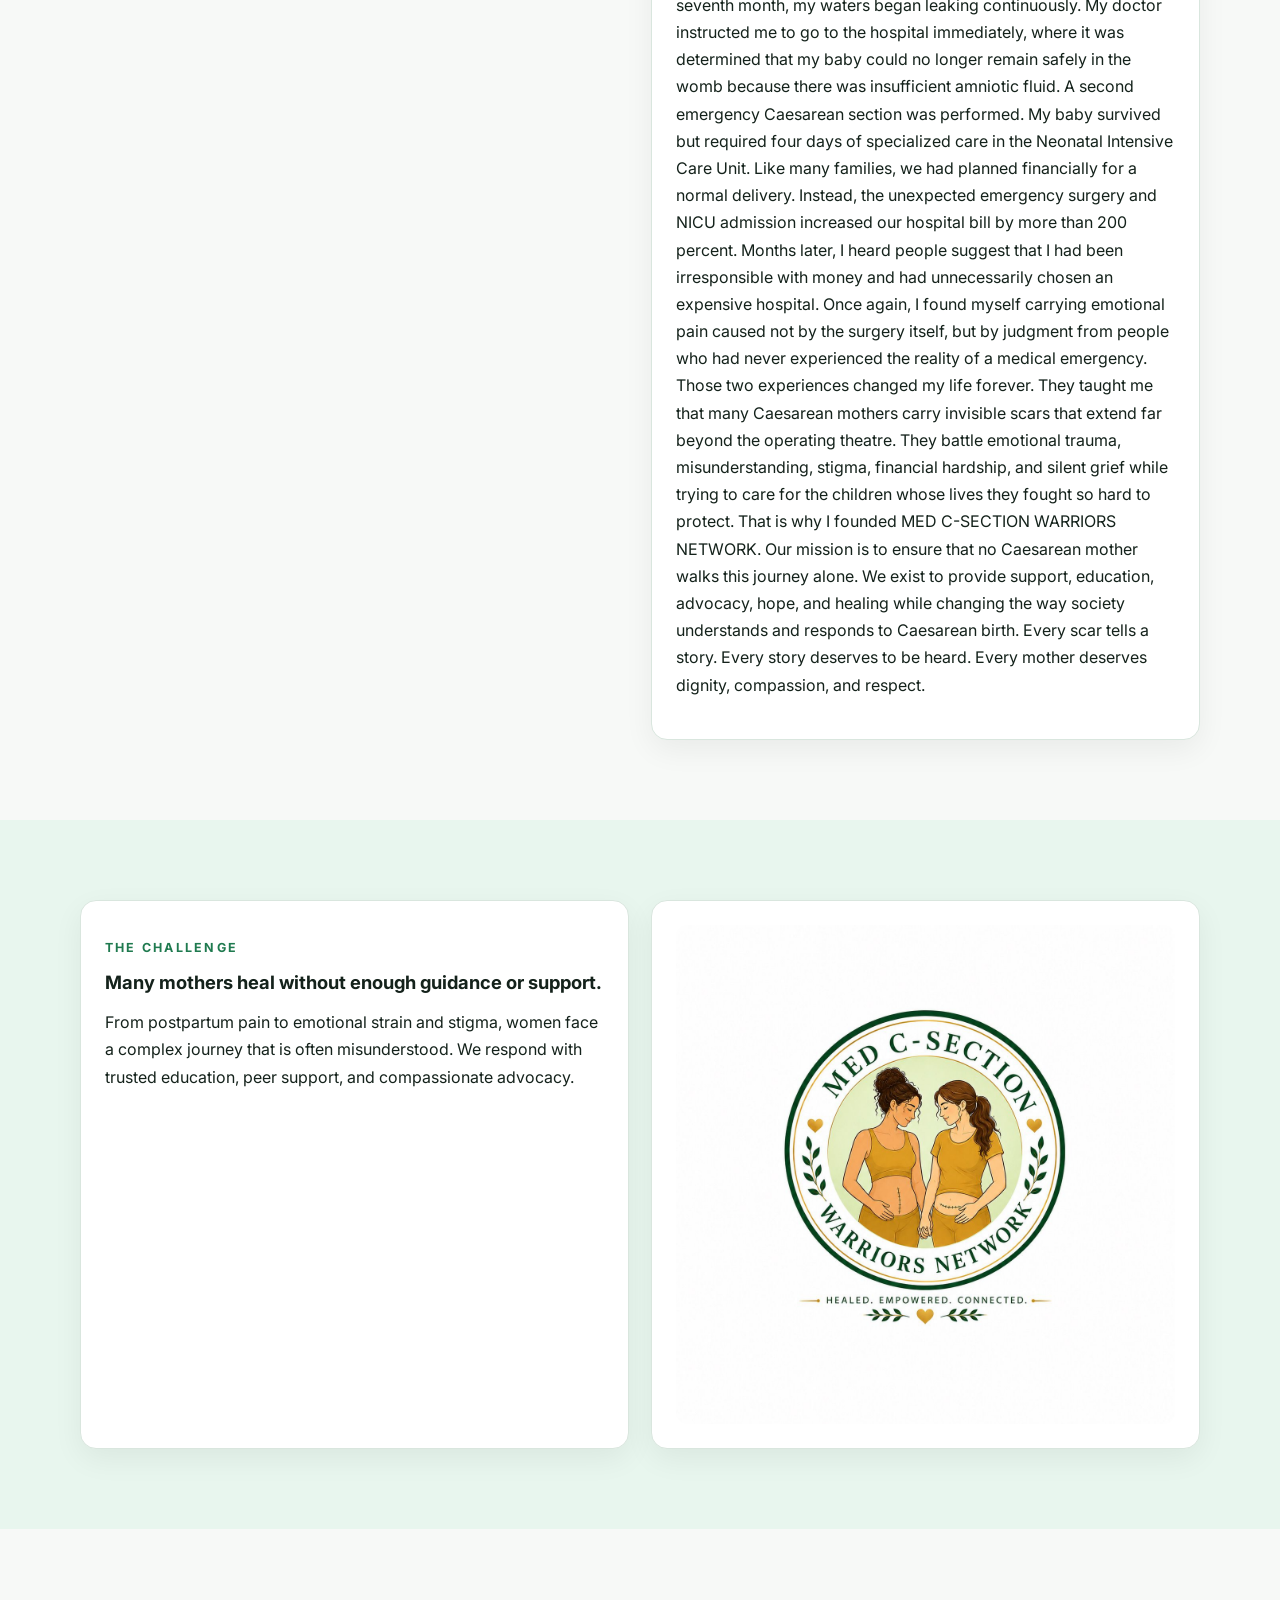
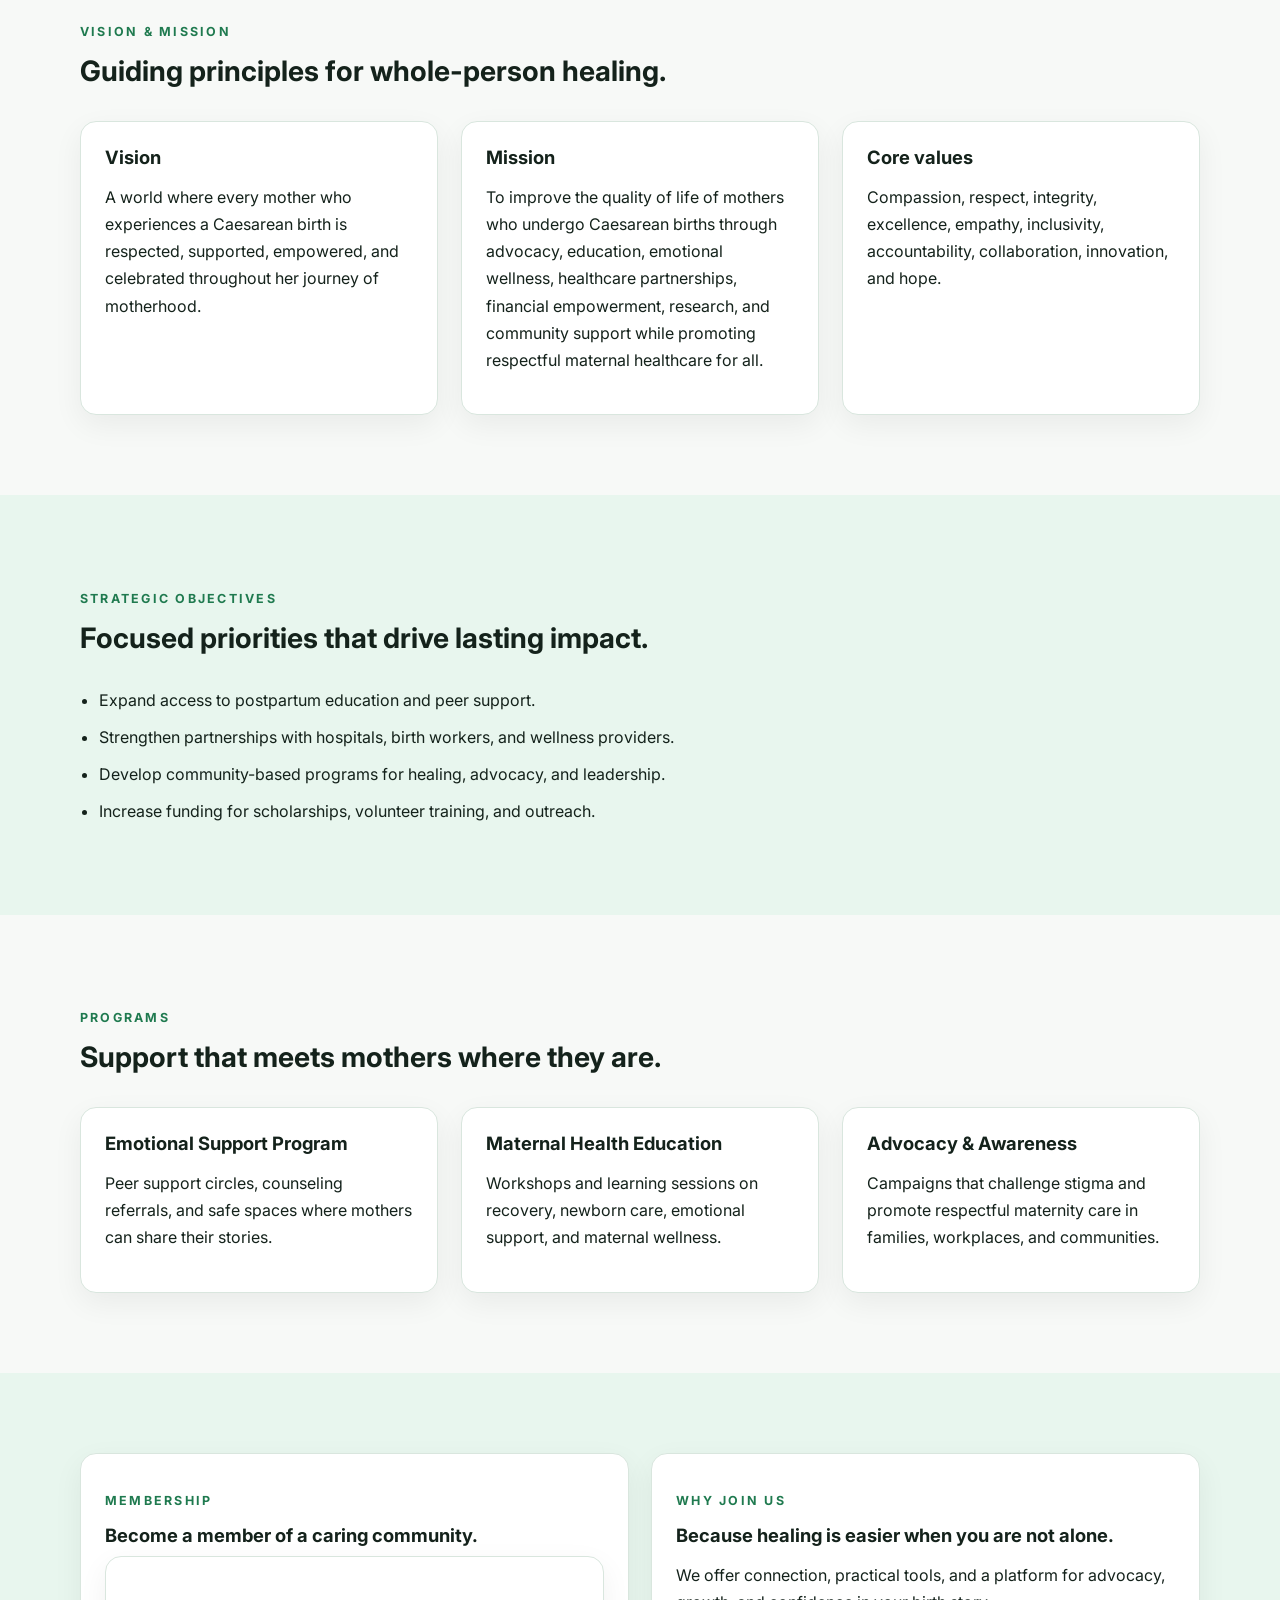
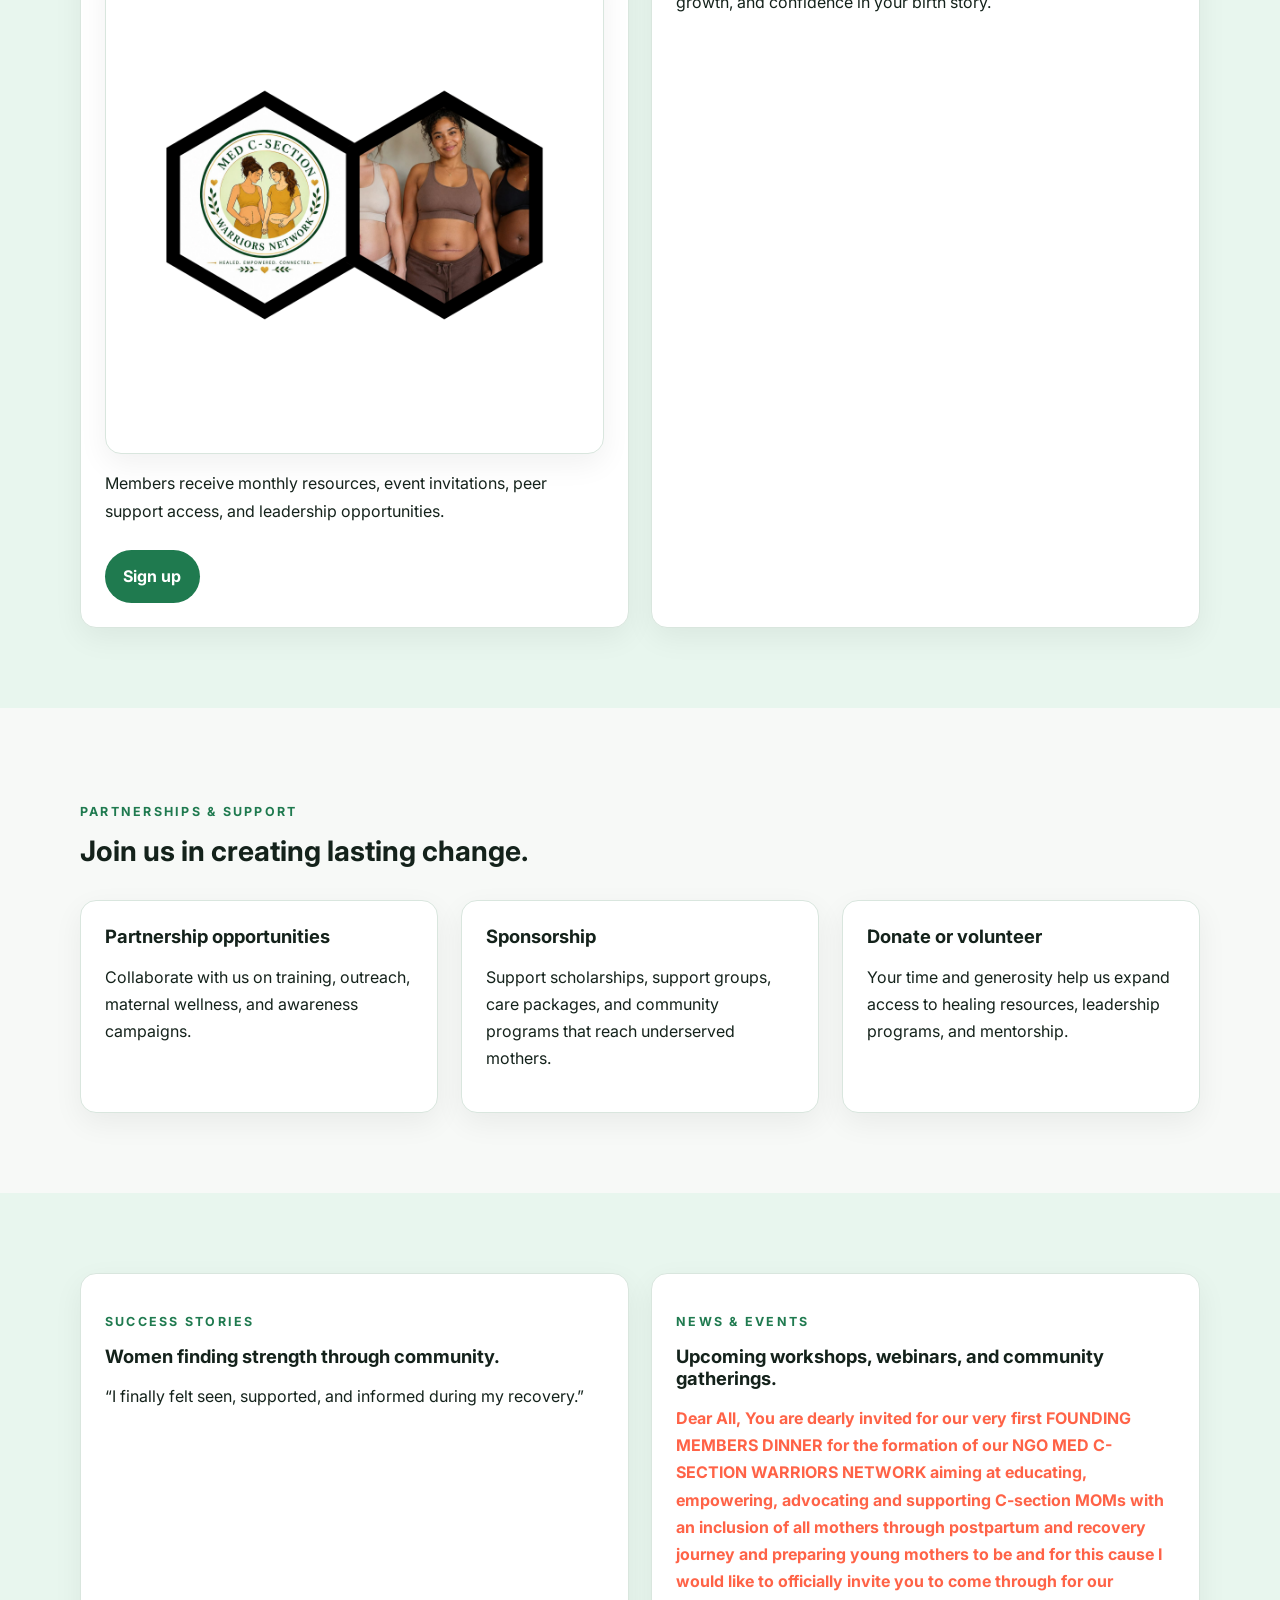
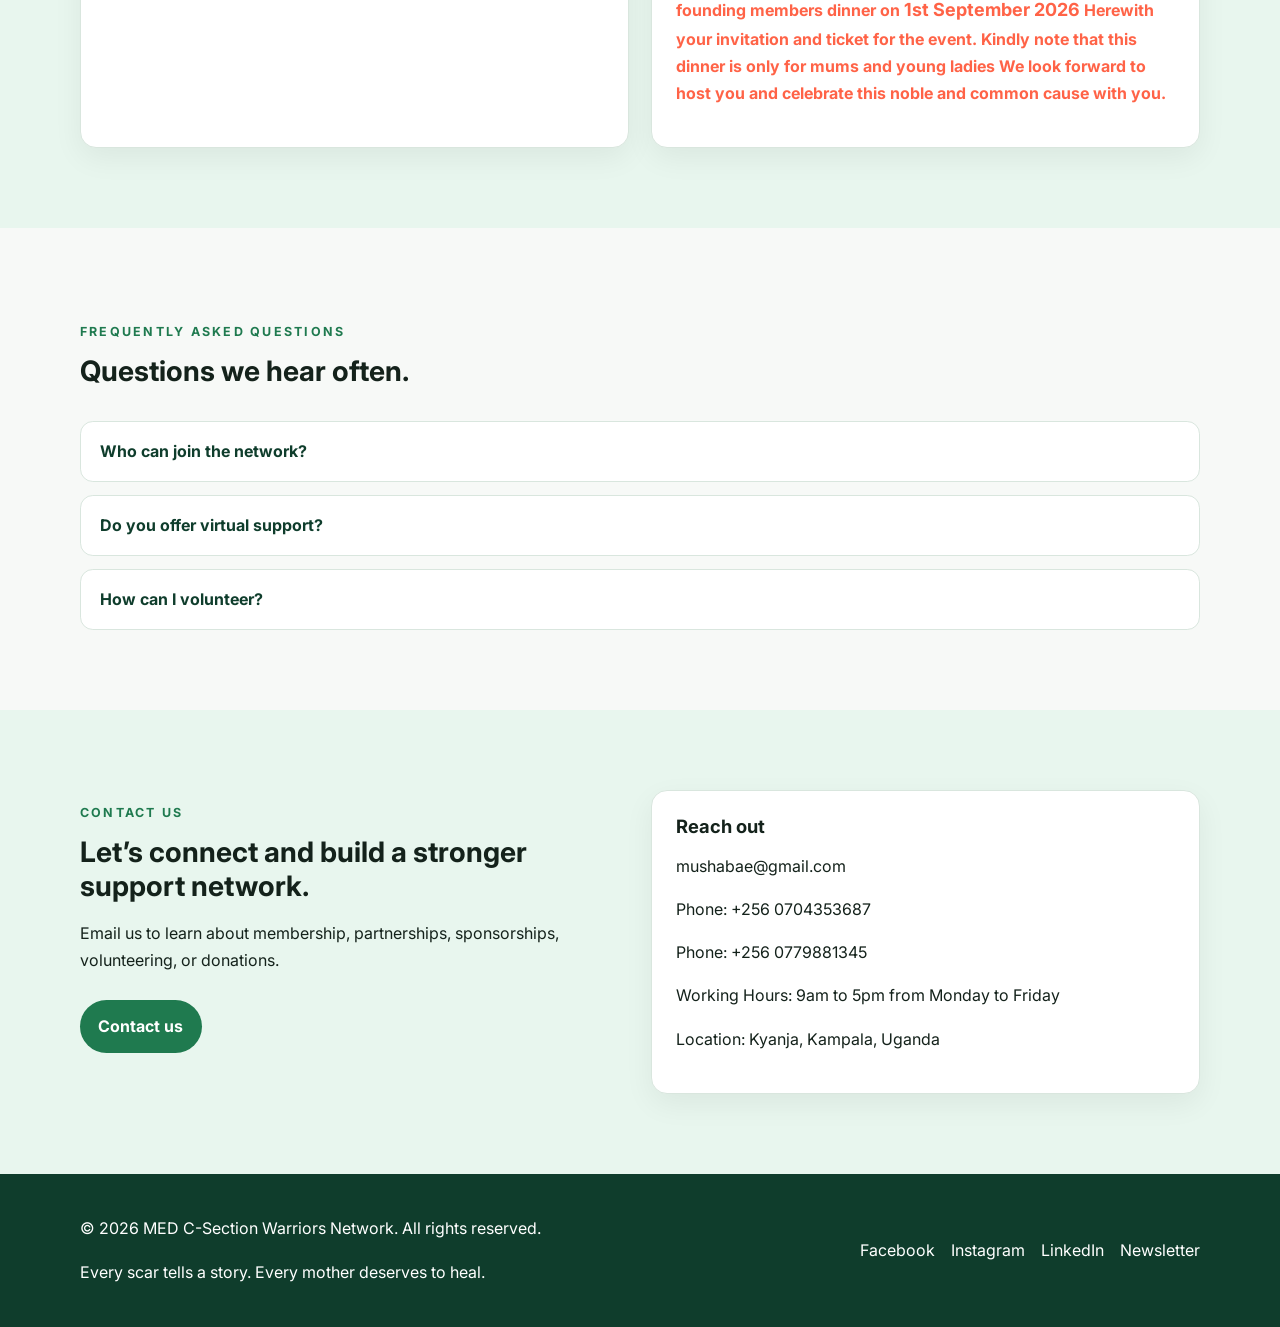
==== commit a4c03949: "Add gallery and membership pages with corresponding images and content - Created gallery.html to sho" ====
--- a/index.html
+++ b/index.html
@@ -34,6 +34,9 @@
         <nav class="nav-links" aria-label="Primary navigation">
           <a href="index.html" class="active">Home</a>
           <a href="about.html">About</a>
+          <a href="gallery.html">Gallery</a>
+          <a href="events.html">Events</a>
+          <a href="membership.html">Membership</a>
           <a href="programs.html">Programs</a>
           <a href="contact.html">Contact</a>
         </nav>
@@ -129,9 +132,64 @@
           <div class="card">
             <h3>Founder’s inspiration</h3>
             <p>
-              Born from lived experience, our founder transformed painful
-              memories into a mission of hope, healing, and systemic change for
-              cesarean mothers worldwide.
+              MED C-SECTION WARRIORS NETWORK was born from lived experience—an
+              experience that transformed pain into purpose. As our Founder, I
+              have experienced two emergency Caesarean births. While each
+              journey was different, both left lasting emotional scars that
+              inspired me to establish this organization. During my first
+              pregnancy, my husband and I eagerly awaited the birth of our first
+              child. When labor began, I was admitted to the hospital ready for
+              a normal delivery. Although I was due, my cervix would not dilate.
+              I endured twelve hours of active labor before my doctor
+              recommended induction in the hope that my body would respond. Even
+              after two more hours of intense induction, there was still no
+              progress. After fourteen hours of exhausting labor, my body began
+              to shut down. I became extremely weak and suddenly lost the
+              ability to breathe properly. I tried to call for help, but no
+              words could come out. My mother noticed that I was struggling and
+              immediately alerted the nurses. They rushed to my bedside, placed
+              me on oxygen, and called the doctor. That was the moment my life
+              was at risk. When the doctor arrived, he explained that I was no
+              longer strong enough to continue labor. My baby was becoming
+              distressed, and because I had already been placed on oxygen,
+              attempting to continue pushing would endanger both my life and my
+              baby’s life. The safest and only responsible decision was to
+              perform an emergency Caesarean section immediately. That operation
+              saved both my life and my daughter’s life. Although my body
+              healed, my heart did not. Later, I overheard painful comments
+              suggesting that I had been “too lazy to push.” Those words ignored
+              the reality that I had spent fourteen hours fighting for my baby
+              before reaching the point where my life itself was slipping away.
+              Every time I looked at my Caesarean scar, those words echoed in my
+              mind, reopening wounds that no one else could see. Years later,
+              during my second pregnancy, I faced another life-changing
+              challenge. I was diagnosed with placenta previa and experienced
+              repeated bleeding throughout my pregnancy. Near the end of my
+              seventh month, my waters began leaking continuously. My doctor
+              instructed me to go to the hospital immediately, where it was
+              determined that my baby could no longer remain safely in the womb
+              because there was insufficient amniotic fluid. A second emergency
+              Caesarean section was performed. My baby survived but required
+              four days of specialized care in the Neonatal Intensive Care Unit.
+              Like many families, we had planned financially for a normal
+              delivery. Instead, the unexpected emergency surgery and NICU
+              admission increased our hospital bill by more than 200 percent.
+              Months later, I heard people suggest that I had been irresponsible
+              with money and had unnecessarily chosen an expensive hospital.
+              Once again, I found myself carrying emotional pain caused not by
+              the surgery itself, but by judgment from people who had never
+              experienced the reality of a medical emergency. Those two
+              experiences changed my life forever. They taught me that many
+              Caesarean mothers carry invisible scars that extend far beyond the
+              operating theatre. They battle emotional trauma, misunderstanding,
+              stigma, financial hardship, and silent grief while trying to care
+              for the children whose lives they fought so hard to protect. That
+              is why I founded MED C-SECTION WARRIORS NETWORK. Our mission is to
+              ensure that no Caesarean mother walks this journey alone. We exist
+              to provide support, education, advocacy, hope, and healing while
+              changing the way society understands and responds to Caesarean
+              birth. Every scar tells a story. Every story deserves to be heard.
+              Every mother deserves dignity, compassion, and respect.
             </p>
           </div>
         </div>
--- a/styles.css
+++ b/styles.css
@@ -284,6 +284,28 @@
   transform: scale(1.02);
 }
 
+.membership-hero-image {
+  max-width: 760px;
+  width: 100%;
+  margin: 0 auto 1.5rem;
+  padding: 0.5rem;
+  display: block;
+  background: var(--surface);
+  border: 1px solid var(--border);
+  border-radius: 1rem;
+  box-shadow: 0 12px 30px rgba(20, 34, 27, 0.08);
+}
+
+.membership-hero-image img {
+  width: 100%;
+  height: auto;
+  max-height: 420px;
+  object-fit: contain;
+  background: #edf5ef;
+  border-radius: 0.8rem;
+  display: block;
+}
+
 .btn {
   display: inline-block;
   padding: 0.8rem 1.15rem;
@@ -372,6 +394,169 @@
   max-width: 760px;
 }
 
+.gallery-hero {
+  display: grid;
+  grid-template-columns: 1.5fr 0.9fr;
+  gap: 1.5rem;
+  align-items: end;
+}
+
+.gallery-hero-card {
+  padding: 1.5rem;
+  background: rgba(255, 255, 255, 0.08);
+  border: 1px solid rgba(255, 255, 255, 0.18);
+  color: white;
+  box-shadow: none;
+}
+
+.mini-label {
+  margin: 0 0 0.5rem;
+  text-transform: uppercase;
+  letter-spacing: 0.12em;
+  font-size: 0.72rem;
+  opacity: 0.8;
+}
+
+.gallery-hero-card strong {
+  display: block;
+  font-size: clamp(2.2rem, 5vw, 3.8rem);
+  line-height: 1;
+  margin-bottom: 0.4rem;
+}
+
+.gallery-hero-card span {
+  color: rgba(255, 255, 255, 0.8);
+}
+
+.gallery-grid {
+  display: grid;
+  grid-template-columns: repeat(12, minmax(0, 1fr));
+  gap: 1.2rem;
+}
+
+.gallery-item {
+  position: relative;
+  grid-column: span 4;
+  margin: 0;
+  overflow: hidden;
+  border-radius: 1rem;
+  background: var(--surface);
+  border: 1px solid var(--border);
+  box-shadow: 0 12px 30px rgba(20, 34, 27, 0.08);
+}
+
+.gallery-item.wide {
+  grid-column: span 8;
+}
+
+.gallery-item.tall {
+  grid-row: span 2;
+}
+
+.gallery-item img {
+  width: 100%;
+  height: 100%;
+  min-height: 260px;
+  object-fit: cover;
+  display: block;
+  transition: transform 0.35s ease;
+}
+
+.gallery-item:hover img {
+  transform: scale(1.04);
+}
+
+.gallery-item figcaption {
+  position: absolute;
+  left: 0;
+  right: 0;
+  bottom: 0;
+  padding: 1rem 1rem 1.1rem;
+  background: linear-gradient(180deg, transparent, rgba(9, 23, 17, 0.82));
+  color: white;
+  display: grid;
+  gap: 0.35rem;
+}
+
+.gallery-item figcaption span {
+  font-size: 0.72rem;
+  text-transform: uppercase;
+  letter-spacing: 0.08em;
+  opacity: 0.8;
+}
+
+.gallery-item figcaption strong {
+  font-size: 1rem;
+}
+
+.callout-box {
+  display: flex;
+  align-items: center;
+  justify-content: space-between;
+  gap: 1rem;
+  background: rgba(255, 255, 255, 0.75);
+  border: 1px solid var(--border);
+  border-radius: 1rem;
+  padding: 1.5rem 1.7rem;
+}
+
+.membership-card {
+  display: flex;
+  flex-direction: column;
+  gap: 0.8rem;
+}
+
+.membership-card.featured {
+  border-color: var(--accent);
+  box-shadow: 0 18px 36px rgba(31, 122, 79, 0.12);
+  background: linear-gradient(180deg, #ffffff, #edf8f1);
+}
+
+.price {
+  font-size: clamp(1.7rem, 3vw, 2.6rem);
+  font-weight: 800;
+  color: var(--primary);
+  line-height: 1;
+}
+
+.schedule-list {
+  display: grid;
+  gap: 1rem;
+}
+
+.schedule-item {
+  display: grid;
+  grid-template-columns: 140px 1fr;
+  gap: 1rem;
+  padding: 1rem 0;
+  border-bottom: 1px solid var(--border);
+}
+
+.schedule-item:last-child {
+  border-bottom: 0;
+}
+
+.schedule-item strong {
+  display: inline-flex;
+  align-items: center;
+  justify-content: center;
+  min-height: 52px;
+  border-radius: 0.8rem;
+  background: var(--accent-soft);
+  color: var(--primary);
+  font-size: 0.9rem;
+  padding: 0.5rem 0.8rem;
+}
+
+.schedule-item h3 {
+  margin-bottom: 0.25rem;
+}
+
+.schedule-item p {
+  margin: 0;
+  color: var(--muted);
+}
+
 .site-footer {
   background: var(--primary);
   color: white;
@@ -415,7 +600,24 @@
 
 @media (max-width: 860px) {
   .two-col,
-  .three-col {
+  .three-col,
+  .gallery-hero {
+    grid-template-columns: 1fr;
+  }
+
+  .gallery-item,
+  .gallery-item.wide,
+  .gallery-item.tall {
+    grid-column: span 6;
+    grid-row: span 1;
+  }
+
+  .callout-box {
+    flex-direction: column;
+    align-items: flex-start;
+  }
+
+  .schedule-item {
     grid-template-columns: 1fr;
   }
 }
@@ -446,4 +648,18 @@
   .section {
     padding: 3.5rem 0;
   }
-}
+
+  .gallery-grid {
+    grid-template-columns: 1fr;
+  }
+
+  .gallery-item,
+  .gallery-item.wide,
+  .gallery-item.tall {
+    grid-column: span 1;
+  }
+
+  .gallery-item img {
+    min-height: 220px;
+  }
+}
